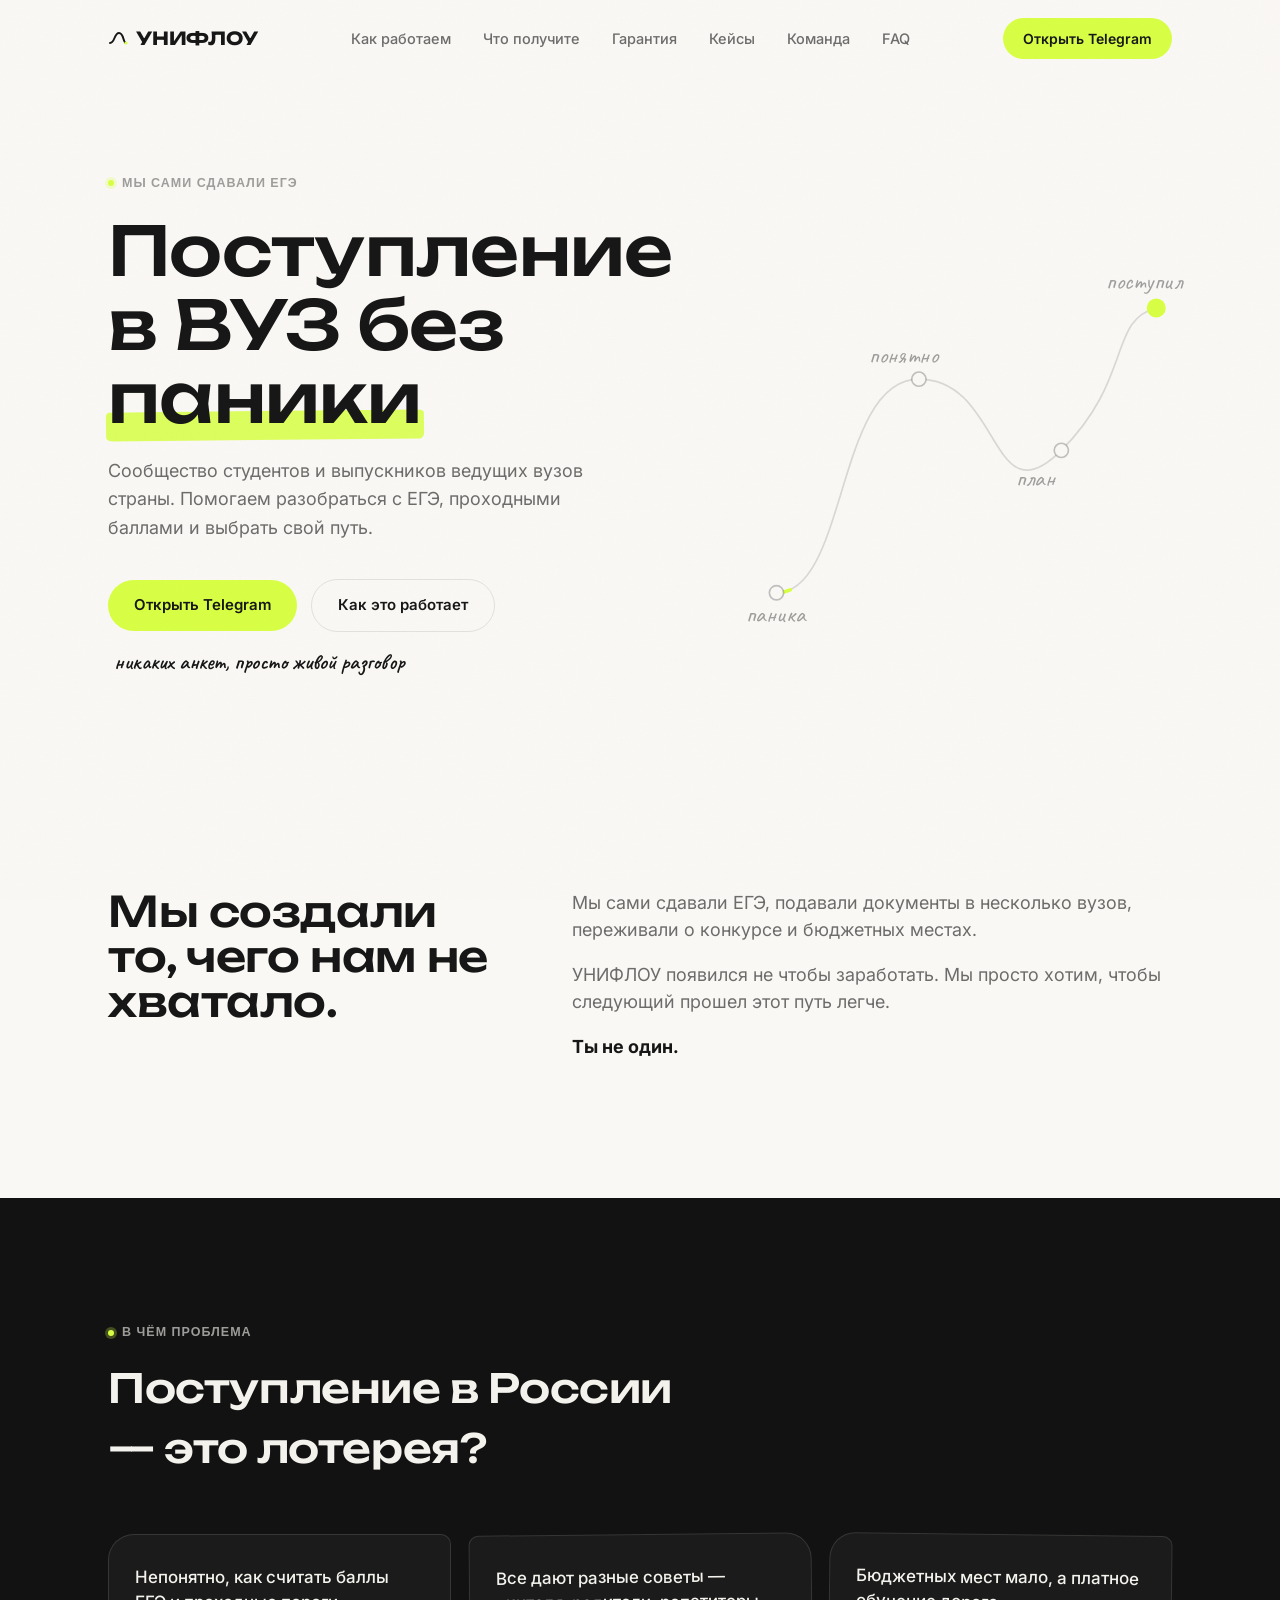
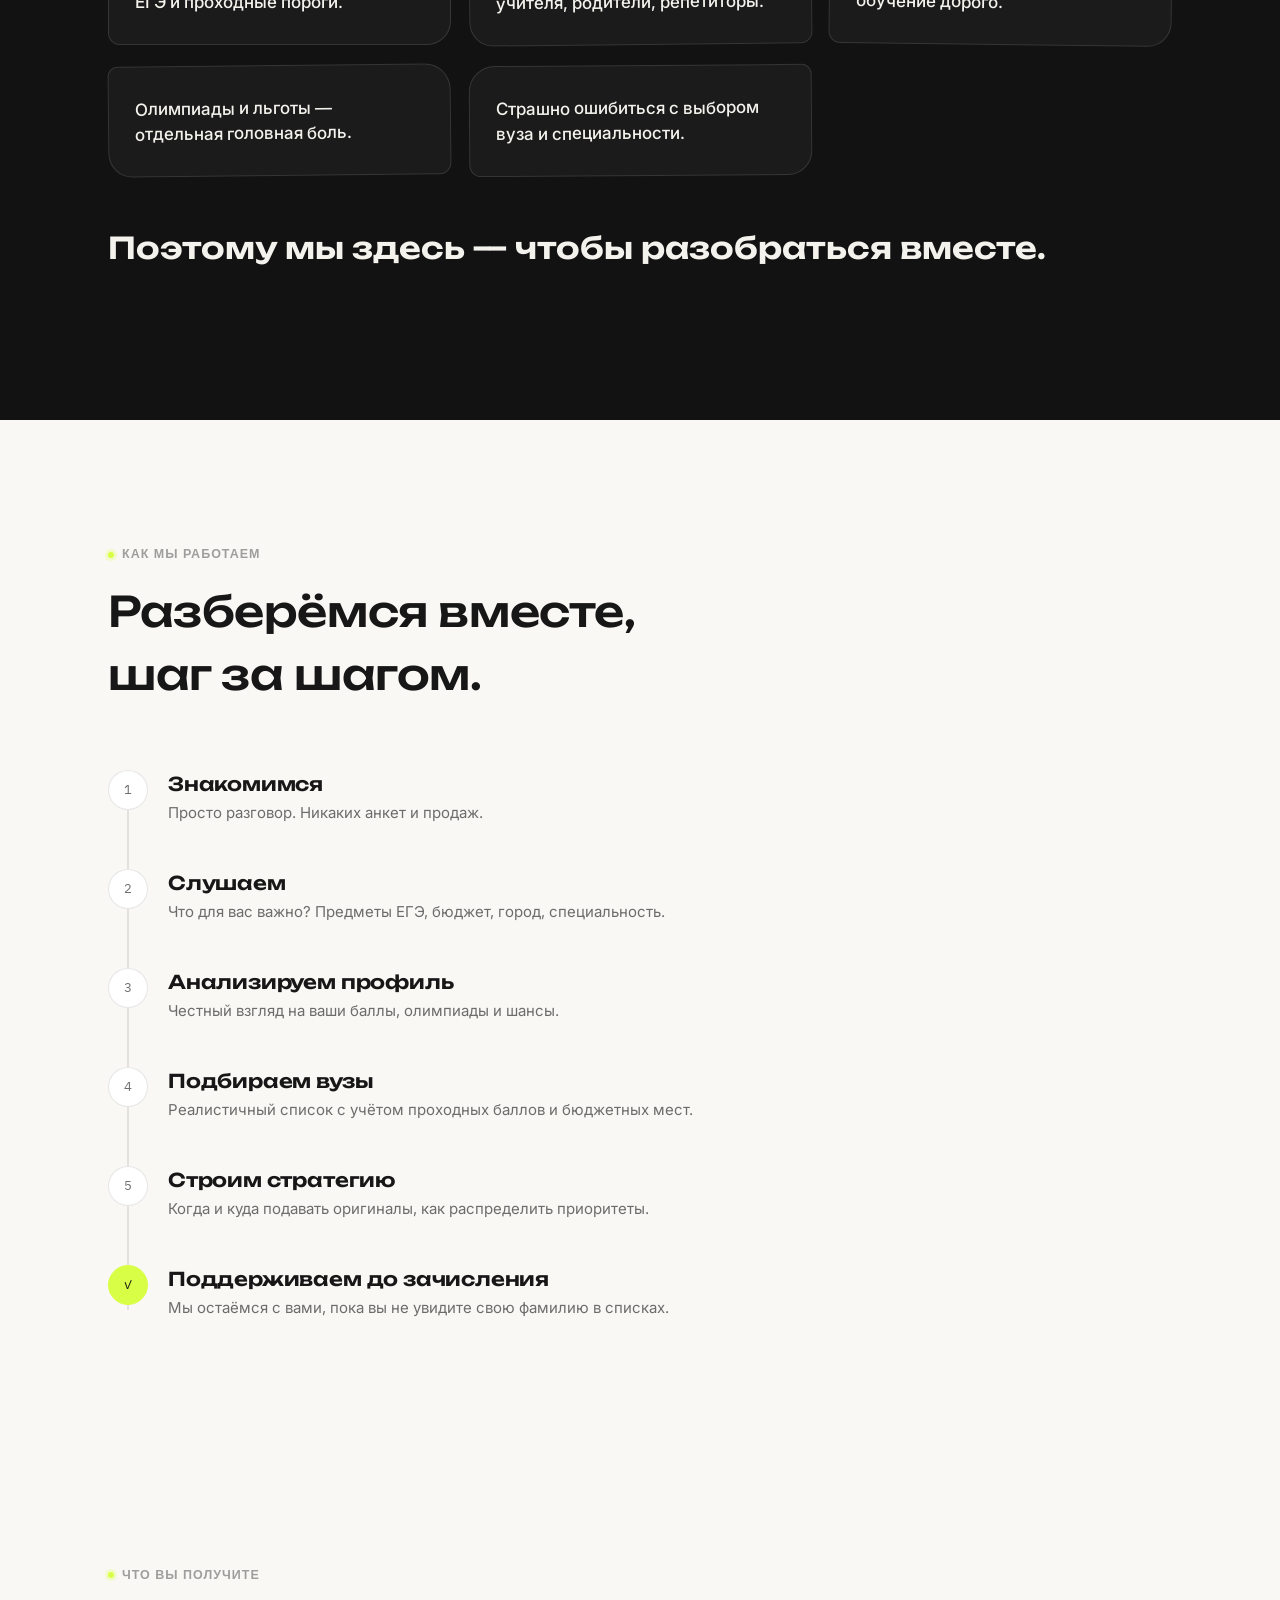
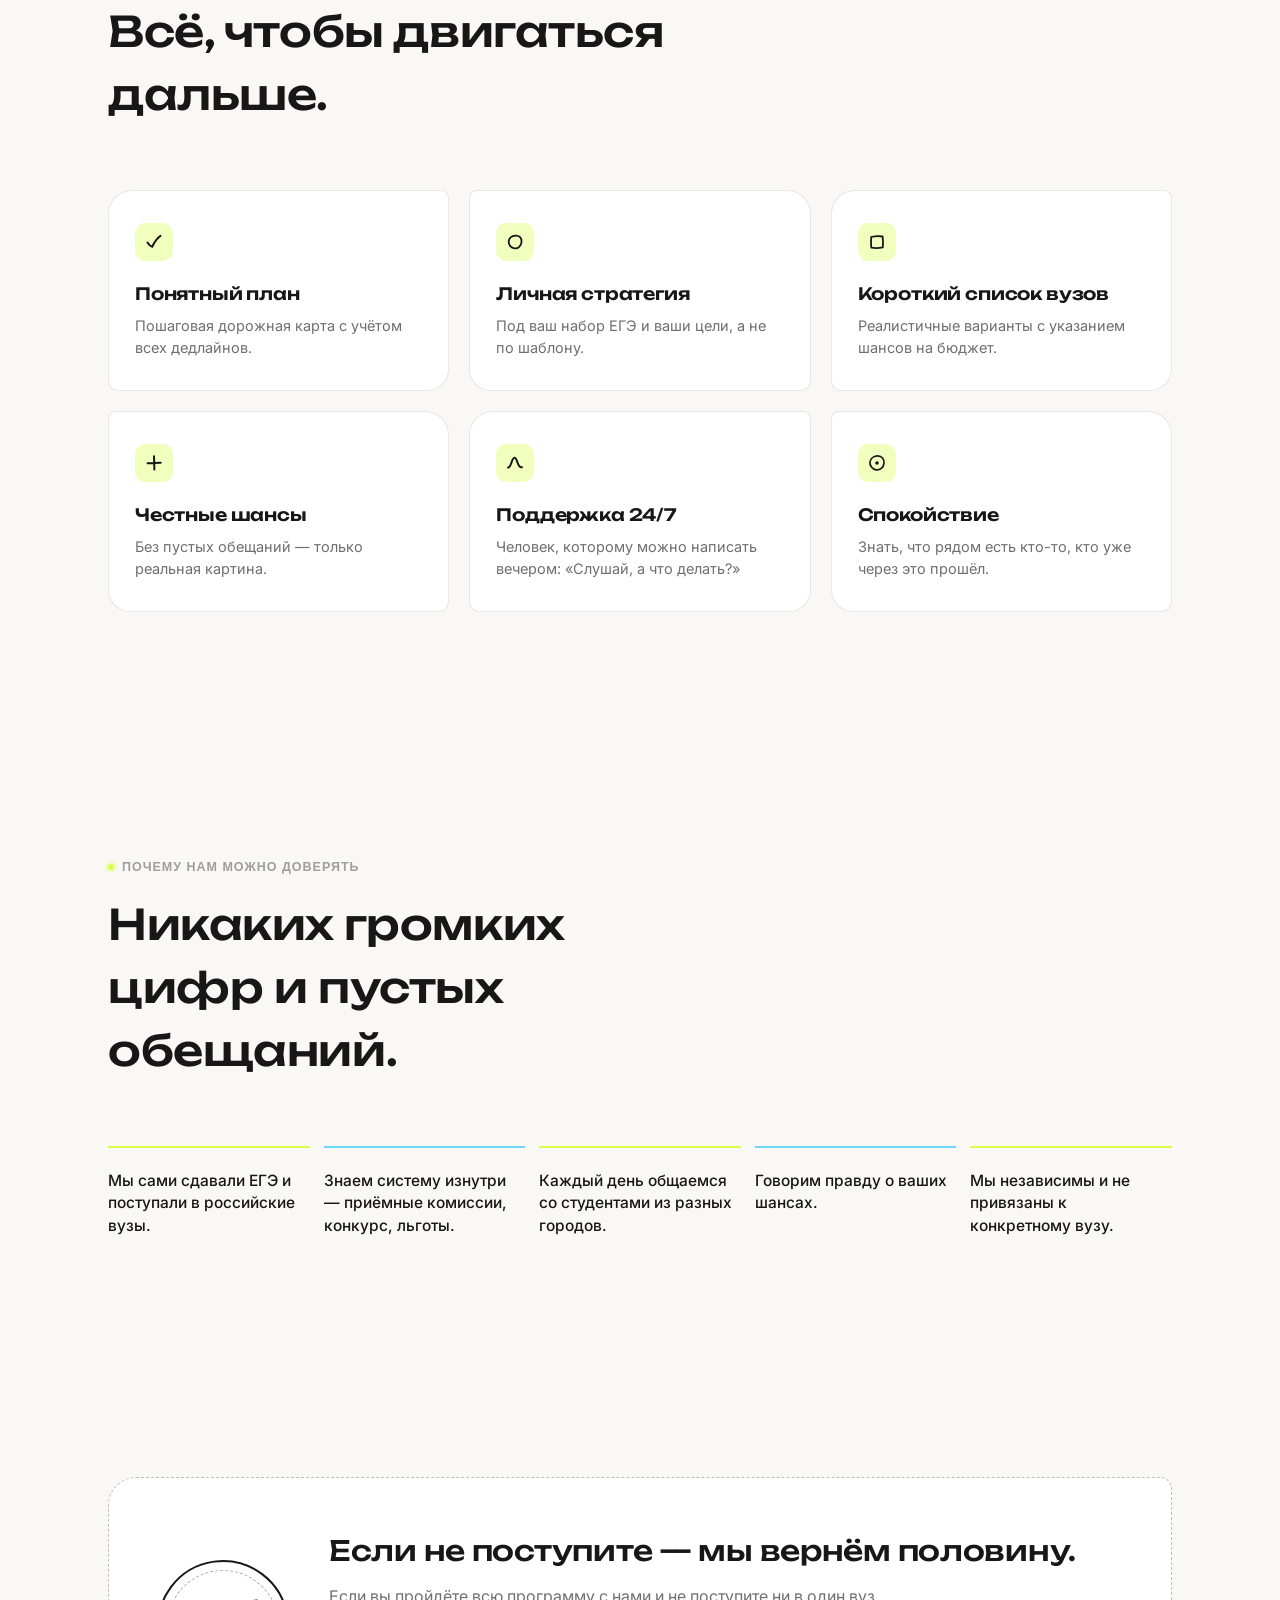
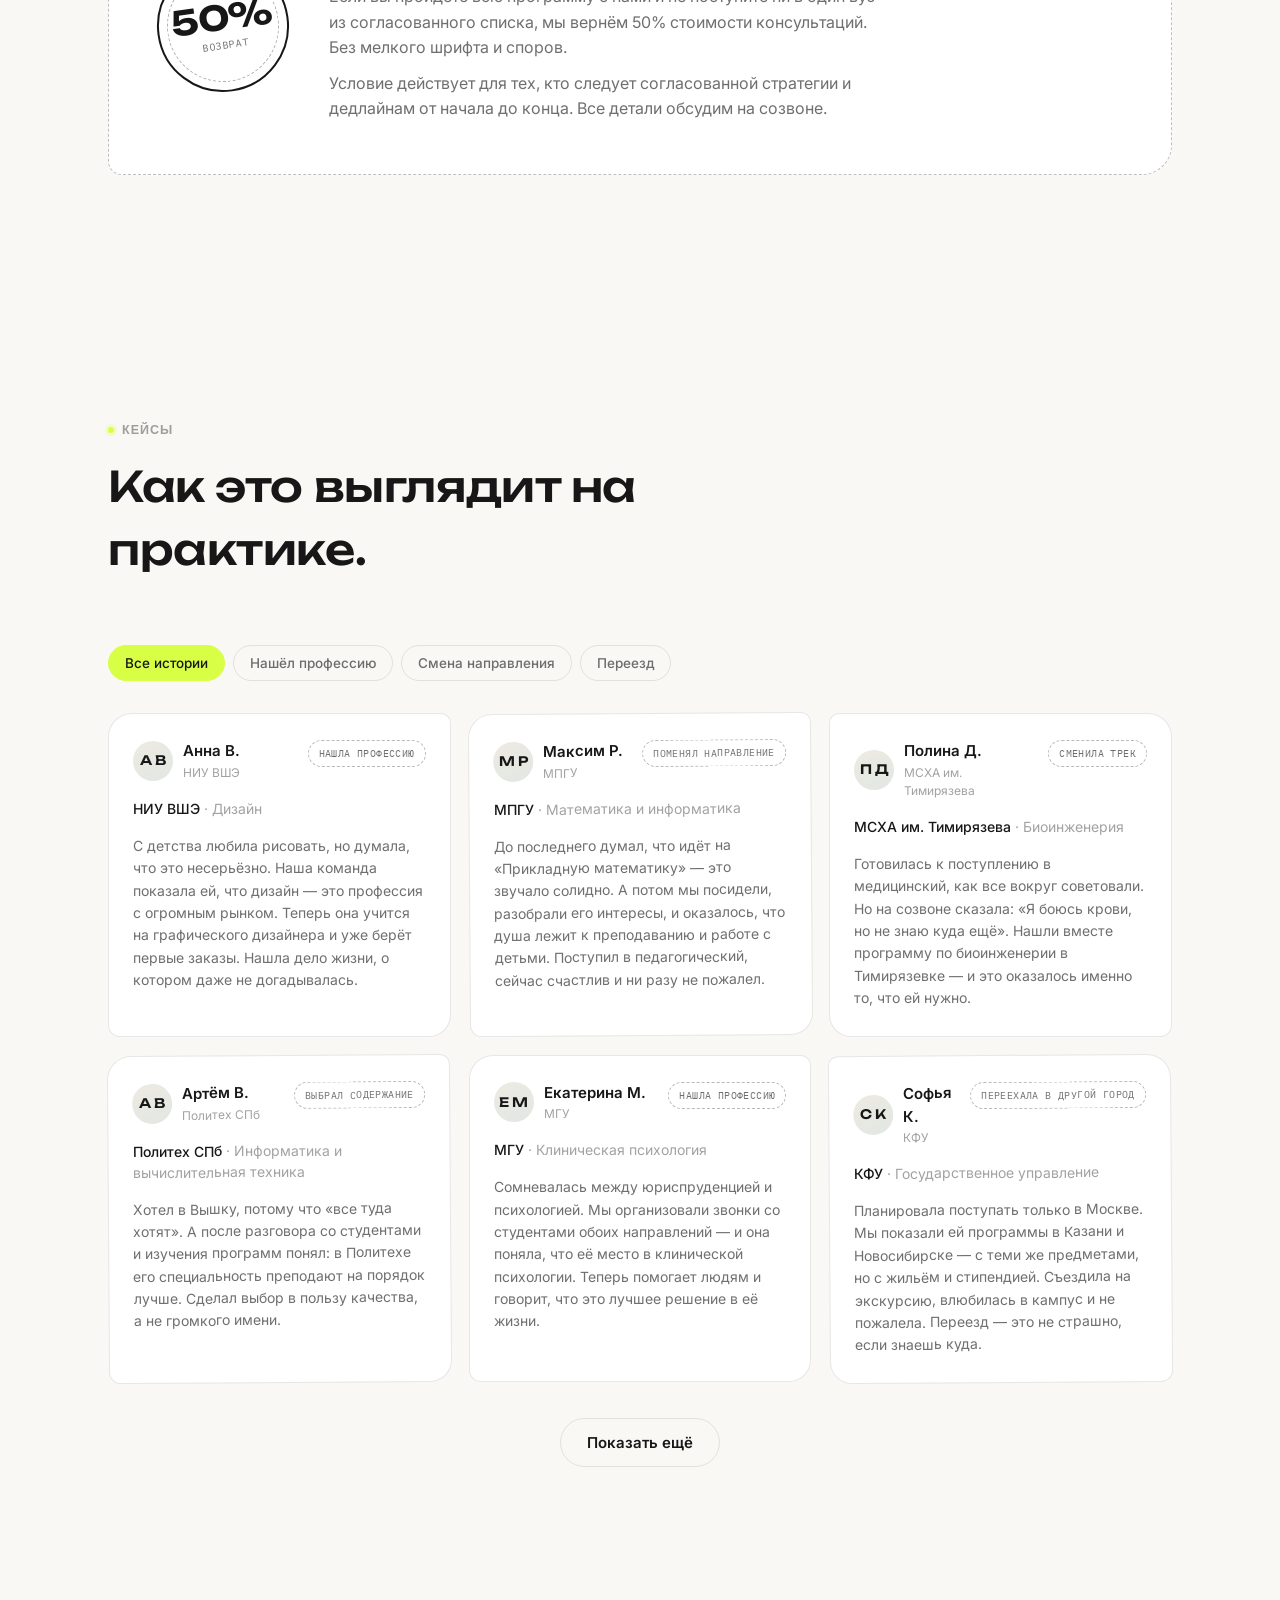
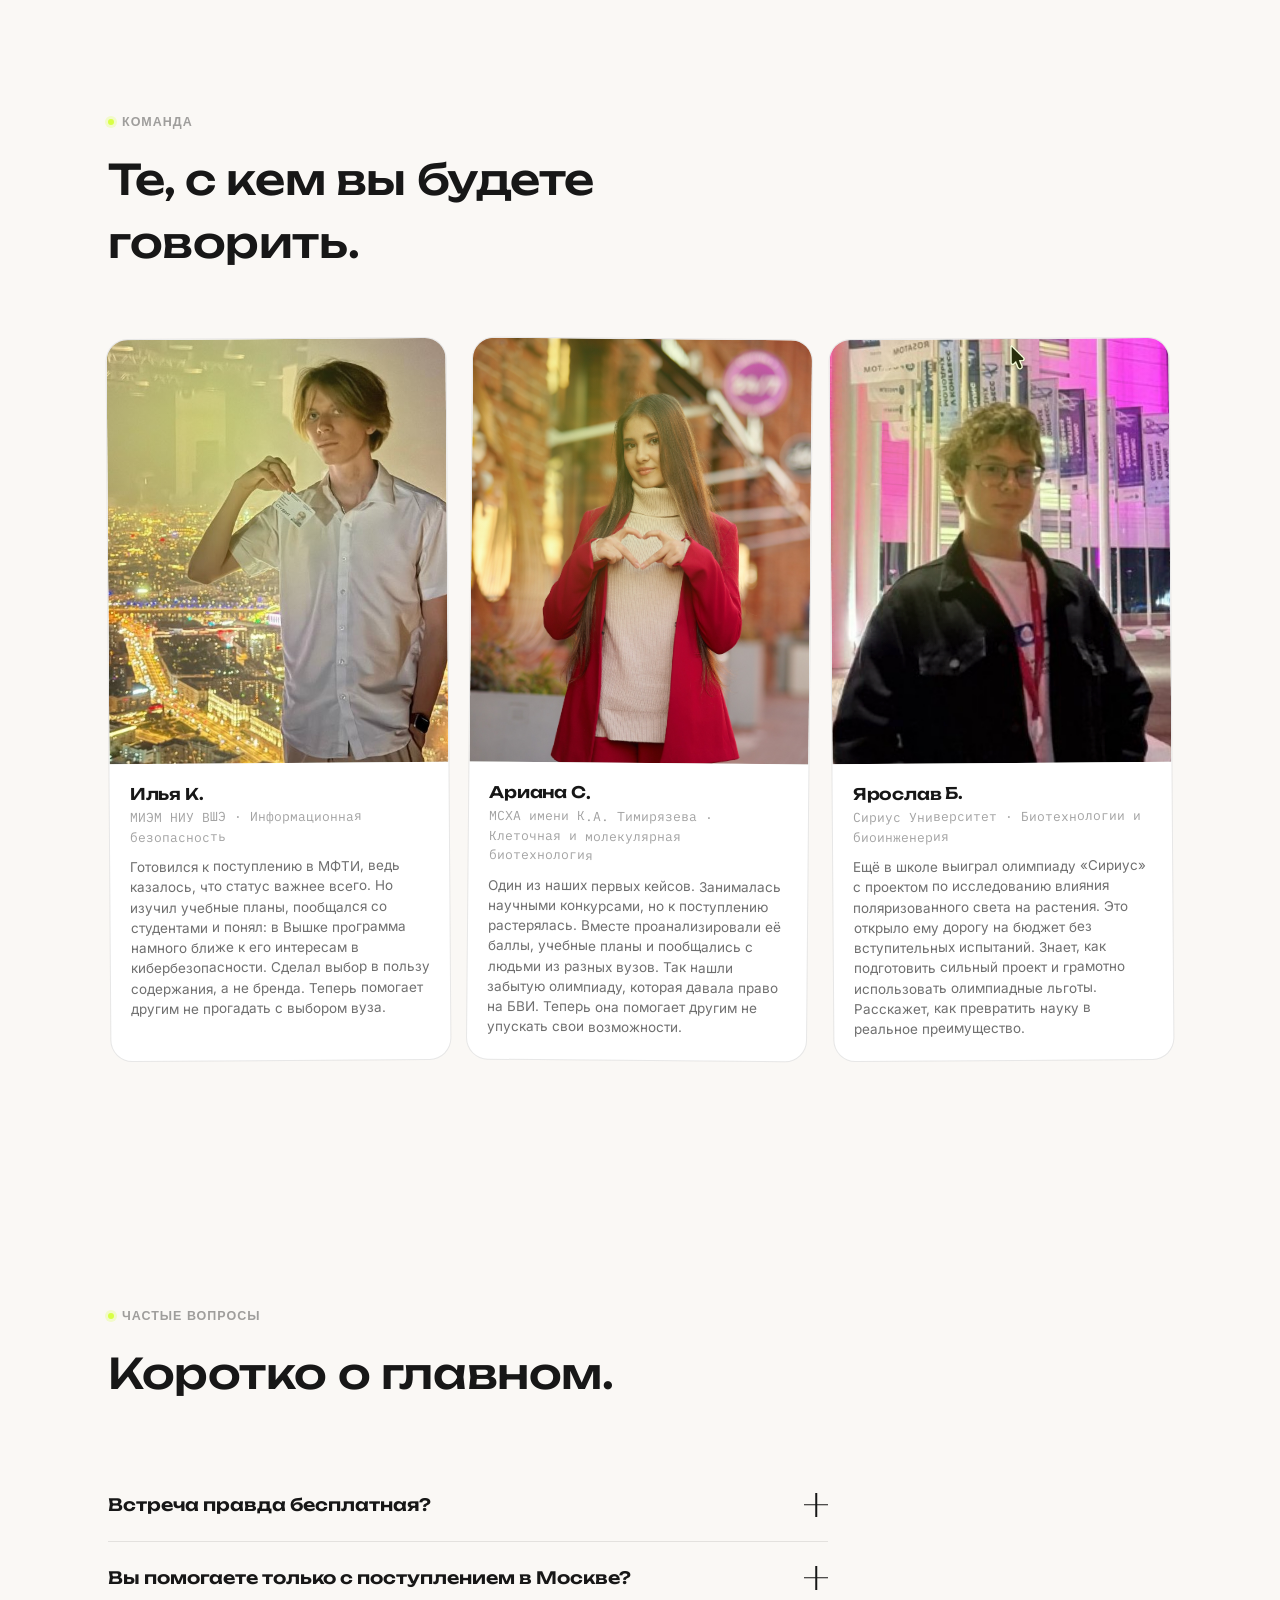
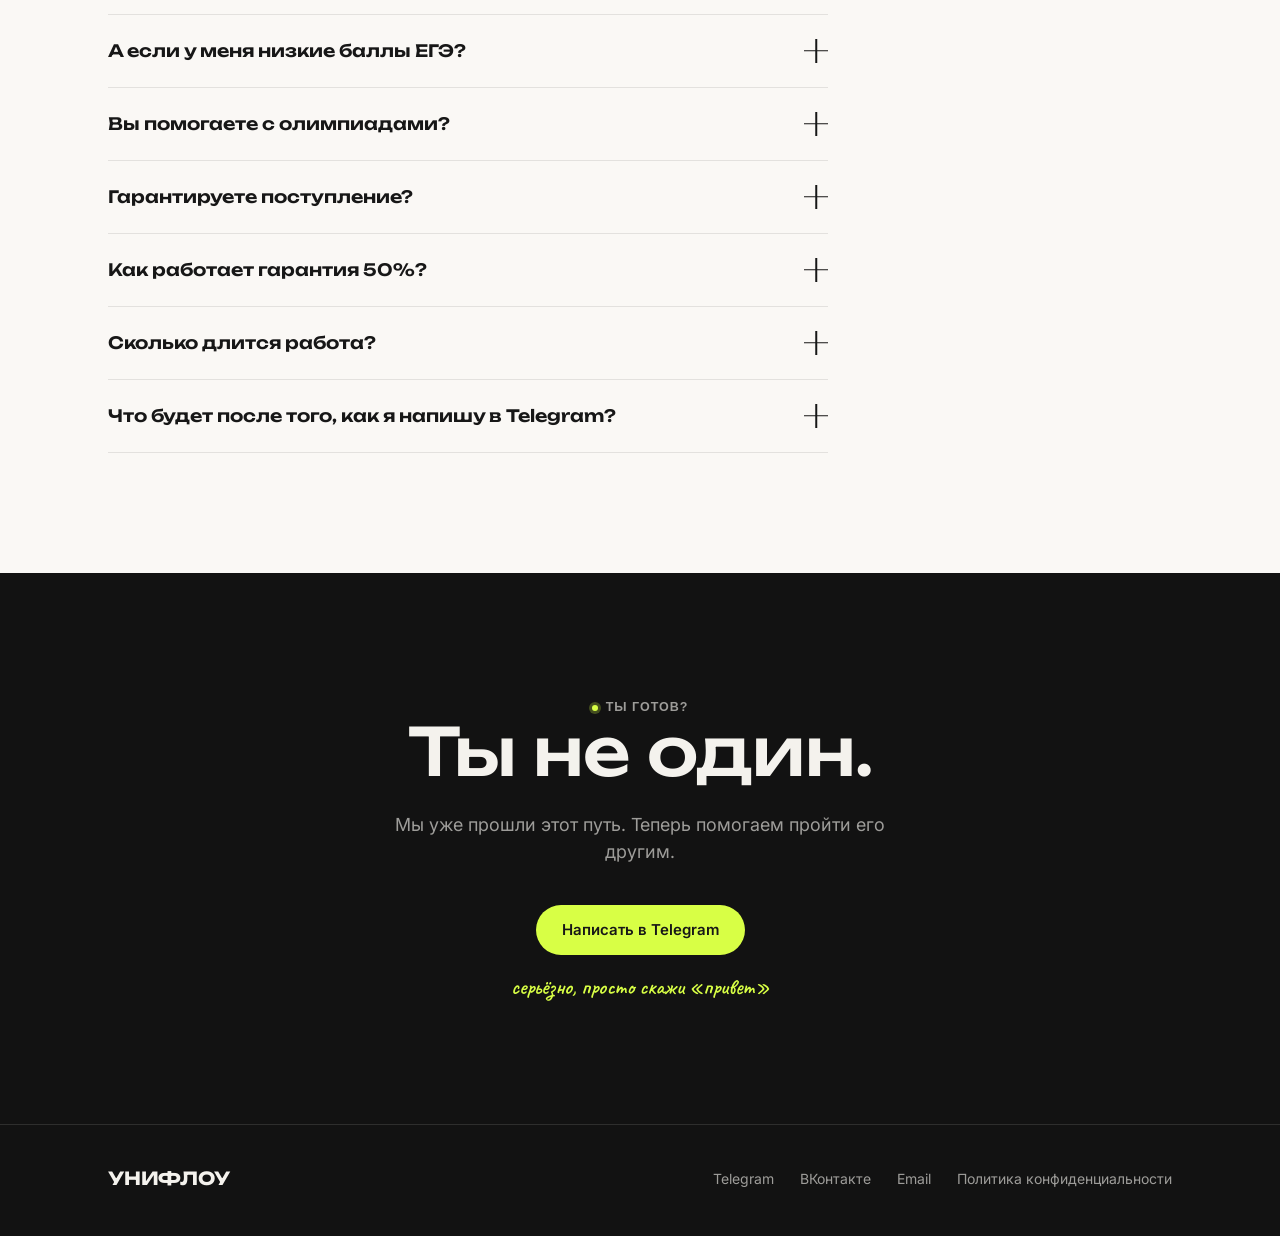
==== index.html @ a5652377 "first version" ====
<!doctype html>
<html lang="ru">
  <head>
    <meta charset="UTF-8" />
    <meta name="viewport" content="width=device-width, initial-scale=1.0" />
    <title>УНИФЛОУ — Поступление в РФ без паники</title>
    <meta
      name="description"
      content="Сообщество студентов и выпускников российских вузов, помогаем разобраться с ЕГЭ, выбором вуза и поступлением. Ты не один."
    />

    <meta property="og:title" content="УНИФЛОУ — Поступление в РФ без паники" />
    <meta
      property="og:description"
      content="Сообщество студентов и выпускников российских вузов, помогаем разобраться с ЕГЭ, выбором вуза и поступлением. Ты не один."
    />
    <meta property="og:type" content="website" />

    <link rel="preconnect" href="https://fonts.googleapis.com" />
    <link rel="preconnect" href="https://fonts.gstatic.com" crossorigin />
    <link
      href="https://fonts.googleapis.com/css2?family=Unbounded:wght@500;600;700&family=Inter:wght@400;500;600&family=IBM+Plex+Mono:wght@500&family=Caveat:wght@600;700&display=swap"
      rel="stylesheet"
    />

    <link rel="stylesheet" href="styles.css" />
  </head>
  <body>
    <header id="header">
      <div class="nav">
        <a href="#top" class="logo">
          <span class="logo-mark">
            <svg viewBox="0 0 20 20" width="20" height="20">
              <path
                d="M2 14 C 7 14, 6 4, 11 4 S 15 14, 18 14"
                fill="none"
                stroke="#171717"
                stroke-width="2"
                stroke-linecap="round"
              />
              <circle cx="18" cy="14" r="1.6" fill="#D8FF45" />
            </svg>
          </span>
          УНИФЛОУ
        </a>
        <nav class="nav-links">
          <a href="#how">Как работаем</a>
          <a href="#get">Что получите</a>
          <a href="#guarantee">Гарантия</a>
          <a href="#cases">Кейсы</a>
          <a href="#team">Команда</a>
          <a href="#faq">FAQ</a>
        </nav>
        <div class="nav-cta">
          <a
            href="#"
            target="_blank"
            rel="noopener noreferrer"
            class="btn btn-primary"
          >
            Открыть Telegram
          </a>
        </div>
      </div>
    </header>

    <main id="top">
      <!-- ГЕРОЙ -->
      <section class="hero">
        <div class="wrap hero-grid">
          <div>
            <div class="eyebrow hero-eyebrow reveal">Мы сами сдавали ЕГЭ</div>
            <h1 class="reveal">
              Поступление в ВУЗ без <span class="mark">паники</span>
            </h1>
            <p class="hero-sub reveal">
              Сообщество студентов и выпускников ведущих вузов страны. Помогаем
              разобраться с ЕГЭ, проходными баллами и выбрать свой путь.
            </p>
            <div class="hero-ctas reveal">
              <a
                href="#"
                target="_blank"
                rel="noopener noreferrer"
                class="btn btn-primary"
                >Открыть Telegram</a
              >
              <a href="#how" class="btn btn-ghost">Как это работает</a>
            </div>
            <div class="note hero-note reveal">
              никаких анкет, просто живой разговор
            </div>
          </div>
          <div class="flow-visual reveal">
            <svg viewBox="0 0 400 400" aria-hidden="true">
              <path
                class="flow-path"
                d="M40 320 C 100 320, 90 140, 160 140 S 220 260, 280 200 S 320 90, 360 80"
              />
              <path
                class="flow-path-active"
                d="M40 320 C 100 320, 90 140, 160 140 S 220 260, 280 200 S 320 90, 360 80"
              />
              <circle class="flow-node" cx="40" cy="320" r="6" />
              <circle class="flow-node" cx="160" cy="140" r="6" />
              <circle class="flow-node" cx="280" cy="200" r="6" />
              <circle
                class="flow-node flow-node-final"
                cx="360"
                cy="80"
                r="8"
              />
              <text class="flow-label" x="14" y="345">паника</text>
              <text class="flow-label" x="118" y="126">понятно</text>
              <text class="flow-label" x="242" y="230">план</text>
              <text class="flow-label" x="318" y="64">поступил</text>
            </svg>
          </div>
        </div>
      </section>

      <!-- ЗАЧЕМ МЫ ЕСТЬ -->
      <section id="why">
        <div class="wrap why">
          <h2 class="reveal">Мы создали то, чего нам не хватало.</h2>
          <div class="why-story reveal">
            <p>
              Мы сами сдавали ЕГЭ, подавали документы в несколько вузов,
              переживали о конкурсе и бюджетных местах.
            </p>
            <p>
              УНИФЛОУ появился не чтобы заработать. Мы просто хотим, чтобы
              следующий прошел этот путь легче.
            </p>
            <p><strong>Ты не один.</strong></p>
          </div>
        </div>
      </section>

      <!-- ПРОБЛЕМА -->
      <section class="section--dark">
        <div class="wrap">
          <div class="problem-head">
            <div class="eyebrow reveal">В чём проблема</div>
            <h2 class="reveal">Поступление в России — это лотерея?</h2>
          </div>
          <div class="problem-grid">
            <div class="problem-card reveal">
              Непонятно, как считать баллы ЕГЭ и проходные пороги.
            </div>
            <div class="problem-card reveal">
              Все дают разные советы — учителя, родители, репетиторы.
            </div>
            <div class="problem-card reveal">
              Бюджетных мест мало, а платное обучение дорого.
            </div>
            <div class="problem-card reveal">
              Олимпиады и льготы — отдельная головная боль.
            </div>
            <div class="problem-card reveal">
              Страшно ошибиться с выбором вуза и специальности.
            </div>
          </div>
          <p class="problem-outro reveal">
            Поэтому мы здесь — чтобы разобраться вместе.
          </p>
        </div>
      </section>

      <!-- КАК МЫ РАБОТАЕМ -->
      <section id="how">
        <div class="wrap">
          <div class="head-block">
            <div class="eyebrow reveal">Как мы работаем</div>
            <h2 class="reveal">Разберёмся вместе, шаг за шагом.</h2>
          </div>
          <div class="timeline">
            <div class="tl-step reveal">
              <div class="tl-dot">1</div>
              <h3>Знакомимся</h3>
              <p>Просто разговор. Никаких анкет и продаж.</p>
            </div>
            <div class="tl-step reveal">
              <div class="tl-dot">2</div>
              <h3>Слушаем</h3>
              <p>
                Что для вас важно? Предметы ЕГЭ, бюджет, город, специальность.
              </p>
            </div>
            <div class="tl-step reveal">
              <div class="tl-dot">3</div>
              <h3>Анализируем профиль</h3>
              <p>Честный взгляд на ваши баллы, олимпиады и шансы.</p>
            </div>
            <div class="tl-step reveal">
              <div class="tl-dot">4</div>
              <h3>Подбираем вузы</h3>
              <p>
                Реалистичный список с учётом проходных баллов и бюджетных мест.
              </p>
            </div>
            <div class="tl-step reveal">
              <div class="tl-dot">5</div>
              <h3>Строим стратегию</h3>
              <p>
                Когда и куда подавать оригиналы, как распределить приоритеты.
              </p>
            </div>
            <div class="tl-step is-final reveal">
              <div class="tl-dot">✓</div>
              <h3>Поддерживаем до зачисления</h3>
              <p>
                Мы остаёмся с вами, пока вы не увидите свою фамилию в списках.
              </p>
            </div>
          </div>
        </div>
      </section>

      <!-- ЧТО ВЫ ПОЛУЧАЕТЕ -->
      <section id="get">
        <div class="wrap">
          <div class="head-block">
            <div class="eyebrow reveal">Что вы получите</div>
            <h2 class="reveal">Всё, чтобы двигаться дальше.</h2>
          </div>
          <div class="cards-grid">
            <div class="get-card reveal">
              <div class="get-icon">
                <svg width="18" height="18" viewBox="0 0 18 18">
                  <path
                    d="M2.5 9.5 C 4 12, 6 13.5, 7.2 13.8 C 9 10, 12 5, 15.5 2.8"
                    stroke="#171717"
                    stroke-width="2"
                    fill="none"
                    stroke-linecap="round"
                    stroke-linejoin="round"
                  />
                </svg>
              </div>
              <h3>Понятный план</h3>
              <p>Пошаговая дорожная карта с учётом всех дедлайнов.</p>
            </div>
            <div class="get-card reveal">
              <div class="get-icon">
                <svg width="18" height="18" viewBox="0 0 18 18">
                  <path
                    d="M9.3 2.6 C 13.5 2.2, 15.8 5, 15.5 9 C 15.2 13, 12 15.7, 8.7 15.4 C 5 15, 2.4 12, 2.7 8.5 C 3 5.3, 5.8 3, 9.3 2.6 Z"
                    stroke="#171717"
                    stroke-width="1.8"
                    fill="none"
                  />
                </svg>
              </div>
              <h3>Личная стратегия</h3>
              <p>Под ваш набор ЕГЭ и ваши цели, а не по шаблону.</p>
            </div>
            <div class="get-card reveal">
              <div class="get-icon">
                <svg width="18" height="18" viewBox="0 0 18 18">
                  <path
                    d="M3.2 4 C 3 8, 2.8 12, 3.4 14.6 C 6.5 15.2, 11.8 15, 14.8 14.3 C 15.2 10.5, 15 6.4, 14.6 3.5 C 11 2.9, 6.5 3.2, 3.2 4 Z"
                    stroke="#171717"
                    stroke-width="1.8"
                    fill="none"
                  />
                </svg>
              </div>
              <h3>Короткий список вузов</h3>
              <p>Реалистичные варианты с указанием шансов на бюджет.</p>
            </div>
            <div class="get-card reveal">
              <div class="get-icon">
                <svg width="18" height="18" viewBox="0 0 18 18">
                  <path
                    d="M9 2.3 L9.4 15.6 M2.6 9.2 L15.7 8.7"
                    stroke="#171717"
                    stroke-width="2"
                    stroke-linecap="round"
                  />
                </svg>
              </div>
              <h3>Честные шансы</h3>
              <p>Без пустых обещаний — только реальная картина.</p>
            </div>
            <div class="get-card reveal">
              <div class="get-icon">
                <svg width="18" height="18" viewBox="0 0 18 18">
                  <path
                    d="M2 13.5 C 5 14.5, 5.5 4, 8.5 3.8 S 11.5 14.7, 16 13.2"
                    stroke="#171717"
                    stroke-width="2"
                    fill="none"
                    stroke-linecap="round"
                  />
                </svg>
              </div>
              <h3>Поддержка 24/7</h3>
              <p>
                Человек, которому можно написать вечером: «Слушай, а что
                делать?»
              </p>
            </div>
            <div class="get-card reveal">
              <div class="get-icon">
                <svg width="18" height="18" viewBox="0 0 18 18">
                  <path
                    d="M9.2 1.8 C 14 1.5, 16.4 5.4, 16 9.3 C 15.6 13.6, 11.7 16.3, 8.4 15.9 C 4.2 15.4, 1.5 11.3, 2 8 C 2.4 4.8, 5.4 2.1, 9.2 1.8 Z"
                    stroke="#171717"
                    stroke-width="1.7"
                    fill="none"
                  />
                  <circle cx="9" cy="9" r="1.8" fill="#171717" />
                </svg>
              </div>
              <h3>Спокойствие</h3>
              <p>Знать, что рядом есть кто-то, кто уже через это прошёл.</p>
            </div>
          </div>
        </div>
      </section>

      <!-- ПОЧЕМУ МОЖНО ДОВЕРЯТЬ -->
      <section>
        <div class="wrap">
          <div class="head-block">
            <div class="eyebrow reveal">Почему нам можно доверять</div>
            <h2 class="reveal">Никаких громких цифр и пустых обещаний.</h2>
          </div>
          <div class="trust-grid">
            <div class="trust-card reveal">
              Мы сами сдавали ЕГЭ и поступали в российские вузы.
            </div>
            <div class="trust-card reveal">
              Знаем систему изнутри — приёмные комиссии, конкурс, льготы.
            </div>
            <div class="trust-card reveal">
              Каждый день общаемся со студентами из разных городов.
            </div>
            <div class="trust-card reveal">Говорим правду о ваших шансах.</div>
            <div class="trust-card reveal">
              Мы независимы и не привязаны к конкретному вузу.
            </div>
          </div>
        </div>
      </section>

      <!-- ГАРАНТИЯ 50% -->
      <section id="guarantee">
        <div class="wrap">
          <div class="guarantee reveal">
            <div class="guarantee-stamp">
              <span class="num">50%</span>
              <span class="lbl">возврат</span>
            </div>
            <div class="guarantee-body">
              <h3>Если не поступите — мы вернём половину.</h3>
              <p>
                Если вы пройдёте всю программу с нами и не поступите ни в один
                вуз из согласованного списка, мы вернём 50% стоимости
                консультаций. Без мелкого шрифта и споров.
              </p>
              <p class="guarantee-fine">
                Условие действует для тех, кто следует согласованной стратегии и
                дедлайнам от начала до конца. Все детали обсудим на созвоне.
              </p>
            </div>
          </div>
        </div>
      </section>

      <!-- КЕЙСЫ (генерируется JS) -->
      <section id="cases">
        <div class="wrap">
          <div class="head-block">
            <div class="eyebrow reveal">Кейсы</div>
            <h2 class="reveal">Как это выглядит на практике.</h2>
          </div>
          <div
            class="case-filters reveal"
            id="caseFilters"
            role="tablist"
            aria-label="Фильтр кейсов"
          >
            <!-- кнопки вставятся из JS -->
          </div>
          <div class="cases-grid" id="casesGrid">
            <!-- карточки вставятся из JS -->
          </div>
          <div class="cases-more-wrap">
            <button class="btn btn-ghost" id="casesMoreBtn" type="button">
              Показать ещё
            </button>
          </div>
        </div>
      </section>

      <!-- КОМАНДА (генерируется JS) -->
      <section id="team">
        <div class="wrap">
          <div class="head-block">
            <div class="eyebrow reveal">Команда</div>
            <h2 class="reveal">Те, с кем вы будете говорить.</h2>
          </div>
          <div class="team-grid" id="teamGrid">
            <!-- карточки вставятся из JS -->
          </div>
        </div>
      </section>

      <!-- FAQ -->
      <section id="faq">
        <div class="wrap">
          <div class="head-block">
            <div class="eyebrow reveal">Частые вопросы</div>
            <h2 class="reveal">Коротко о главном.</h2>
          </div>
          <div class="faq-wrap">
            <div class="faq-item reveal">
              <button class="faq-q" aria-expanded="false">
                Встреча правда бесплатная? <span class="faq-icon"></span>
              </button>
              <div class="faq-a">
                <p>
                  Да, первый разговор ни к чему не обязывает. Мы просто
                  знакомимся и смотрим, можем ли помочь.
                </p>
              </div>
            </div>
            <div class="faq-item reveal">
              <button class="faq-q" aria-expanded="false">
                Вы помогаете только с поступлением в Москве?
                <span class="faq-icon"></span>
              </button>
              <div class="faq-a">
                <p>
                  Нет, мы работаем с вузами по всей России — от Калининграда до
                  Владивостока.
                </p>
              </div>
            </div>
            <div class="faq-item reveal">
              <button class="faq-q" aria-expanded="false">
                А если у меня низкие баллы ЕГЭ? <span class="faq-icon"></span>
              </button>
              <div class="faq-a">
                <p>
                  Мы найдём варианты, где у вас есть реальные шансы, в том числе
                  платное обучение или целевое направление.
                </p>
              </div>
            </div>
            <div class="faq-item reveal">
              <button class="faq-q" aria-expanded="false">
                Вы помогаете с олимпиадами? <span class="faq-icon"></span>
              </button>
              <div class="faq-a">
                <p>
                  Мы можем оценить ваши олимпиадные достижения и подсказать, как
                  их правильно использовать.
                </p>
              </div>
            </div>
            <div class="faq-item reveal">
              <button class="faq-q" aria-expanded="false">
                Гарантируете поступление? <span class="faq-icon"></span>
              </button>
              <div class="faq-a">
                <p>
                  Честно — никто не может. Что мы гарантируем — это реальную
                  стратегию, честную оценку шансов и возврат 50% стоимости, если
                  не получится.
                </p>
              </div>
            </div>
            <div class="faq-item reveal">
              <button class="faq-q" aria-expanded="false">
                Как работает гарантия 50%? <span class="faq-icon"></span>
              </button>
              <div class="faq-a">
                <p>
                  Если вы следуете согласованному плану до конца и всё равно не
                  поступаете ни в один вуз из списка, мы возвращаем половину
                  оплаты — условия обсудим на созвоне.
                </p>
              </div>
            </div>
            <div class="faq-item reveal">
              <button class="faq-q" aria-expanded="false">
                Сколько длится работа? <span class="faq-icon"></span>
              </button>
              <div class="faq-a">
                <p>
                  Всё зависит от ваших дедлайнов, но обычно мы работаем 2–4
                  месяца до начала приёмной кампании.
                </p>
              </div>
            </div>
            <div class="faq-item reveal">
              <button class="faq-q" aria-expanded="false">
                Что будет после того, как я напишу в Telegram?
                <span class="faq-icon"></span>
              </button>
              <div class="faq-a">
                <p>
                  Мы свяжемся, договоримся о созвоне и пройдём все шаги из
                  нашего плана.
                </p>
              </div>
            </div>
          </div>
        </div>
      </section>

      <!-- ФИНАЛЬНЫЙ ПРИЗЫВ -->
      <section id="contact" class="section--dark final-cta">
        <div class="wrap">
          <div class="eyebrow reveal" style="justify-content: center">
            Ты готов?
          </div>
          <h2 class="reveal">Ты не один.</h2>
          <p class="reveal">
            Мы уже прошли этот путь. Теперь помогаем пройти его другим.
          </p>
          <div class="hero-ctas reveal" style="justify-content: center">
            <a
              href="#"
              target="_blank"
              rel="noopener noreferrer"
              class="btn btn-primary"
              >Написать в Telegram</a
            >
          </div>
          <div class="note reveal" style="margin-top: 16px">
            серьёзно, просто скажи «привет»
          </div>
        </div>
      </section>
    </main>

    <footer>
      <div class="wrap footer-row">
        <a href="#top" class="logo">УНИФЛОУ</a>
        <div class="footer-links">
          <a href="#" target="_blank" rel="noopener">Telegram</a>
          <a href="#" target="_blank" rel="noopener">ВКонтакте</a>
          <a href="mailto:hello@uniflow.example">Email</a>
          <a href="#">Политика конфиденциальности</a>
        </div>
      </div>
    </footer>

    <script src="script.js"></script>
  </body>
</html>
---- styles.css ----
/* ==========================================
   НАСТРОЙКИ (все переменные)
   ========================================== */
:root {
  /* Цвета */
  --bg: #faf8f5;
  --bg-card: #ffffff;
  --ink: #171717;
  --ink-soft: rgba(23, 23, 23, 0.62);
  --ink-faint: rgba(23, 23, 23, 0.4);
  --accent: #d8ff45;
  --accent-ink: #171717;
  --accent2: #6ed9ff;
  --dark: #121212;
  --dark-card: #1b1b1b;
  --dark-ink: #f4f2ed;
  --dark-ink-soft: rgba(244, 242, 237, 0.62);
  --line: rgba(23, 23, 23, 0.1);
  --line-dark: rgba(244, 242, 237, 0.12);

  /* Размеры и радиусы */
  --radius: 22px;
  --radius-sm: 14px;
  --maxw: 1120px;

  /* Анимация */
  --ease: cubic-bezier(0.16, 0.8, 0.24, 1);

  /* === НАСТРОЙКИ ГРАФА === */
  --flow-scale: 3.5;
  --flow-width: 920px;
  --flow-padding-right: 150px;
  --flow-mobile-scale: 2.5;
  --flow-mobile-width: 70%;
}

/* ==========================================
   БАЗОВЫЕ СТИЛИ
   ========================================== */
* {
  box-sizing: border-box;
}
html {
  scroll-behavior: smooth;
}
@media (prefers-reduced-motion: reduce) {
  html {
    scroll-behavior: auto;
  }
  * {
    animation-duration: 0.001ms !important;
    animation-iteration-count: 1 !important;
    transition-duration: 0.001ms !important;
    scroll-behavior: auto !important;
  }
}

body {
  margin: 0;
  background: var(--bg);
  color: var(--ink);
  font-family:
    "Inter",
    -apple-system,
    sans-serif;
  -webkit-font-smoothing: antialiased;
  line-height: 1.5;
  position: relative;
}

body::before {
  content: "";
  position: fixed;
  inset: 0;
  z-index: 2000;
  pointer-events: none;
  opacity: 0.035;
  mix-blend-mode: multiply;
  background-image: url("data:image/svg+xml,%3Csvg xmlns='http://www.w3.org/2000/svg' width='180' height='180'%3E%3Cfilter id='n'%3E%3CfeTurbulence type='fractalNoise' baseFrequency='0.85' numOctaves='2' stitchTiles='stitch'/%3E%3C/filter%3E%3Crect width='100%25' height='100%25' filter='url(%23n)'/%3E%3C/svg%3E");
}

h1,
h2,
h3 {
  font-family: "Unbounded", sans-serif;
  font-weight: 500;
  letter-spacing: -0.01em;
  margin: 0;
}

a {
  color: inherit;
  text-decoration: none;
}

.note {
  font-family: "Caveat", cursive;
  font-size: 22px;
  font-weight: 600;
  color: var(--ink);
  display: inline-block;
  transform: rotate(-3deg);
}
.section--dark .note {
  color: var(--accent);
}

.mark {
  position: relative;
  white-space: nowrap;
}
.mark::after {
  content: "";
  position: absolute;
  left: -2px;
  right: -3px;
  bottom: 1px;
  height: 0.42em;
  background: var(--accent);
  z-index: -1;
  transform: rotate(-0.6deg);
  border-radius: 3px 6px 4px 7px / 5px 3px 6px 4px;
  opacity: 0.85;
}

.eyebrow {
  font-family: "Space Grotesk", sans-serif;
  font-size: 12.5px;
  font-weight: 700;
  letter-spacing: 0.08em;
  text-transform: uppercase;
  color: var(--ink-faint);
  display: inline-flex;
  align-items: center;
  gap: 8px;
}
.eyebrow::before {
  content: "";
  width: 6px;
  height: 6px;
  border-radius: 50%;
  background: var(--accent);
  box-shadow: 0 0 0 3px rgba(216, 255, 69, 0.25);
}
.section--dark .eyebrow {
  color: var(--dark-ink-soft);
}

.wrap {
  max-width: var(--maxw);
  margin: 0 auto;
  padding: 0 28px;
}

section {
  padding: 120px 0;
}
@media (max-width: 720px) {
  section {
    padding: 76px 0;
  }
}

.section--dark {
  background: var(--dark);
  color: var(--dark-ink);
}

/* ==========================================
   КНОПКИ
   ========================================== */
.btn {
  font-family: "Inter", sans-serif;
  font-weight: 600;
  font-size: 15px;
  border-radius: 100px;
  padding: 14px 26px;
  display: inline-flex;
  align-items: center;
  gap: 8px;
  border: none;
  cursor: pointer;
  transition:
    transform 0.35s var(--ease),
    box-shadow 0.35s var(--ease),
    background 0.35s var(--ease);
  white-space: nowrap;
}
.btn-primary {
  background: var(--accent);
  color: var(--accent-ink);
}
.btn-primary:hover {
  transform: translateY(-2px) rotate(-0.5deg);
  box-shadow: 0 10px 30px -12px rgba(216, 255, 69, 0.6);
}
.btn-primary:focus-visible {
  outline: 2px solid var(--ink);
  outline-offset: 3px;
}

.btn-ghost {
  background: transparent;
  color: var(--ink);
  border: 1px solid var(--line);
}
.section--dark .btn-ghost {
  color: var(--dark-ink);
  border-color: var(--line-dark);
}
.btn-ghost:hover {
  background: rgba(23, 23, 23, 0.05);
}
.section--dark .btn-ghost:hover {
  background: rgba(244, 242, 237, 0.07);
}
.btn-ghost:focus-visible,
.btn-primary:focus-visible {
  outline: 2px solid currentColor;
  outline-offset: 3px;
}

/* ==========================================
   АНИМАЦИЯ ПОЯВЛЕНИЯ
   ========================================== */
.reveal {
  opacity: 0;
  transform: translateY(18px);
  transition:
    opacity 0.8s var(--ease),
    transform 0.8s var(--ease);
}
.reveal.is-visible {
  opacity: 1;
  transform: translateY(0);
}

/* ==========================================
   ШАПКА
   ========================================== */
header {
  position: fixed;
  top: 0;
  left: 0;
  right: 0;
  z-index: 100;
  background: rgba(250, 248, 245, 0.78);
  backdrop-filter: blur(14px);
  -webkit-backdrop-filter: blur(14px);
  border-bottom: 1px solid transparent;
  transition: border-color 0.3s var(--ease);
}
header.scrolled {
  border-color: var(--line);
}
.nav {
  max-width: var(--maxw);
  margin: 0 auto;
  padding: 18px 28px;
  display: flex;
  align-items: center;
  justify-content: space-between;
}
.logo {
  font-family: "Unbounded", sans-serif;
  font-weight: 700;
  font-size: 18px;
  letter-spacing: -0.01em;
  display: flex;
  align-items: center;
  gap: 8px;
  color: var(--ink);
}
.logo-mark {
  width: 20px;
  height: 20px;
  position: relative;
}
.nav-links {
  display: flex;
  gap: 32px;
  font-size: 14.5px;
  font-weight: 500;
  color: var(--ink-soft);
}
.nav-links a {
  transition: color 0.2s;
}
.nav-links a:hover {
  color: var(--ink);
}
.nav-cta {
  display: flex;
  align-items: center;
  gap: 18px;
}
.nav .btn {
  padding: 10px 20px;
  font-size: 14px;
}
@media (max-width: 780px) {
  .nav-links {
    display: none;
  }
}

/* ==========================================
   ГЕРОЙ
   ========================================== */
.hero {
  padding-top: 168px;
  padding-bottom: 90px;
  position: relative;
  overflow: hidden;
}
.hero-grid {
  display: grid;
  grid-template-columns: 1.05fr 0.95fr;
  gap: 56px;
  align-items: center;
}
@media (max-width: 940px) {
  .hero-grid {
    grid-template-columns: 1fr;
  }
}

.hero h1 {
  font-size: clamp(40px, 5.4vw, 68px);
  line-height: 1.08;
}
.hero-sub {
  margin-top: 22px;
  font-size: 18px;
  color: var(--ink-soft);
  max-width: 46ch;
  line-height: 1.6;
}
.hero-eyebrow {
  margin-bottom: 22px;
}
.hero-ctas {
  display: flex;
  gap: 14px;
  margin-top: 36px;
  flex-wrap: wrap;
  align-items: center;
}
.hero-note {
  margin-top: 14px;
  margin-left: 6px;
}

/* ==========================================
   ГРАФ (SVG)
   ========================================== */
.flow-visual {
  position: relative;
  aspect-ratio: 1/1;
  max-width: 460px;
  margin: 0 auto;
}
.flow-visual svg {
  width: 100%;
  height: 100%;
  display: block;
}
.flow-path {
  fill: none;
  stroke: var(--ink);
  stroke-opacity: 0.14;
  stroke-width: 1.4;
}
.flow-path-active {
  fill: none;
  stroke: var(--accent);
  stroke-width: 3;
  stroke-linecap: round;
  stroke-dasharray: 12 720;
  animation: flow-draw 7s var(--ease) infinite;
}
@keyframes flow-draw {
  0% {
    stroke-dashoffset: 720;
    opacity: 0;
  }
  6% {
    opacity: 1;
  }
  55% {
    stroke-dashoffset: 0;
    opacity: 1;
  }
  75% {
    opacity: 0;
  }
  100% {
    stroke-dashoffset: -60;
    opacity: 0;
  }
}
.flow-node {
  fill: var(--bg);
  stroke: var(--ink);
  stroke-opacity: 0.25;
  stroke-width: 1.4;
}
.flow-node-final {
  fill: var(--accent);
  stroke: none;
}
.flow-label {
  font-family: "Caveat", cursive;
  font-size: 20px;
  fill: var(--ink-faint);
  letter-spacing: 0.02em;
}

/* ==========================================
   ЗАЧЕМ МЫ ЕСТЬ
   ========================================== */
.why {
  display: grid;
  grid-template-columns: 0.8fr 1.2fr;
  gap: 64px;
}
@media (max-width: 860px) {
  .why {
    grid-template-columns: 1fr;
    gap: 32px;
  }
}
.why h2 {
  font-size: clamp(30px, 3.6vw, 42px);
  line-height: 1.08;
}
.why-story p {
  font-size: 18px;
  color: var(--ink-soft);
  max-width: 60ch;
  margin: 0 0 18px 0;
}
.why-story p:last-child {
  color: var(--ink);
  font-weight: 500;
}

/* ==========================================
   ПРОБЛЕМА
   ========================================== */
.problem-head {
  max-width: 620px;
  margin-bottom: 56px;
}
.problem-head h2 {
  font-size: clamp(28px, 3.4vw, 40px);
  margin-top: 16px;
}
.problem-grid {
  display: grid;
  grid-template-columns: repeat(3, 1fr);
  gap: 20px 18px;
}
@media (max-width: 860px) {
  .problem-grid {
    grid-template-columns: 1fr 1fr;
  }
}
@media (max-width: 560px) {
  .problem-grid {
    grid-template-columns: 1fr;
  }
}
.problem-card {
  background: var(--dark-card);
  border: 1px solid var(--line-dark);
  border-radius: 26px 10px 24px 12px;
  padding: 30px 26px;
  font-size: 17px;
  font-weight: 500;
  line-height: 1.45;
  transition: transform 0.3s var(--ease);
}
.problem-card:nth-child(2n) {
  border-radius: 10px 26px 12px 24px;
  transform: rotate(-0.6deg);
}
.problem-card:nth-child(3n) {
  transform: rotate(0.7deg);
}
.problem-card:nth-child(5n) {
  transform: rotate(-0.4deg);
}
.problem-card:hover {
  transform: rotate(0deg) translateY(-3px);
}
.problem-outro {
  margin-top: 48px;
  font-family: "Unbounded", sans-serif;
  font-size: clamp(22px, 2.6vw, 30px);
  font-weight: 600;
}

/* ==========================================
   КАК МЫ РАБОТАЕМ
   ========================================== */
.head-block {
  max-width: 560px;
  margin-bottom: 64px;
}
.head-block h2 {
  font-size: clamp(30px, 3.6vw, 42px);
  margin-top: 16px;
}

.timeline {
  position: relative;
  max-width: 640px;
}
.timeline::before {
  content: "";
  position: absolute;
  left: 19px;
  top: 10px;
  bottom: 10px;
  width: 2px;
  background: linear-gradient(var(--line), var(--line));
  background-size: 2px 10px;
  background-repeat: repeat-y;
}
.tl-step {
  position: relative;
  padding: 0 0 44px 60px;
}
.tl-step:last-child {
  padding-bottom: 0;
}
.tl-dot {
  position: absolute;
  left: 0;
  top: 0;
  width: 40px;
  height: 40px;
  border-radius: 50%;
  background: var(--bg-card);
  border: 1.5px solid var(--line);
  display: flex;
  align-items: center;
  justify-content: center;
  font-family: "IBM Plex Mono", monospace;
  font-size: 13px;
  color: var(--ink-soft);
}
.tl-step.is-final .tl-dot {
  background: var(--accent);
  border-color: var(--accent);
  color: var(--ink);
}
.tl-step h3 {
  font-size: 19px;
  font-weight: 600;
  margin-bottom: 4px;
}
.tl-step p {
  margin: 0;
  color: var(--ink-soft);
  font-size: 15px;
}

/* ==========================================
   ЧТО ВЫ ПОЛУЧАЕТЕ
   ========================================== */
.cards-grid {
  display: grid;
  grid-template-columns: repeat(3, 1fr);
  gap: 20px;
}
@media (max-width: 860px) {
  .cards-grid {
    grid-template-columns: 1fr 1fr;
  }
}
@media (max-width: 560px) {
  .cards-grid {
    grid-template-columns: 1fr;
  }
}
.get-card {
  background: var(--bg-card);
  border: 1px solid var(--line);
  border-radius: 24px 8px 22px 10px;
  padding: 32px 26px;
  transition:
    transform 0.35s var(--ease),
    box-shadow 0.35s var(--ease);
}
.get-card:nth-child(2n) {
  border-radius: 8px 24px 10px 22px;
}
.get-card:hover {
  transform: translateY(-4px) rotate(-0.4deg);
  box-shadow: 0 20px 40px -28px rgba(23, 23, 23, 0.35);
}
.get-icon {
  width: 38px;
  height: 38px;
  border-radius: 10px;
  background: rgba(216, 255, 69, 0.35);
  display: flex;
  align-items: center;
  justify-content: center;
  margin-bottom: 20px;
}
.get-card h3 {
  font-size: 17px;
  font-weight: 600;
  margin-bottom: 8px;
}
.get-card p {
  margin: 0;
  font-size: 14.5px;
  color: var(--ink-soft);
}

/* ==========================================
   ДОВЕРИЕ
   ========================================== */
.trust-grid {
  display: grid;
  grid-template-columns: repeat(5, 1fr);
  gap: 14px;
}
@media (max-width: 900px) {
  .trust-grid {
    grid-template-columns: repeat(2, 1fr);
  }
}
@media (max-width: 560px) {
  .trust-grid {
    grid-template-columns: 1fr;
  }
}
.trust-card {
  border-top: 2px solid var(--accent);
  padding: 22px 4px 0 0;
  font-size: 15.5px;
  font-weight: 500;
  line-height: 1.45;
}
.trust-card:nth-child(2n) {
  border-top-color: var(--accent2);
}

/* ==========================================
   ГАРАНТИЯ 50%
   ========================================== */
.guarantee {
  background: var(--bg-card);
  border: 1.5px dashed rgba(23, 23, 23, 0.28);
  border-radius: 28px 12px 30px 14px;
  padding: 52px 48px;
  display: grid;
  grid-template-columns: auto 1fr;
  gap: 40px;
  align-items: center;
  position: relative;
}
@media (max-width: 760px) {
  .guarantee {
    grid-template-columns: 1fr;
    padding: 38px 26px;
    text-align: left;
  }
}
.guarantee-stamp {
  width: 132px;
  height: 132px;
  border-radius: 50%;
  border: 2px solid var(--ink);
  display: flex;
  align-items: center;
  justify-content: center;
  flex-direction: column;
  transform: rotate(-8deg);
  flex-shrink: 0;
  position: relative;
}
.guarantee-stamp::before {
  content: "";
  position: absolute;
  inset: 8px;
  border-radius: 50%;
  border: 1px dashed rgba(23, 23, 23, 0.35);
}
.guarantee-stamp .num {
  font-family: "Unbounded", sans-serif;
  font-weight: 700;
  font-size: 34px;
  line-height: 1;
}
.guarantee-stamp .lbl {
  font-family: "IBM Plex Mono", monospace;
  font-size: 10px;
  letter-spacing: 0.06em;
  text-transform: uppercase;
  margin-top: 4px;
  color: var(--ink-soft);
}
.guarantee-body h3 {
  font-size: clamp(22px, 2.6vw, 28px);
  margin-bottom: 12px;
}
.guarantee-body p {
  margin: 0 0 10px 0;
  color: var(--ink-soft);
  font-size: 16px;
  max-width: 56ch;
  line-height: 1.6;
}
.guarantee-body p:last-child {
  margin-bottom: 0;
}
.guarantee-fine {
  font-size: 13px;
  color: var(--ink-faint);
}

/* ==========================================
   КЕЙСЫ (без баллов, только истории)
   ========================================== */
.case-filters {
  display: flex;
  flex-wrap: wrap;
  gap: 8px;
  margin-bottom: 32px;
}
.case-filter-btn {
  font-family: "Inter", sans-serif;
  font-size: 13.5px;
  font-weight: 500;
  color: var(--ink-soft);
  background: transparent;
  border: 1px solid var(--line);
  border-radius: 100px;
  padding: 9px 16px;
  cursor: pointer;
  transition:
    background 0.25s var(--ease),
    color 0.25s var(--ease),
    border-color 0.25s var(--ease);
}
.case-filter-btn:hover {
  border-color: rgba(23, 23, 23, 0.25);
  color: var(--ink);
}
.case-filter-btn.is-active {
  background: var(--accent);
  border-color: var(--accent);
  color: var(--accent-ink);
}
.case-filter-btn:focus-visible {
  outline: 2px solid var(--ink);
  outline-offset: 2px;
}

.cases-grid {
  display: grid;
  grid-template-columns: repeat(auto-fit, minmax(280px, 1fr));
  gap: 18px;
}

.case-card {
  background: var(--bg-card);
  border: 1px solid var(--line);
  border-radius: 24px 10px 22px 12px;
  padding: 26px 24px;
  display: flex;
  flex-direction: column;
  gap: 16px;
  opacity: 0;
  transform: translateY(14px) scale(0.98);
  transition:
    opacity 0.5s var(--ease),
    transform 0.5s var(--ease);
}
.case-card.is-shown {
  opacity: 1;
  transform: translateY(0) scale(1);
}
.case-card:nth-child(3n) {
  border-radius: 10px 24px 12px 22px;
}
.case-card:nth-child(2n) {
  transform: translateY(14px) scale(0.98) rotate(-0.4deg);
}
.case-card.is-shown:nth-child(2n) {
  transform: translateY(0) scale(1) rotate(-0.4deg);
}

.case-top {
  display: flex;
  align-items: flex-start;
  justify-content: space-between;
  gap: 12px;
}
.case-who {
  display: flex;
  align-items: center;
  gap: 10px;
}
.case-avatar {
  width: 40px;
  height: 40px;
  border-radius: 50%;
  flex-shrink: 0;
  background: linear-gradient(150deg, #edeae3, #e2e7e2);
  display: flex;
  align-items: center;
  justify-content: center;
  font-family: "Unbounded", sans-serif;
  font-weight: 600;
  font-size: 13px;
  color: var(--ink);
}
.case-name {
  font-size: 15px;
  font-weight: 600;
}
.case-name .subj {
  display: block;
  font-size: 12px;
  font-weight: 400;
  color: var(--ink-faint);
  margin-top: 1px;
}
.case-tag {
  flex-shrink: 0;
  font-family: "IBM Plex Mono", monospace;
  font-size: 10px;
  letter-spacing: 0.04em;
  text-transform: uppercase;
  color: var(--ink-soft);
  border: 1px dashed rgba(23, 23, 23, 0.3);
  border-radius: 100px;
  padding: 5px 10px;
  white-space: nowrap;
}

.case-uni {
  font-size: 14px;
  font-weight: 500;
  color: var(--ink);
}
.case-uni span {
  color: var(--ink-faint);
  font-weight: 400;
}

.case-quote {
  margin: 0;
  font-size: 14px;
  line-height: 1.6;
  color: var(--ink-soft);
}

.cases-more-wrap {
  display: flex;
  justify-content: center;
  margin-top: 36px;
}
.cases-more-wrap .btn[hidden] {
  display: none;
}

/* ==========================================
   КОМАНДА
   ========================================== */
.team-grid {
  display: grid;
  grid-template-columns: repeat(auto-fit, minmax(240px, 1fr));
  gap: 20px;
  auto-rows: 1fr;
}

.team-card {
  background: var(--bg-card);
  border: 1px solid var(--line);
  border-radius: var(--radius);
  overflow: hidden;
  display: flex;
  flex-direction: column;
  height: 100%;
  transition: transform 0.3s var(--ease);
}
.team-card:nth-child(2n) {
  transform: rotate(0.5deg);
}
.team-card:nth-child(2n + 1) {
  transform: rotate(-0.4deg);
}
.team-card:hover {
  transform: rotate(0deg) translateY(-3px);
}

.team-photo {
  aspect-ratio: 4 / 5;
  width: 100%;
  flex-shrink: 0;
  background: linear-gradient(150deg, #edeae3, #e2e7e2);
  position: relative;
  display: flex;
  align-items: flex-end;
  padding: 16px;
  overflow: hidden;
}
.team-photo img {
  position: absolute;
  inset: 0;
  width: 100%;
  height: 100%;
  object-fit: cover;
  display: block;
}
.team-photo::after {
  content: "";
  position: absolute;
  inset: 0;
  background: radial-gradient(
    circle at 30% 20%,
    rgba(216, 255, 69, 0.35),
    transparent 55%
  );
  pointer-events: none;
  z-index: 1;
}
.team-initials {
  position: relative;
  z-index: 2;
  font-family: "Unbounded", sans-serif;
  font-weight: 600;
  font-size: 15px;
  color: var(--ink);
  background: var(--bg);
  border-radius: 8px;
  padding: 6px 10px;
}

.team-info {
  padding: 18px 20px 22px;
  flex-grow: 1;
  display: flex;
  flex-direction: column;
}
.team-info h3 {
  font-size: 16px;
  font-weight: 600;
  margin-bottom: 2px;
}
.team-info .role {
  font-size: 13px;
  color: var(--ink-faint);
  margin-bottom: 10px;
  font-family: "IBM Plex Mono", monospace;
}
.team-info p {
  margin: 0;
  font-size: 13.5px;
  color: var(--ink-soft);
  line-height: 1.5;
  flex-grow: 1;
}

/* ==========================================
   FAQ
   ========================================== */
.faq-wrap {
  max-width: 720px;
}
.faq-item {
  border-bottom: 1px solid var(--line);
}
.faq-q {
  width: 100%;
  text-align: left;
  background: none;
  border: none;
  cursor: pointer;
  padding: 24px 0;
  display: flex;
  justify-content: space-between;
  align-items: center;
  gap: 20px;
  font-family: "Unbounded", sans-serif;
  font-size: 17px;
  font-weight: 600;
  color: var(--ink);
}
.faq-q:focus-visible {
  outline: 2px solid var(--ink);
  outline-offset: 4px;
}
.faq-icon {
  flex-shrink: 0;
  width: 24px;
  height: 24px;
  position: relative;
}
.faq-icon::before,
.faq-icon::after {
  content: "";
  position: absolute;
  background: var(--ink);
  transition: transform 0.3s var(--ease);
}
.faq-icon::before {
  left: 0;
  top: 50%;
  width: 100%;
  height: 1.5px;
  transform: translateY(-50%);
}
.faq-icon::after {
  top: 0;
  left: 50%;
  width: 1.5px;
  height: 100%;
  transform: translateX(-50%);
}
.faq-item.open .faq-icon::after {
  transform: translateX(-50%) rotate(90deg);
  opacity: 0;
}
.faq-a {
  max-height: 0;
  overflow: hidden;
  transition: max-height 0.4s var(--ease);
}
.faq-a p {
  margin: 0 0 24px 0;
  color: var(--ink-soft);
  font-size: 15.5px;
  max-width: 62ch;
  line-height: 1.6;
}

/* ==========================================
   ФИНАЛЬНЫЙ ПРИЗЫВ
   ========================================== */
.final-cta {
  text-align: center;
}
.final-cta h2 {
  font-size: clamp(38px, 6vw, 66px);
  line-height: 1.06;
}
.final-cta p {
  margin: 24px auto 0;
  font-size: 18px;
  color: var(--dark-ink-soft);
  max-width: 46ch;
}
.final-cta .hero-ctas {
  justify-content: center;
  margin-top: 40px;
}

/* ==========================================
   ПОДВАЛ
   ========================================== */
footer {
  background: var(--dark);
  color: var(--dark-ink-soft);
  padding: 40px 0 44px;
  border-top: 1px solid var(--line-dark);
}
.footer-row {
  display: flex;
  justify-content: space-between;
  align-items: center;
  flex-wrap: wrap;
  gap: 20px;
  font-size: 14px;
}
.footer-row .logo {
  color: var(--dark-ink);
}
.footer-links {
  display: flex;
  gap: 26px;
}
.footer-links a {
  transition: color 0.2s;
}
.footer-links a:hover {
  color: var(--dark-ink);
}

/* ==========================================
   ГРАФ В ГЕРОЕ — МАСШТАБИРОВАНИЕ
   ========================================== */
.flow-visual {
  max-width: var(--flow-width);
  overflow: visible;
  padding-right: var(--flow-padding-right);
}
.flow-visual svg {
  transform: scale(var(--flow-scale));
  transform-origin: top left;
  width: 50%;
  height: auto;
  display: block;
}

@media (max-width: 768px) {
  .flow-visual {
    max-width: 100%;
    overflow: hidden;
    padding-right: 0;
  }
  .flow-visual svg {
    transform: scale(var(--flow-mobile-scale));
    width: var(--flow-mobile-width);
  }
}
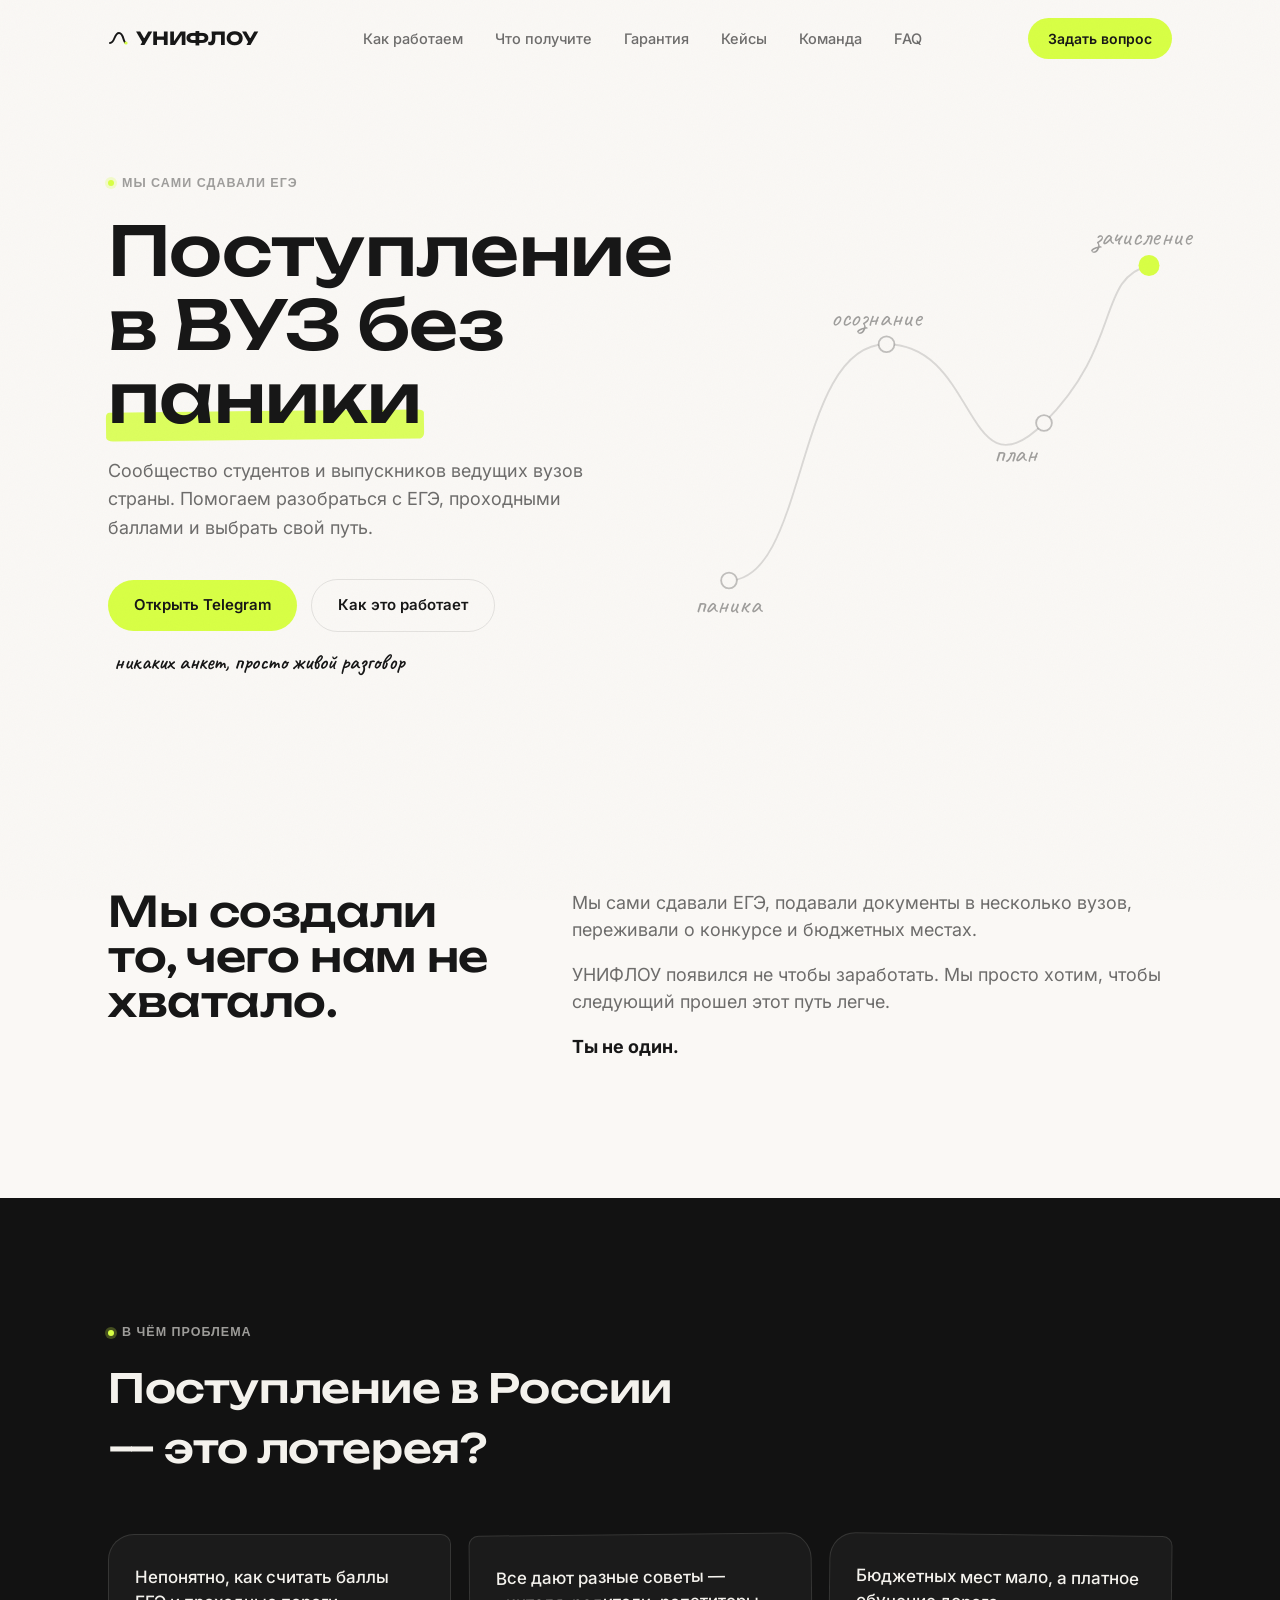
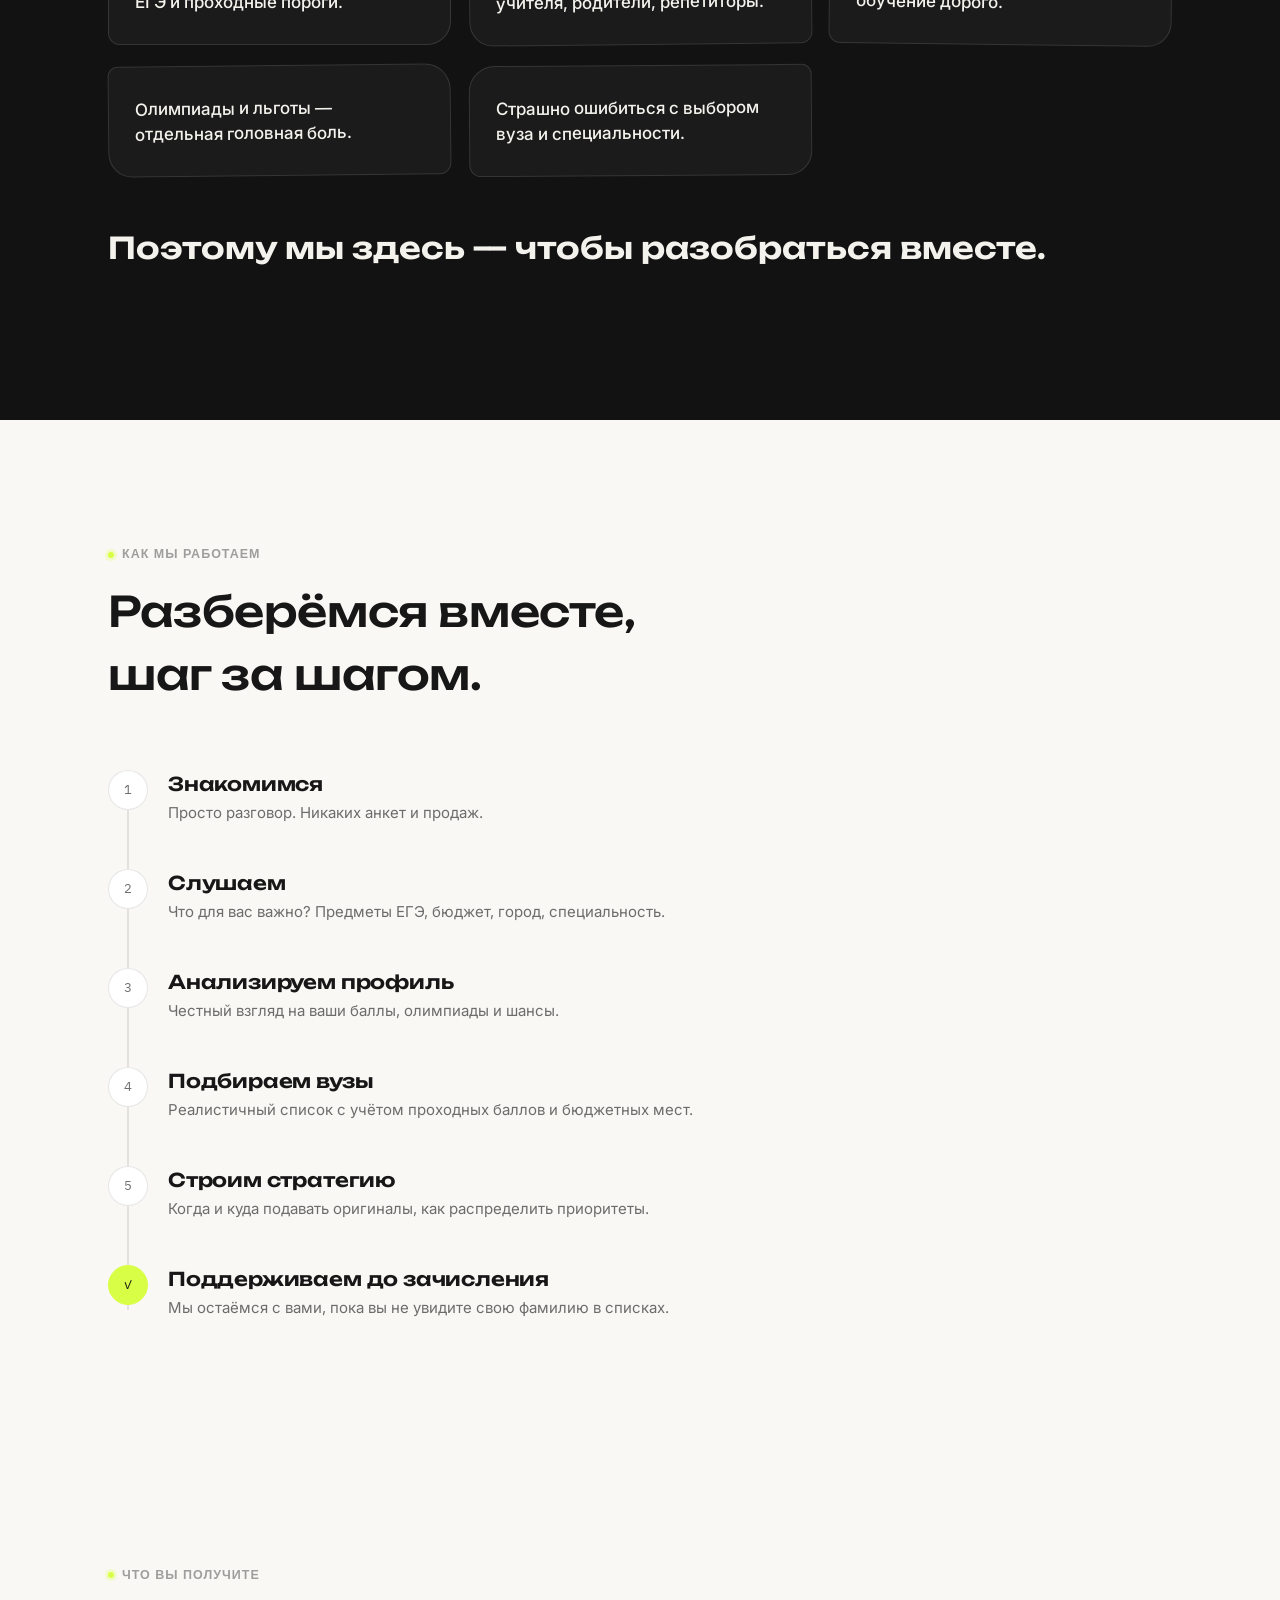
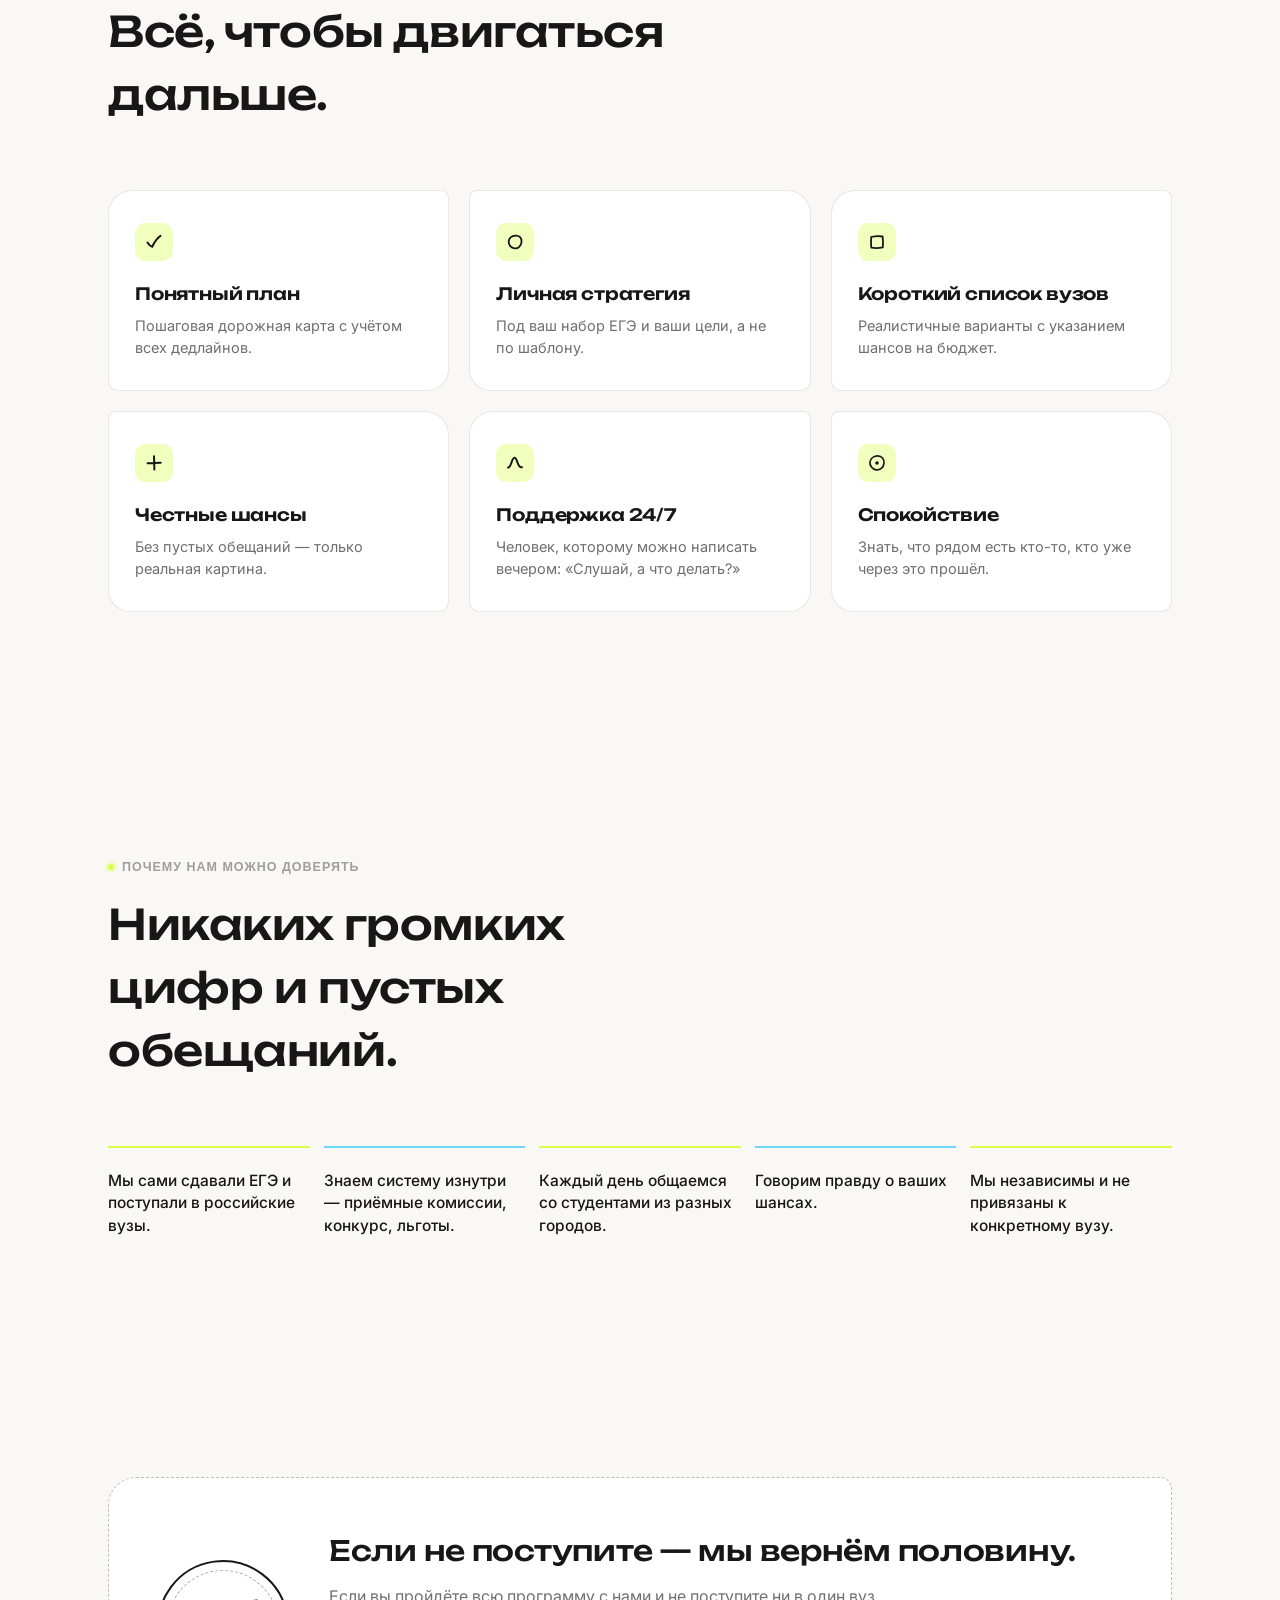
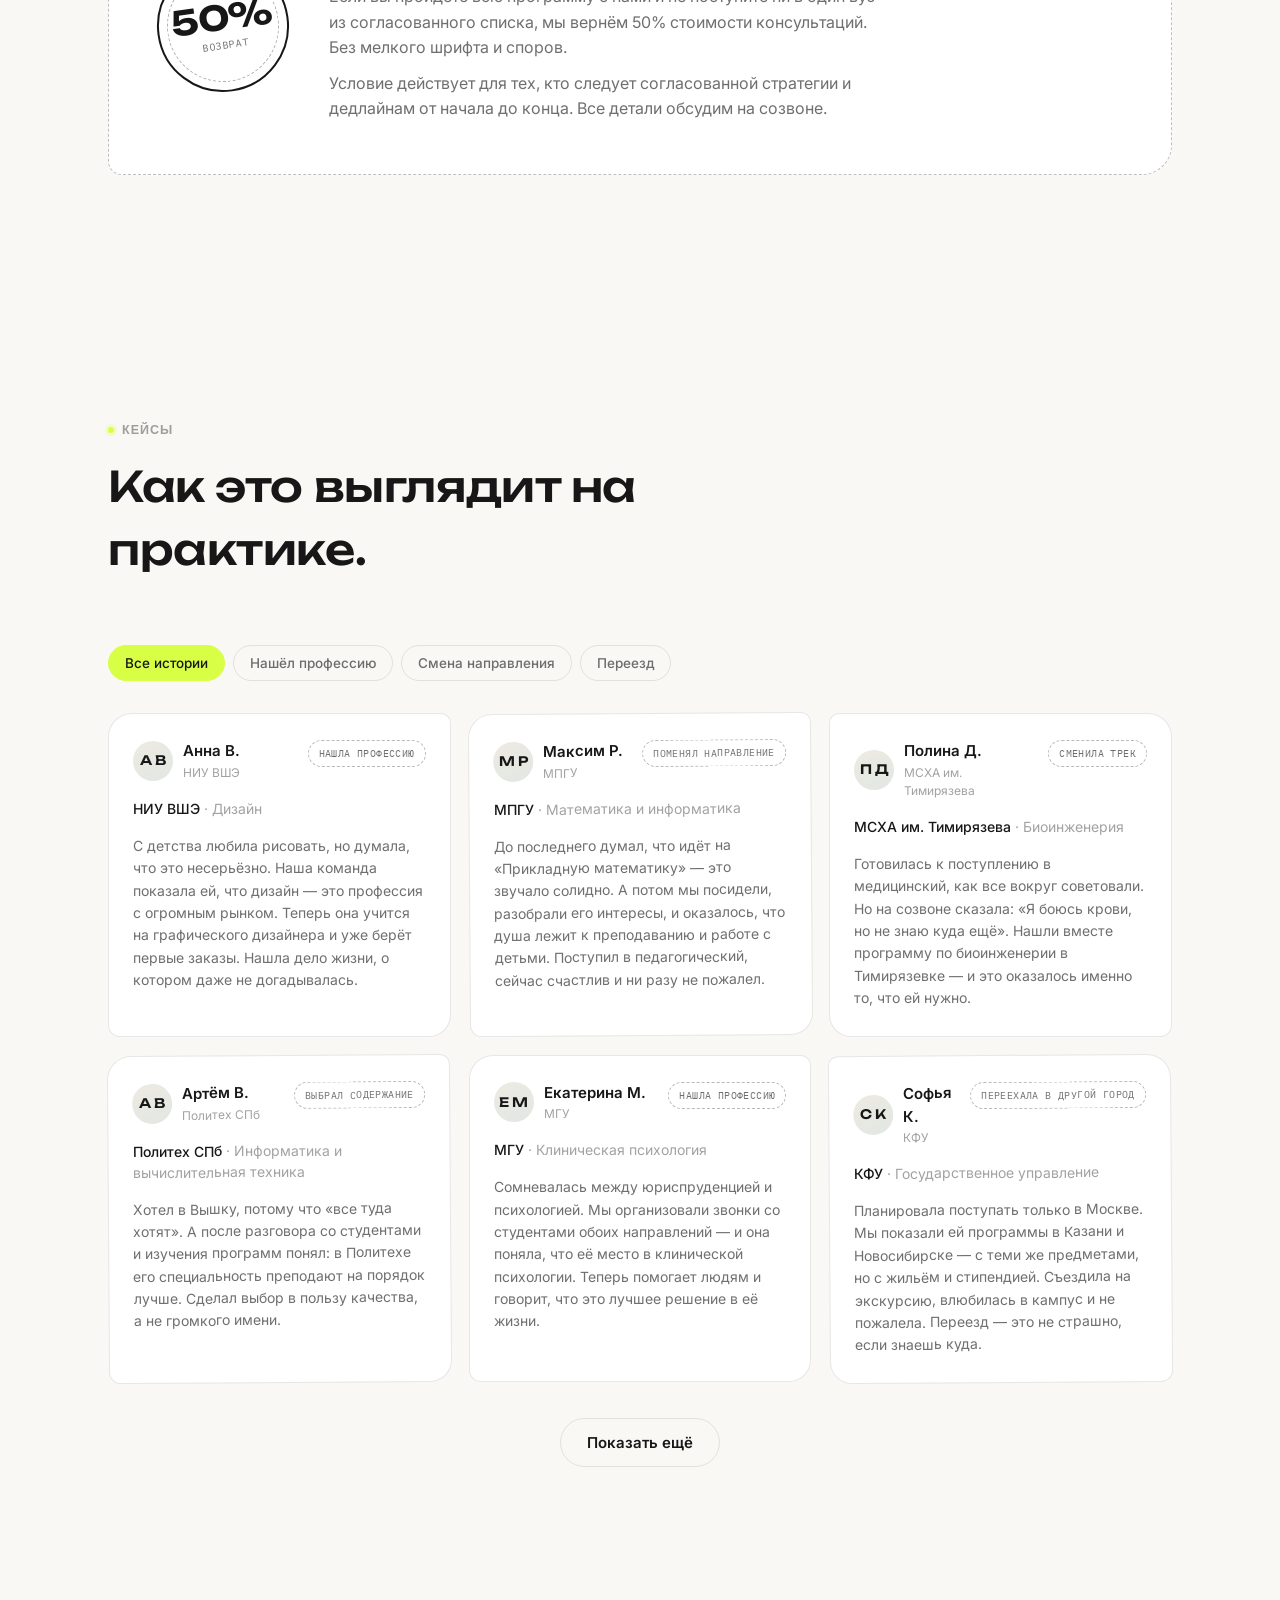
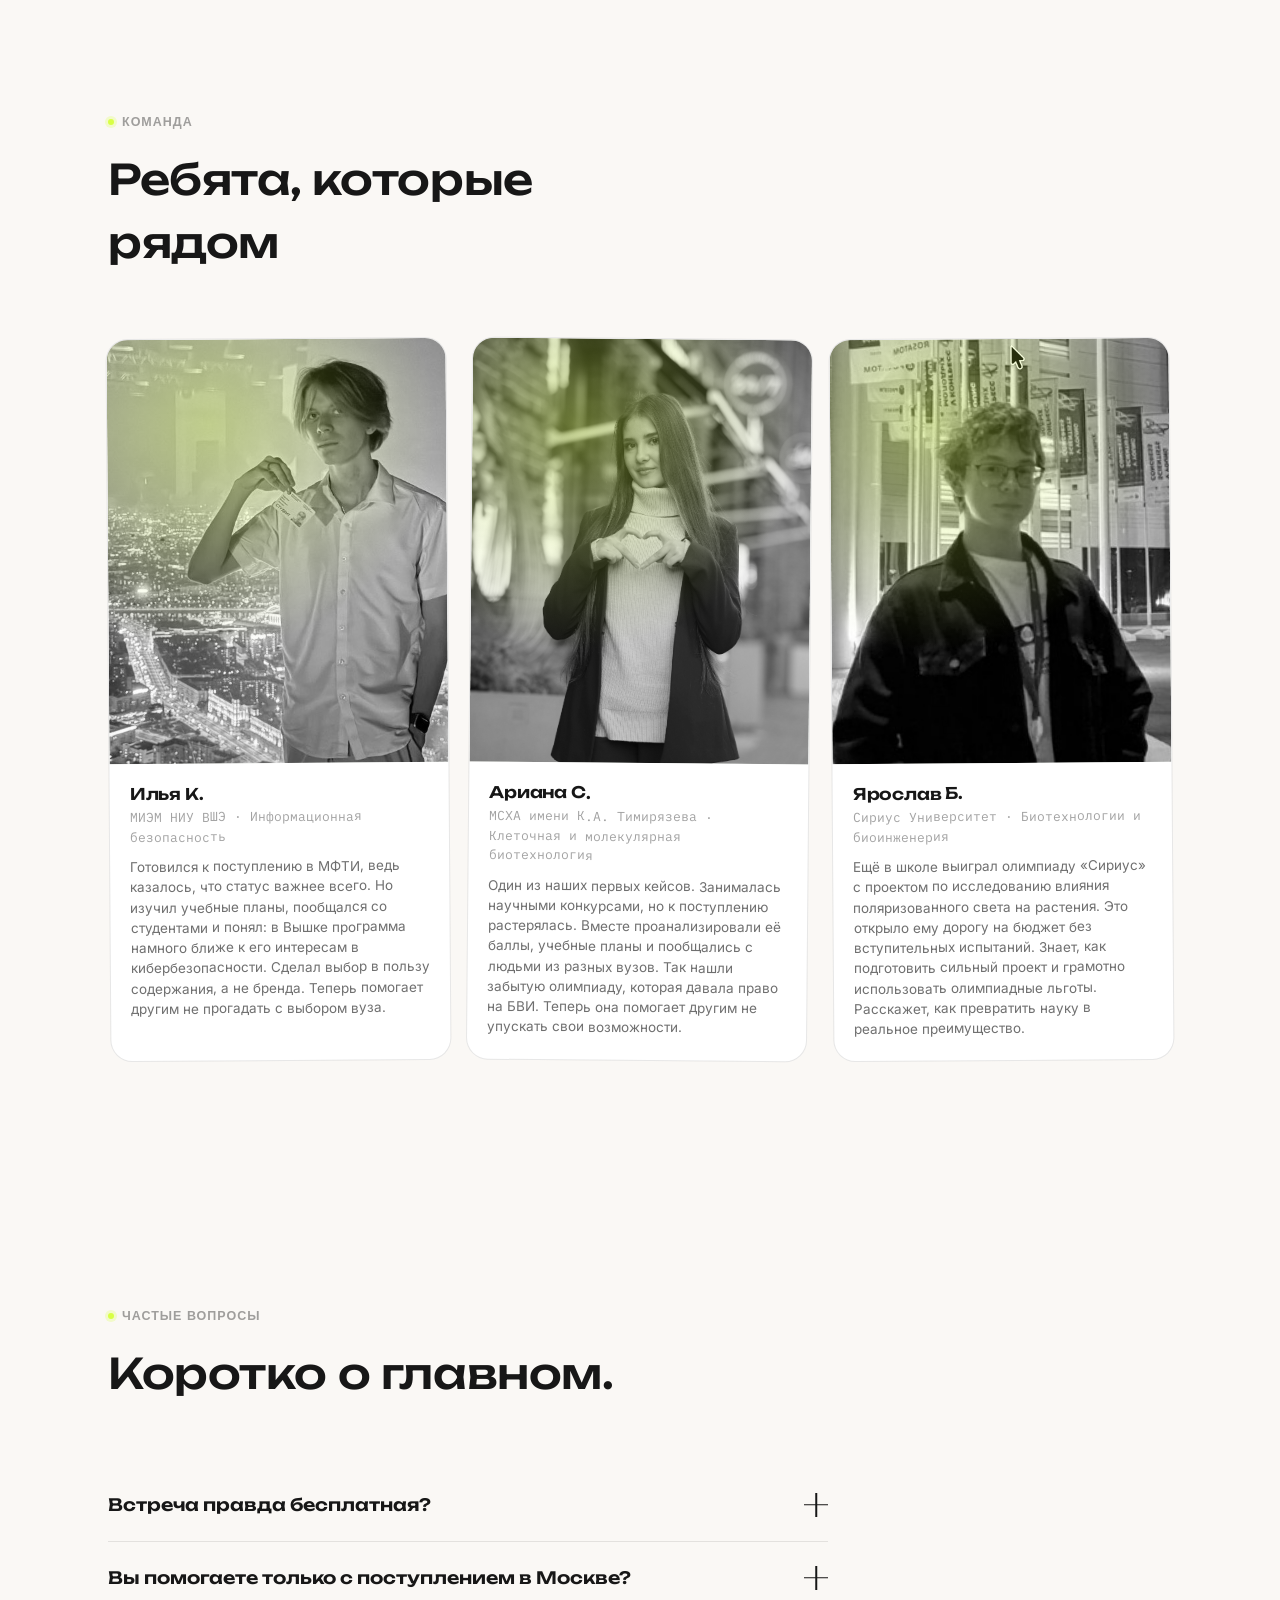
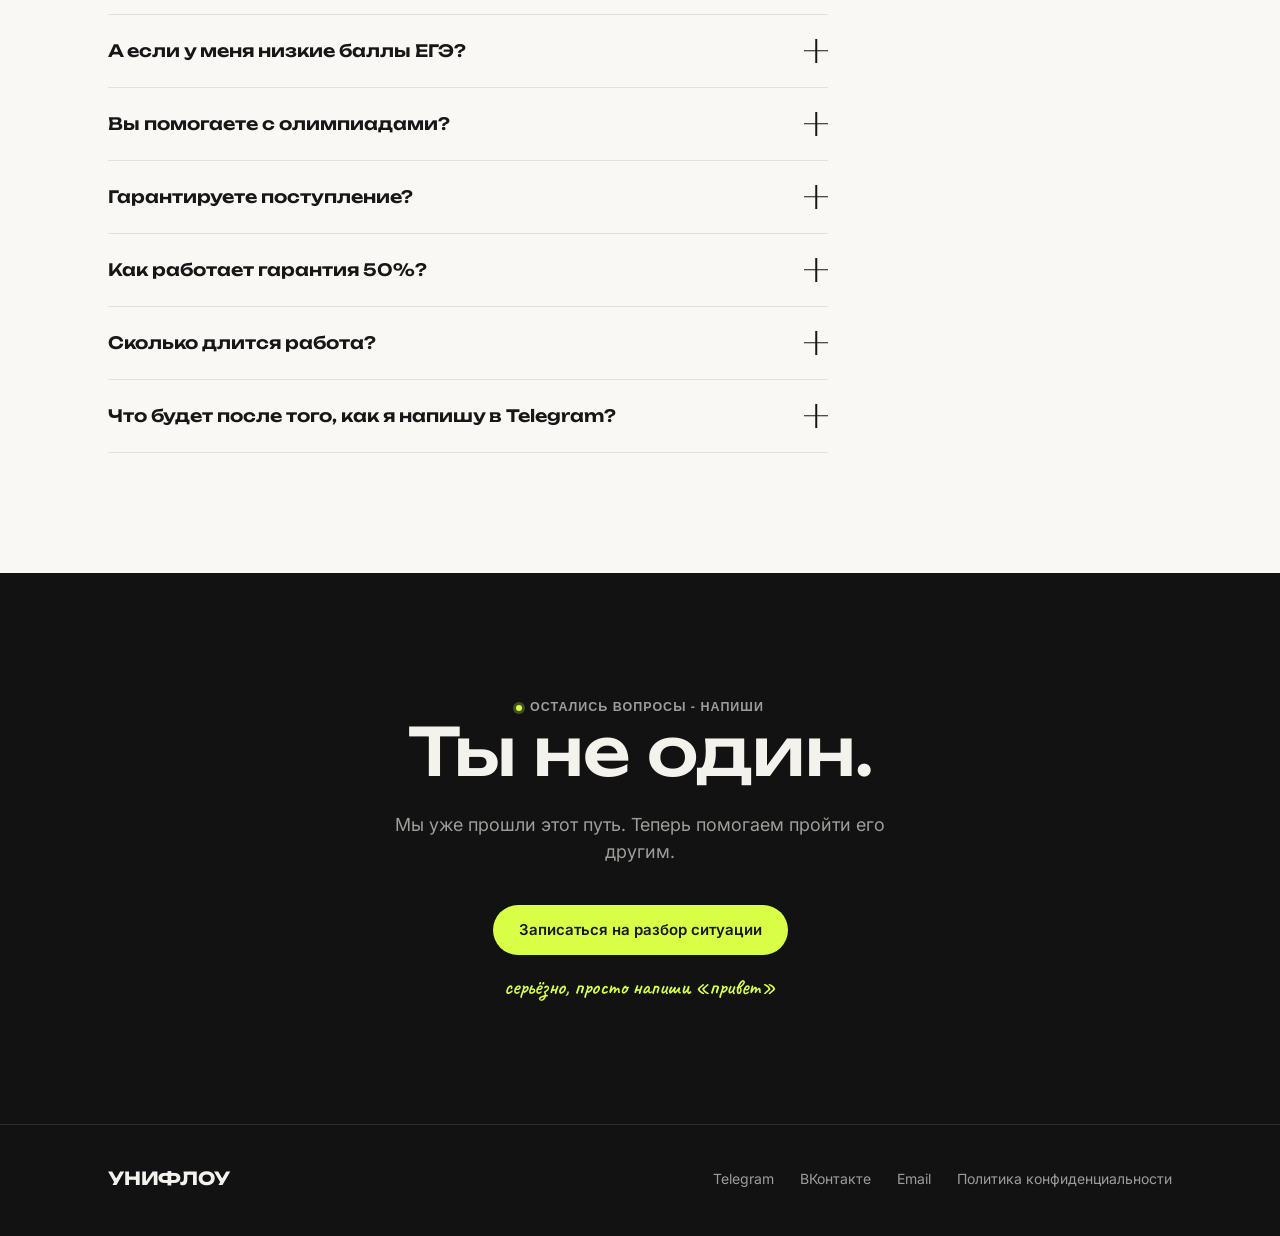
==== commit 9f199064: "fixes" ====
--- a/index.html
+++ b/index.html
@@ -58,7 +58,7 @@
             rel="noopener noreferrer"
             class="btn btn-primary"
           >
-            Открыть Telegram
+            Задать вопрос
           </a>
         </div>
       </div>
@@ -111,9 +111,9 @@
                 r="8"
               />
               <text class="flow-label" x="14" y="345">паника</text>
-              <text class="flow-label" x="118" y="126">понятно</text>
+              <text class="flow-label" x="118" y="126">осознание</text>
               <text class="flow-label" x="242" y="230">план</text>
-              <text class="flow-label" x="318" y="64">поступил</text>
+              <text class="flow-label" x="318" y="64">зачисление</text>
             </svg>
           </div>
         </div>
@@ -400,7 +400,7 @@
         <div class="wrap">
           <div class="head-block">
             <div class="eyebrow reveal">Команда</div>
-            <h2 class="reveal">Те, с кем вы будете говорить.</h2>
+            <h2 class="reveal">Ребята, которые рядом</h2>
           </div>
           <div class="team-grid" id="teamGrid">
             <!-- карточки вставятся из JS -->
@@ -516,7 +516,7 @@
       <section id="contact" class="section--dark final-cta">
         <div class="wrap">
           <div class="eyebrow reveal" style="justify-content: center">
-            Ты готов?
+            Остались вопросы - напиши
           </div>
           <h2 class="reveal">Ты не один.</h2>
           <p class="reveal">
@@ -528,11 +528,11 @@
               target="_blank"
               rel="noopener noreferrer"
               class="btn btn-primary"
-              >Написать в Telegram</a
+              >Записаться на разбор ситуации</a
             >
           </div>
           <div class="note reveal" style="margin-top: 16px">
-            серьёзно, просто скажи «привет»
+            серьёзно, просто напиши «привет»
           </div>
         </div>
       </section>
--- a/styles.css
+++ b/styles.css
@@ -30,8 +30,9 @@
   --flow-scale: 3.5;
   --flow-width: 920px;
   --flow-padding-right: 150px;
-  --flow-mobile-scale: 2.5;
+  --flow-mobile-scale: 1.55;
   --flow-mobile-width: 70%;
+  --flow-mobile-line-width: 5;
 }
 
 /* ==========================================
@@ -371,32 +372,27 @@
   stroke-opacity: 0.14;
   stroke-width: 1.4;
 }
+/* ==========================================
+   ГРАФ (SVG) — БЕСКОНЕЧНАЯ АНИМАЦИЯ ОТ НАЧАЛА ДО КОНЦА
+   ========================================== */
 .flow-path-active {
   fill: none;
   stroke: var(--accent);
-  stroke-width: 3;
+  stroke-width: 5;
   stroke-linecap: round;
-  stroke-dasharray: 12 720;
-  animation: flow-draw 7s var(--ease) infinite;
-}
+  stroke-dasharray: 720;
+  stroke-dashoffset: 720;
+  animation: flow-draw 6s linear infinite;
+}
+
 @keyframes flow-draw {
   0% {
     stroke-dashoffset: 720;
-    opacity: 0;
-  }
-  6% {
     opacity: 1;
   }
-  55% {
+  100% {
     stroke-dashoffset: 0;
     opacity: 1;
-  }
-  75% {
-    opacity: 0;
-  }
-  100% {
-    stroke-dashoffset: -60;
-    opacity: 0;
   }
 }
 .flow-node {
@@ -920,6 +916,13 @@
   height: 100%;
   object-fit: cover;
   display: block;
+}
+.team-photo img {
+  filter: grayscale(100%);
+  transition: filter 0.3s ease;
+}
+.team-photo:hover img {
+  filter: grayscale(0%);
 }
 .team-photo::after {
   content: "";
@@ -1094,31 +1097,37 @@
 .footer-links a:hover {
   color: var(--dark-ink);
 }
-
-/* ==========================================
-   ГРАФ В ГЕРОЕ — МАСШТАБИРОВАНИЕ
+/* ==========================================
+   ГРАФ В ГЕРОЕ — ЦЕНТРИРОВАНИЕ, БЕЗ ОТСТУПОВ
    ========================================== */
 .flow-visual {
   max-width: var(--flow-width);
+  margin: 0 auto;
+  display: flex;
+  justify-content: center;
+  align-items: center;
   overflow: visible;
-  padding-right: var(--flow-padding-right);
-}
+}
+
 .flow-visual svg {
   transform: scale(var(--flow-scale));
-  transform-origin: top left;
+  transform-origin: center center;
   width: 50%;
   height: auto;
   display: block;
-}
-
+  flex-shrink: 0;
+}
+
+/* На мобилках */
 @media (max-width: 768px) {
   .flow-visual {
     max-width: 100%;
-    overflow: hidden;
-    padding-right: 0;
+    padding: 0;
+    overflow: visible;
   }
   .flow-visual svg {
     transform: scale(var(--flow-mobile-scale));
+    transform-origin: center center;
     width: var(--flow-mobile-width);
   }
 }
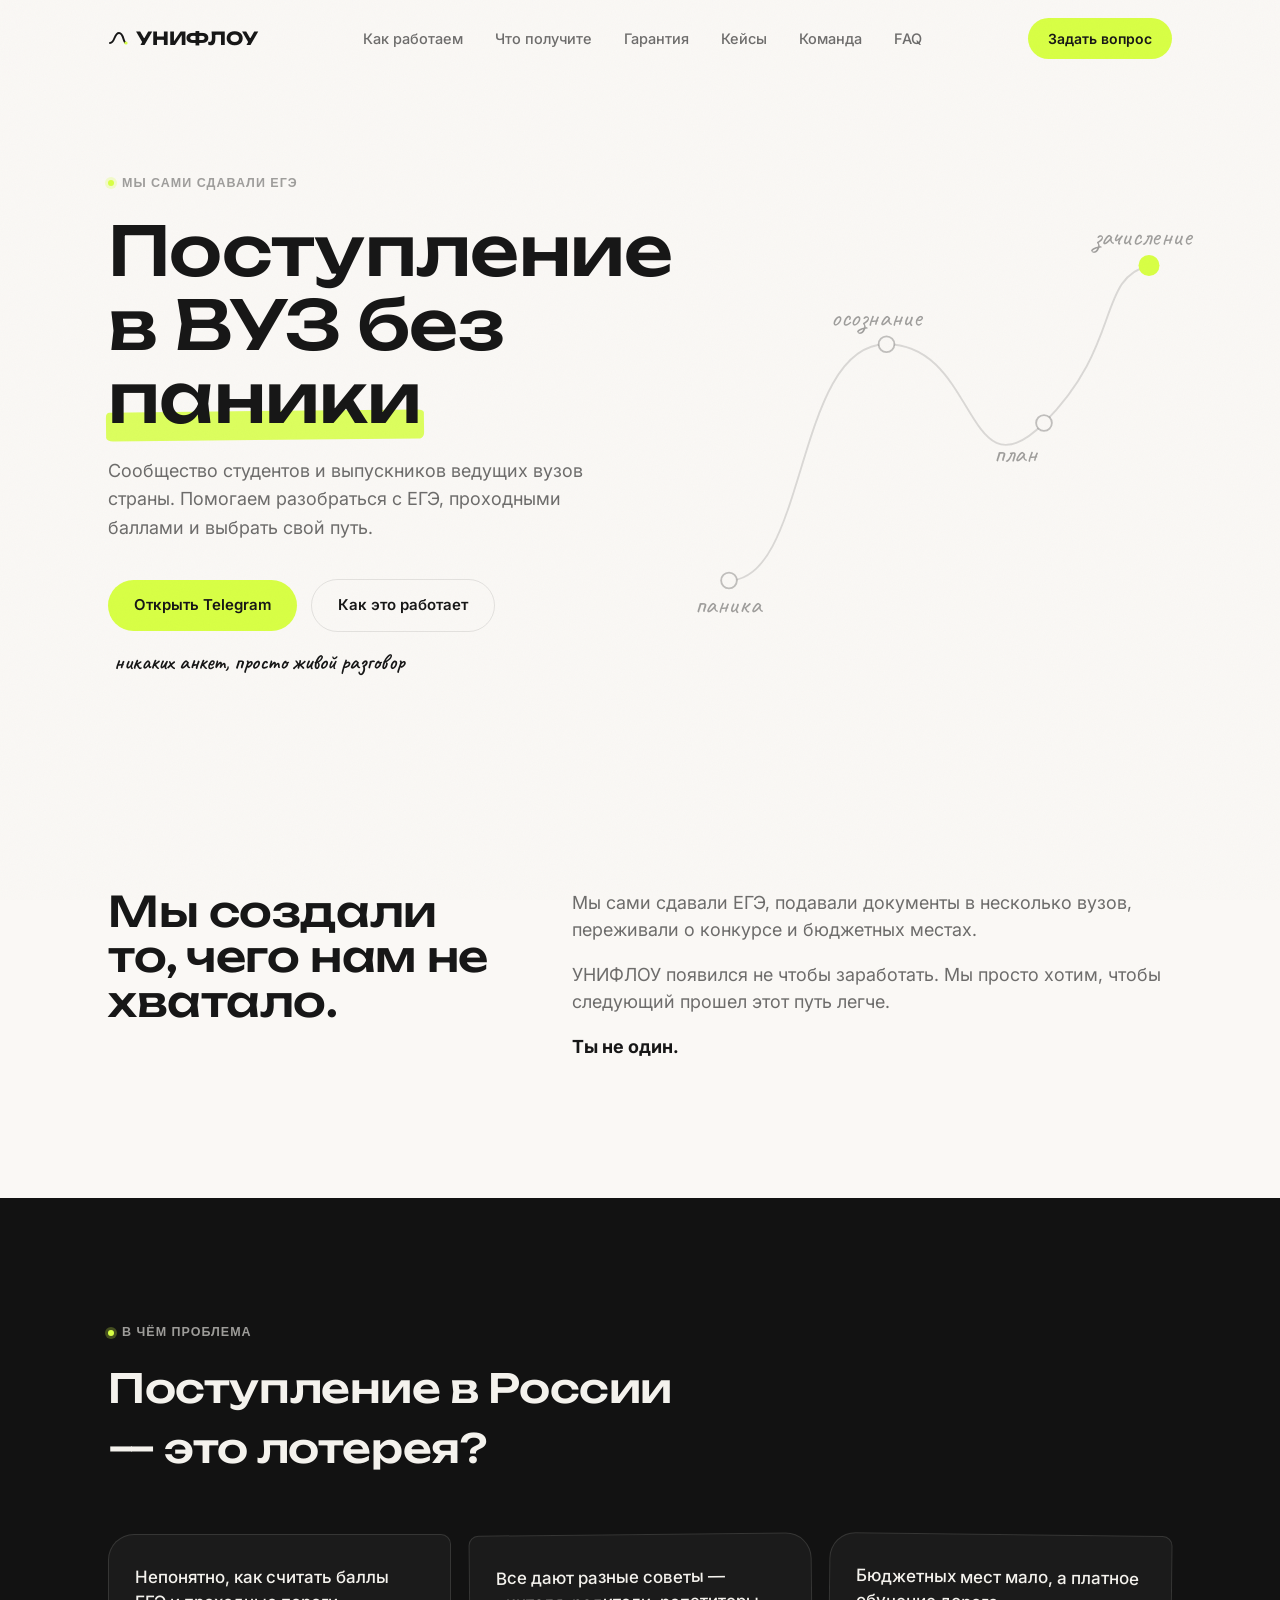
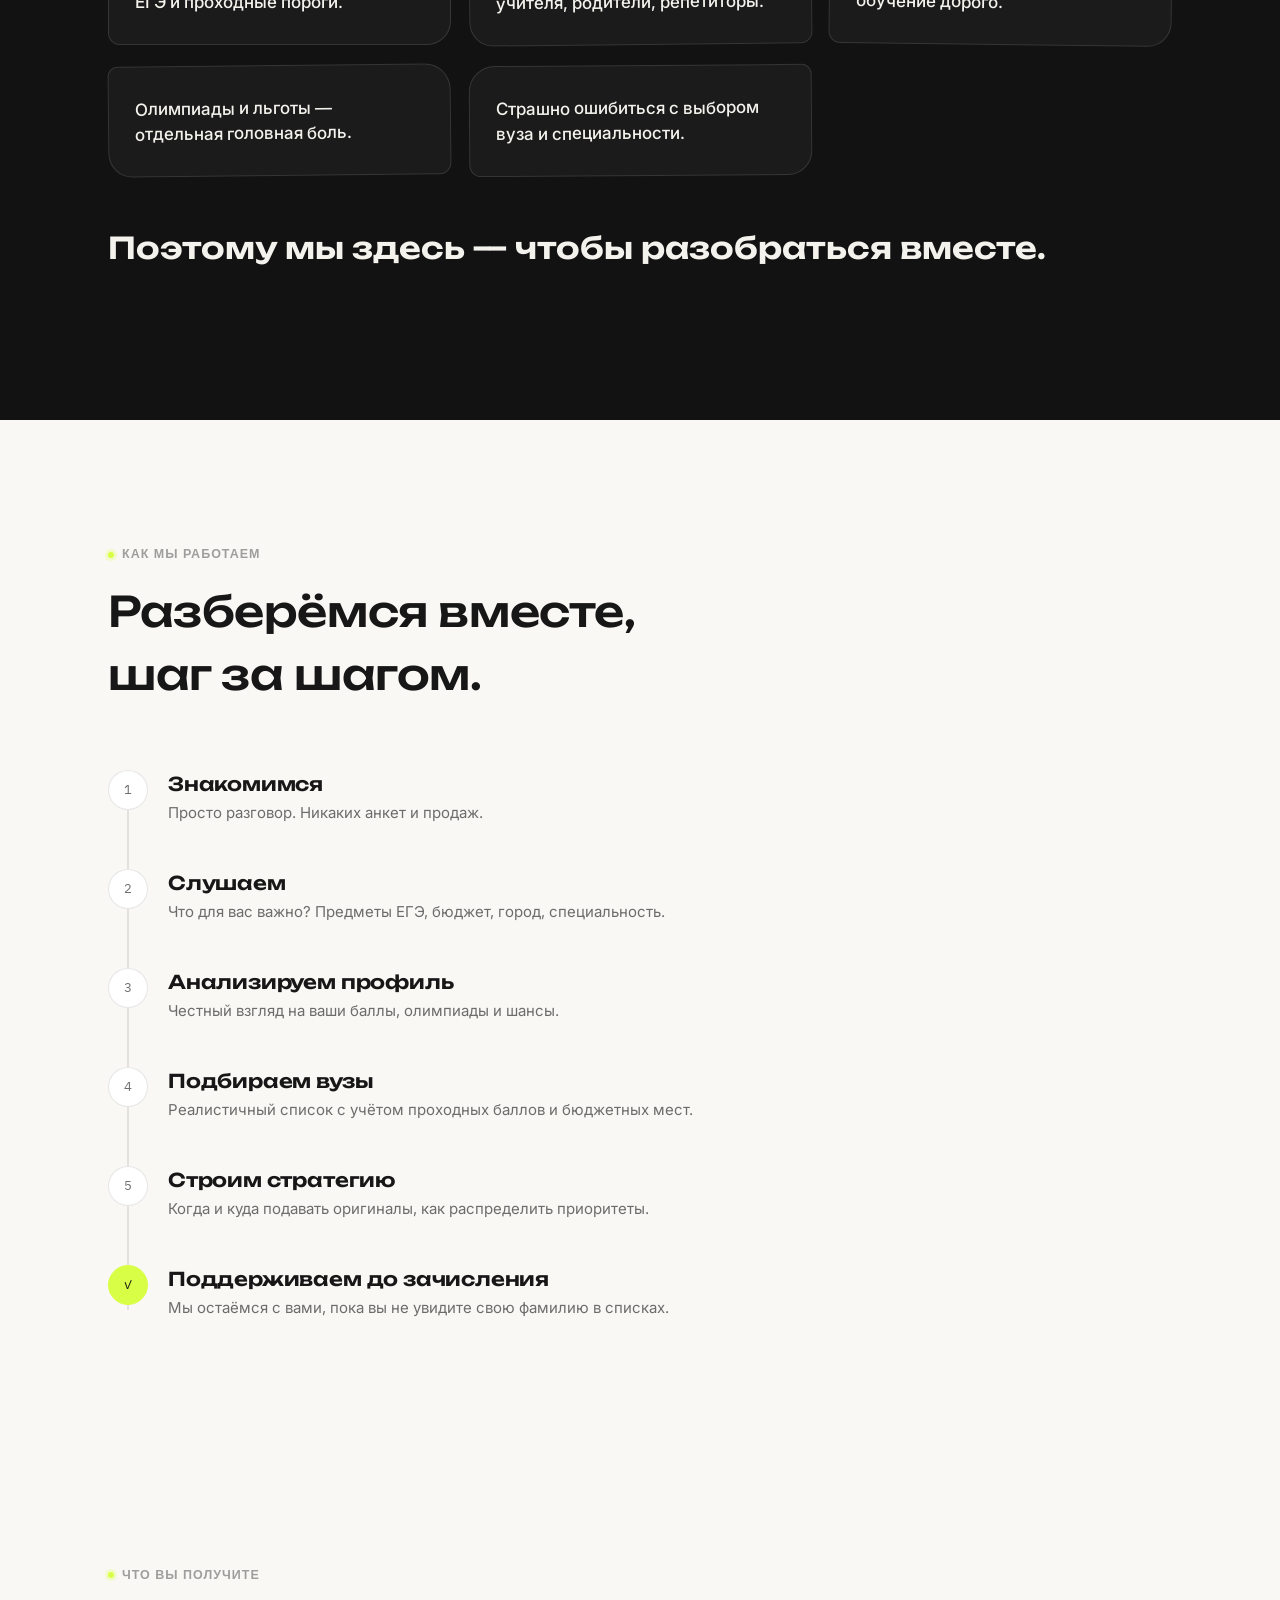
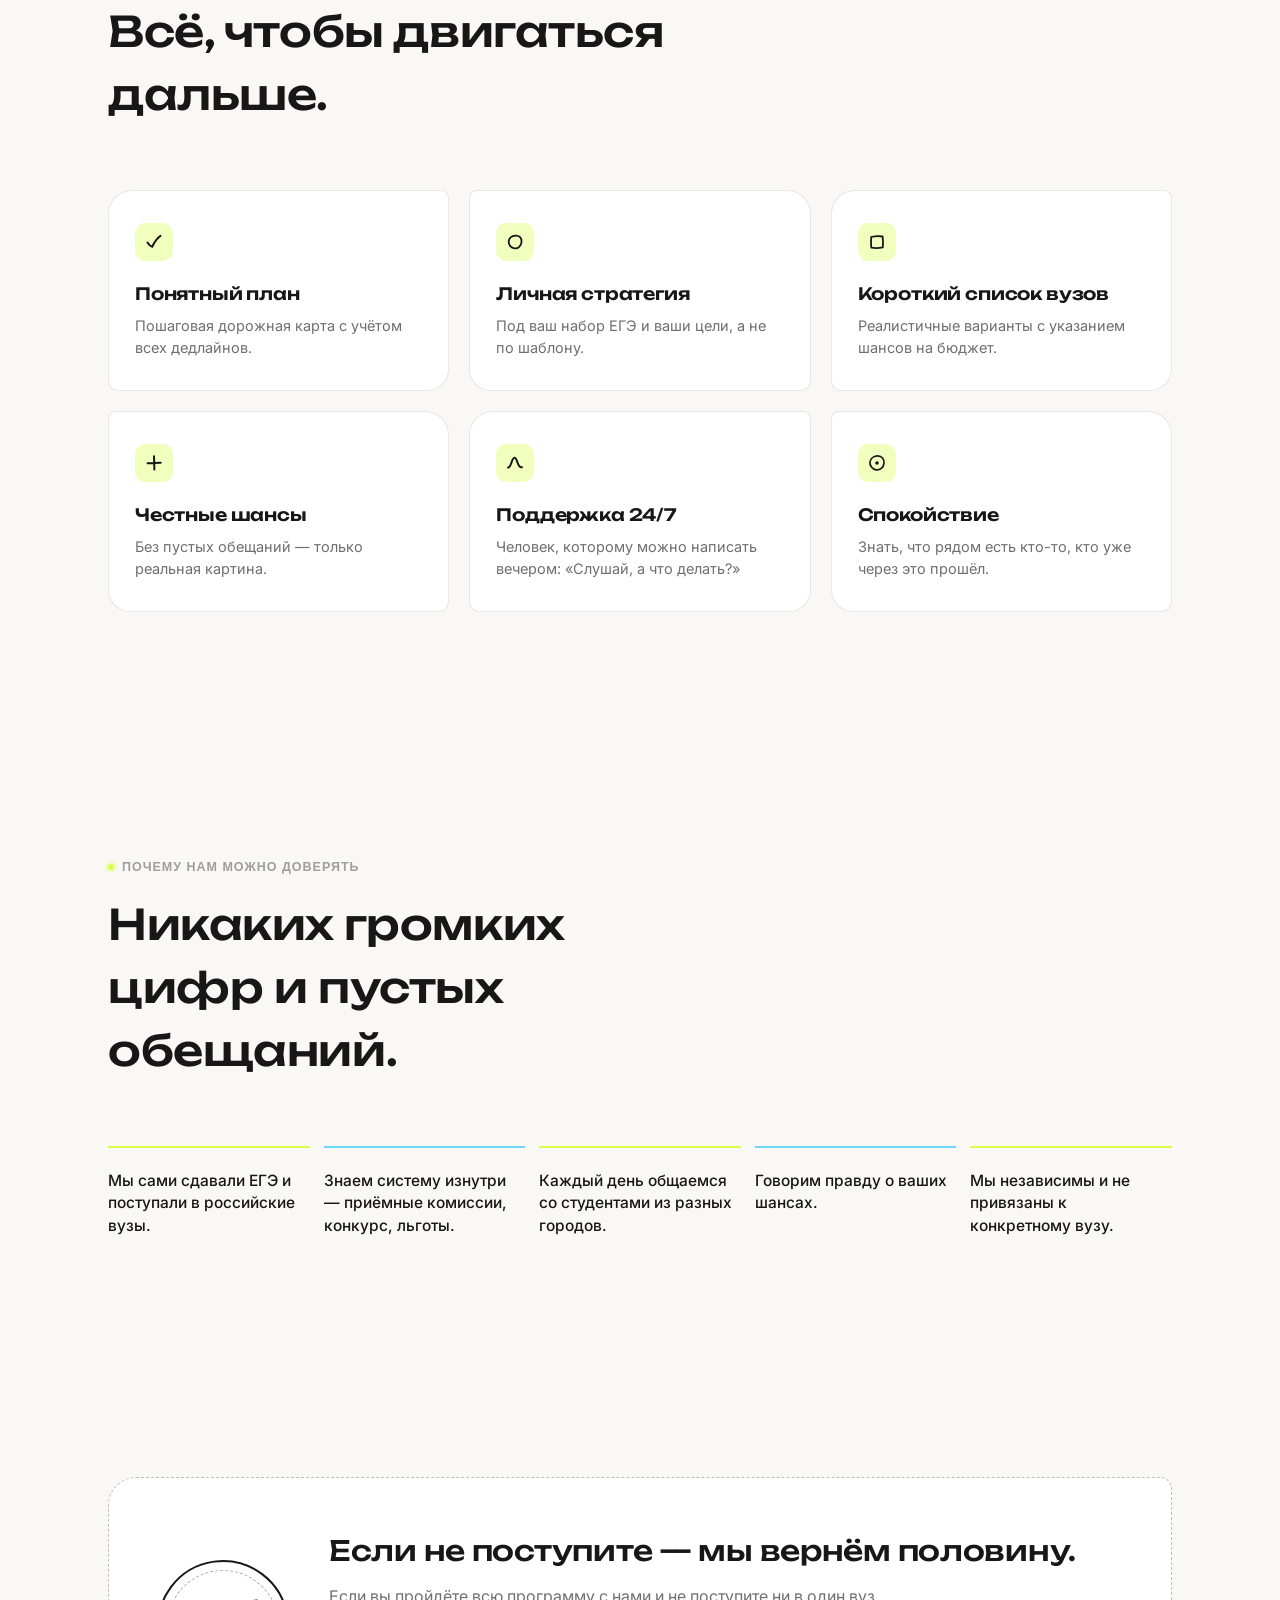
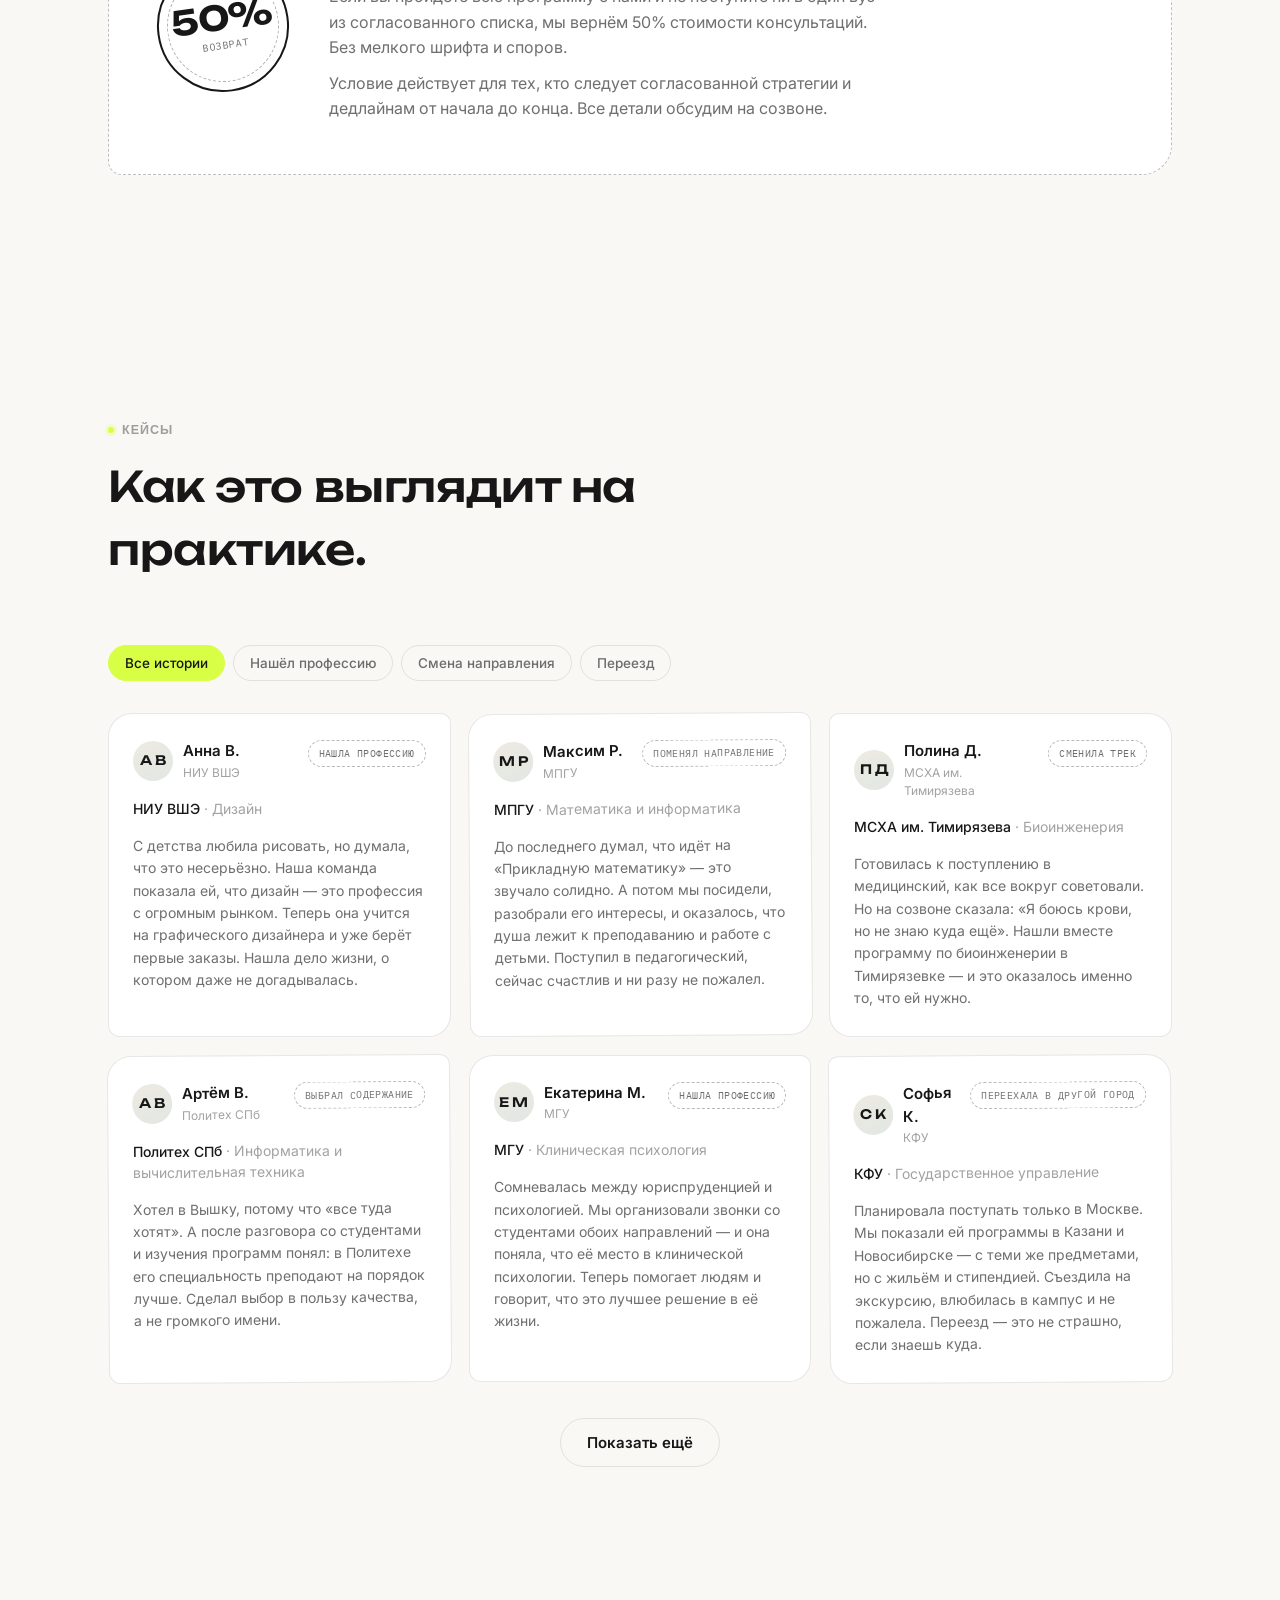
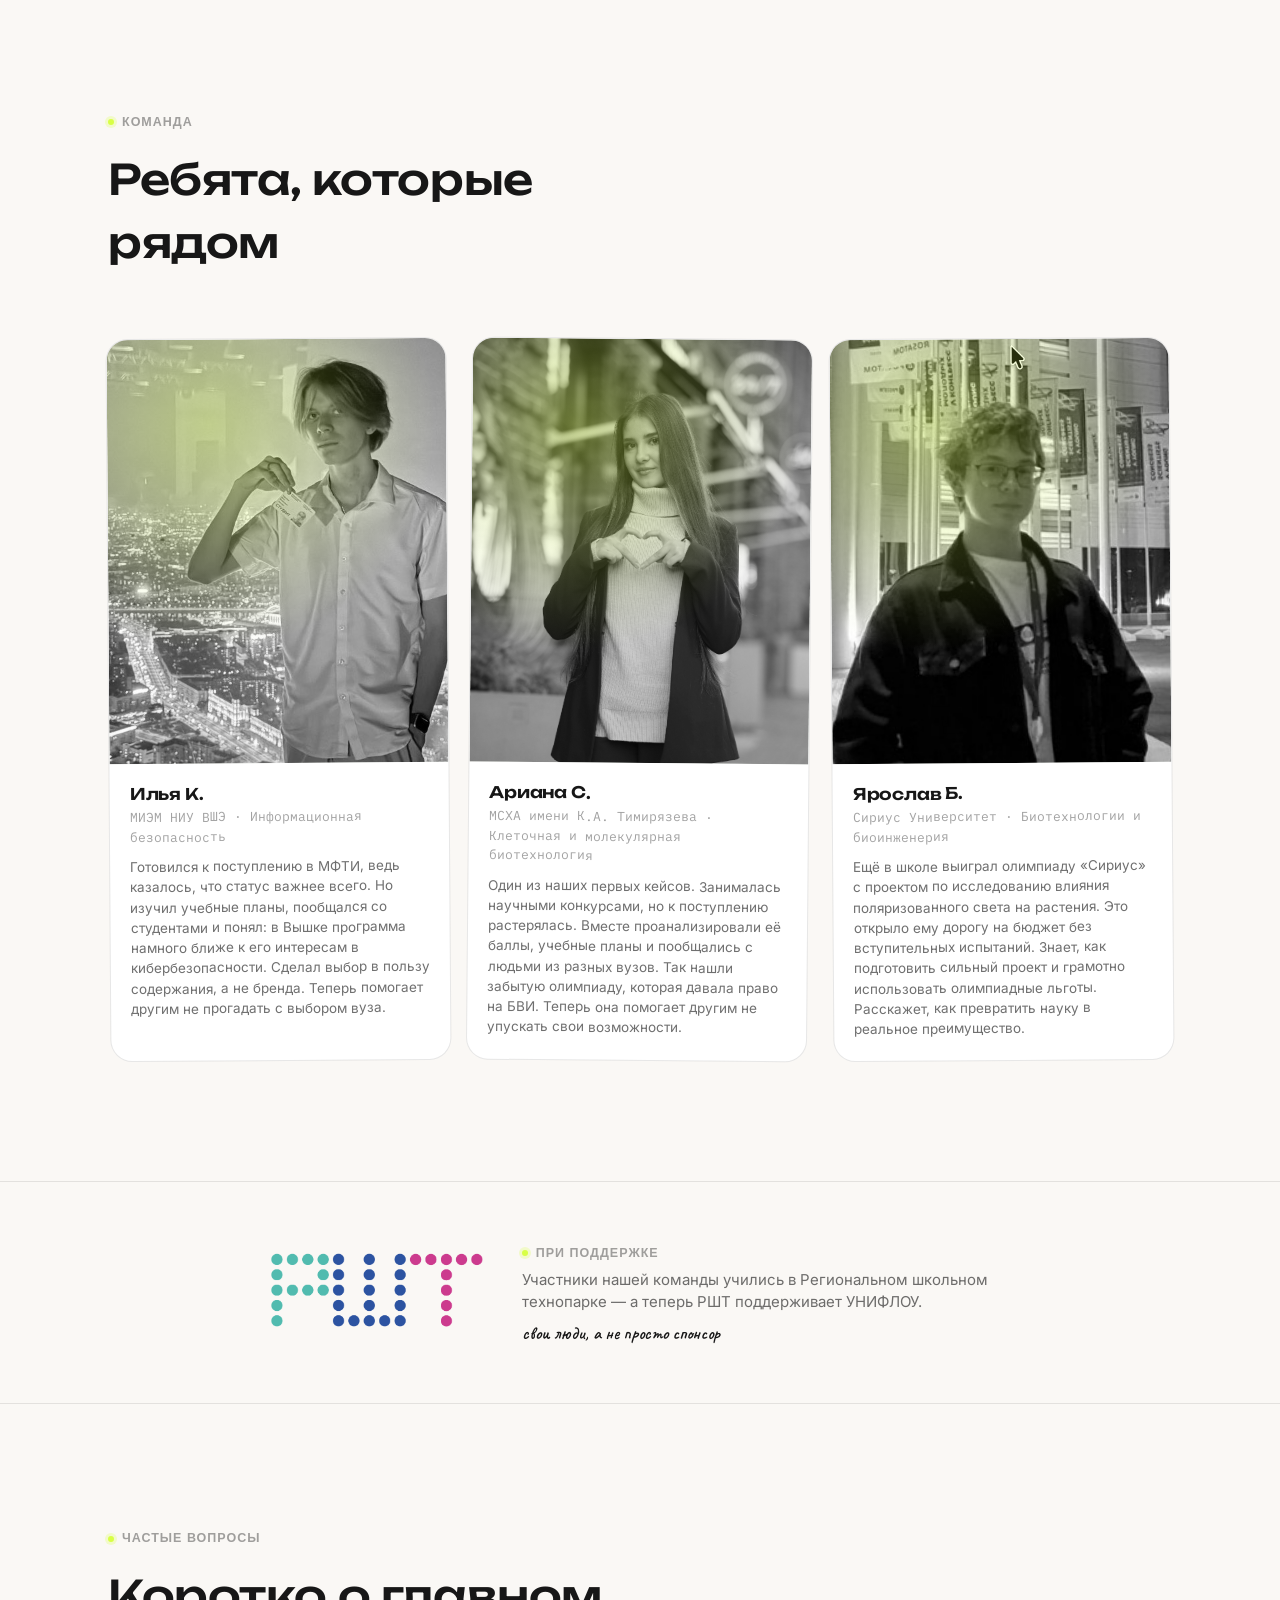
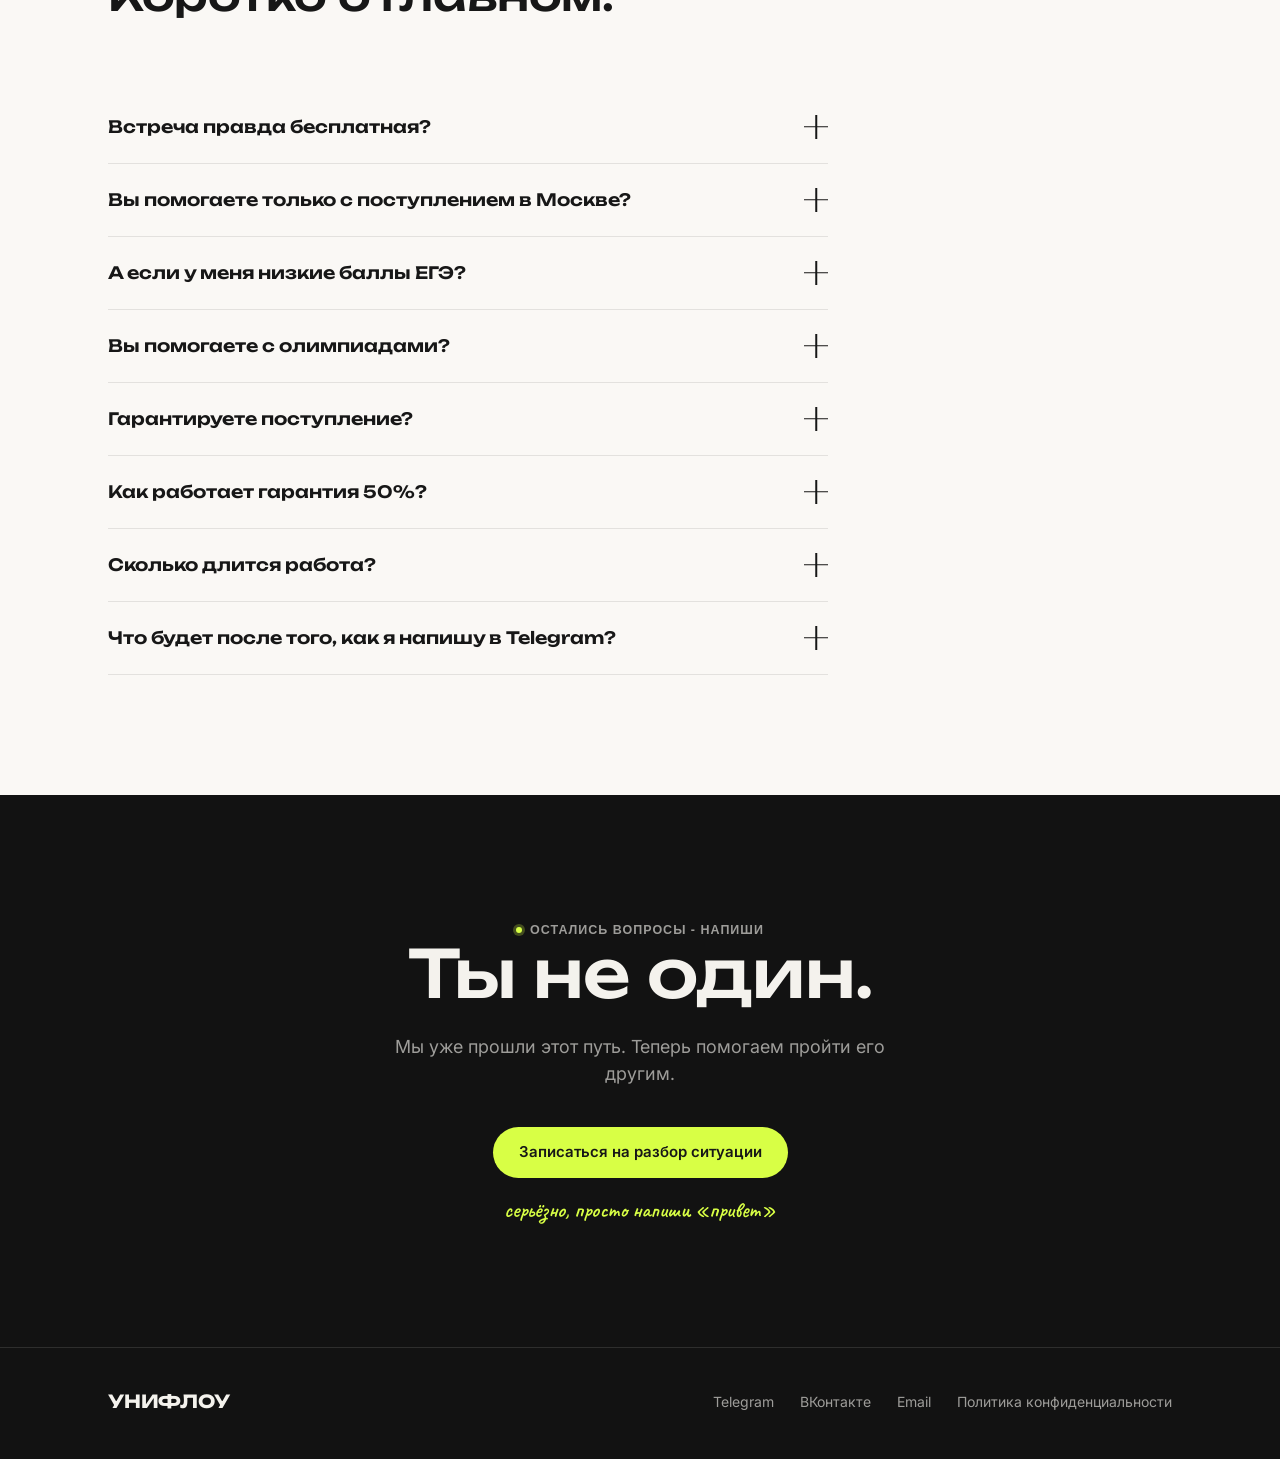
==== commit bad6f59f: "support section" ====
--- a/index.html
+++ b/index.html
@@ -408,6 +408,26 @@
         </div>
       </section>
 
+      <!-- ПРИ ПОДДЕРЖКЕ REGIONAL SCHOOLTECH -->
+      <section id="supported" class="supported-by">
+        <div class="wrap supported-inner">
+          <img
+            class="supported-logo"
+            src="images/rsht.png"
+            alt="Regional SchoolTech"
+            loading="lazy"
+          />
+          <div class="supported-text">
+            <div class="eyebrow reveal">При поддержке</div>
+            <p class="reveal">
+              Участники нашей команды учились в Региональном школьном технопарке
+              — а теперь РШТ поддерживает УНИФЛОУ.
+            </p>
+            <div class="note reveal">свои люди, а не просто спонсор</div>
+          </div>
+        </div>
+      </section>
+
       <!-- FAQ -->
       <section id="faq">
         <div class="wrap">
--- a/styles.css
+++ b/styles.css
@@ -974,6 +974,53 @@
 }
 
 /* ==========================================
+   ПРИ ПОДДЕРЖКЕ (компактная плашка)
+   ========================================== */
+.supported-by {
+  padding: 56px 0;
+  border-top: 1px solid var(--line);
+  border-bottom: 1px solid var(--line);
+}
+.supported-inner {
+  display: flex;
+  align-items: center;
+  justify-content: center;
+  gap: 32px;
+  flex-wrap: wrap;
+  text-align: left;
+}
+.supported-logo {
+  height: 100px;
+  width: auto;
+  flex-shrink: 0;
+}
+.supported-text {
+  max-width: 500px;
+}
+.supported-text .eyebrow {
+  margin-bottom: 6px;
+}
+.supported-text p {
+  margin: 0;
+  font-size: 15px;
+  color: var(--ink-soft);
+  line-height: 1.5;
+}
+.supported-text .note {
+  margin-top: 6px;
+  font-size: 18px;
+}
+@media (max-width: 620px) {
+  .supported-inner {
+    flex-direction: column;
+    text-align: center;
+  }
+  .supported-text {
+    max-width: none;
+  }
+}
+
+/* ==========================================
    FAQ
    ========================================== */
 .faq-wrap {
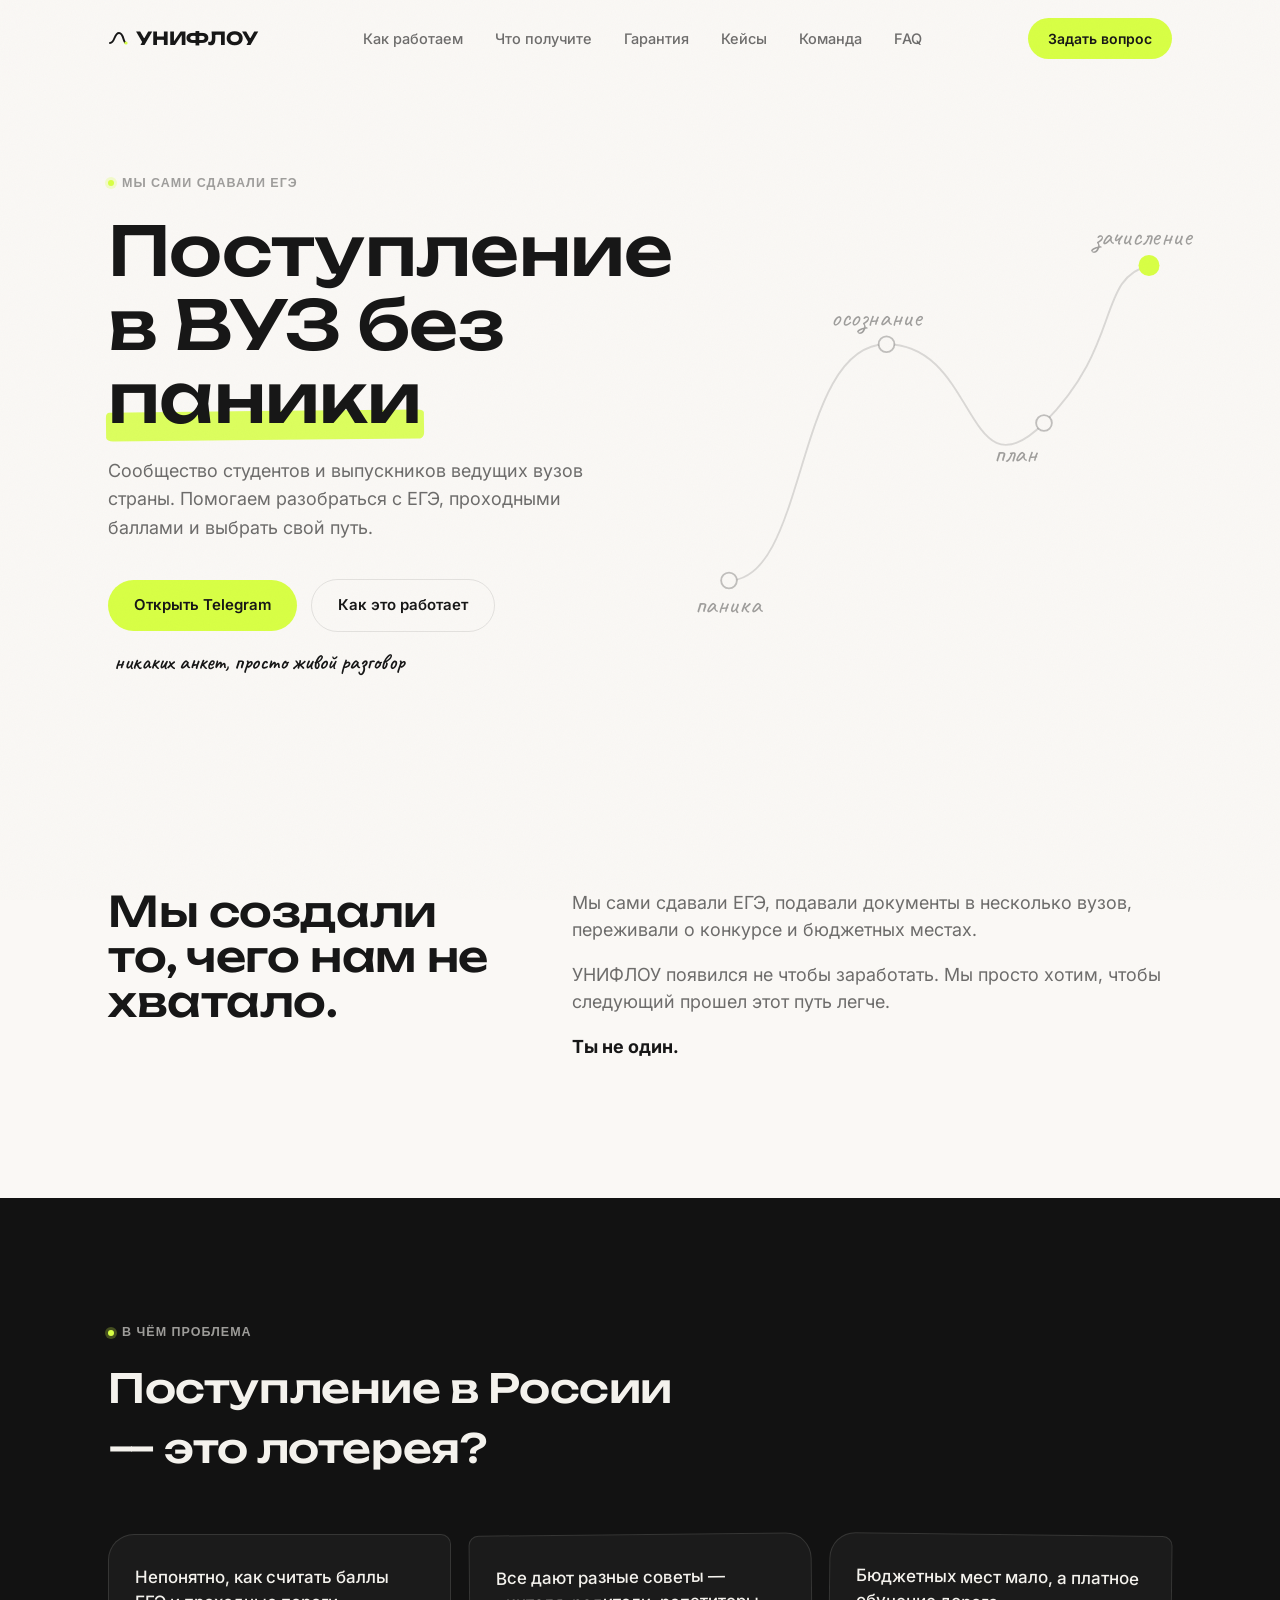
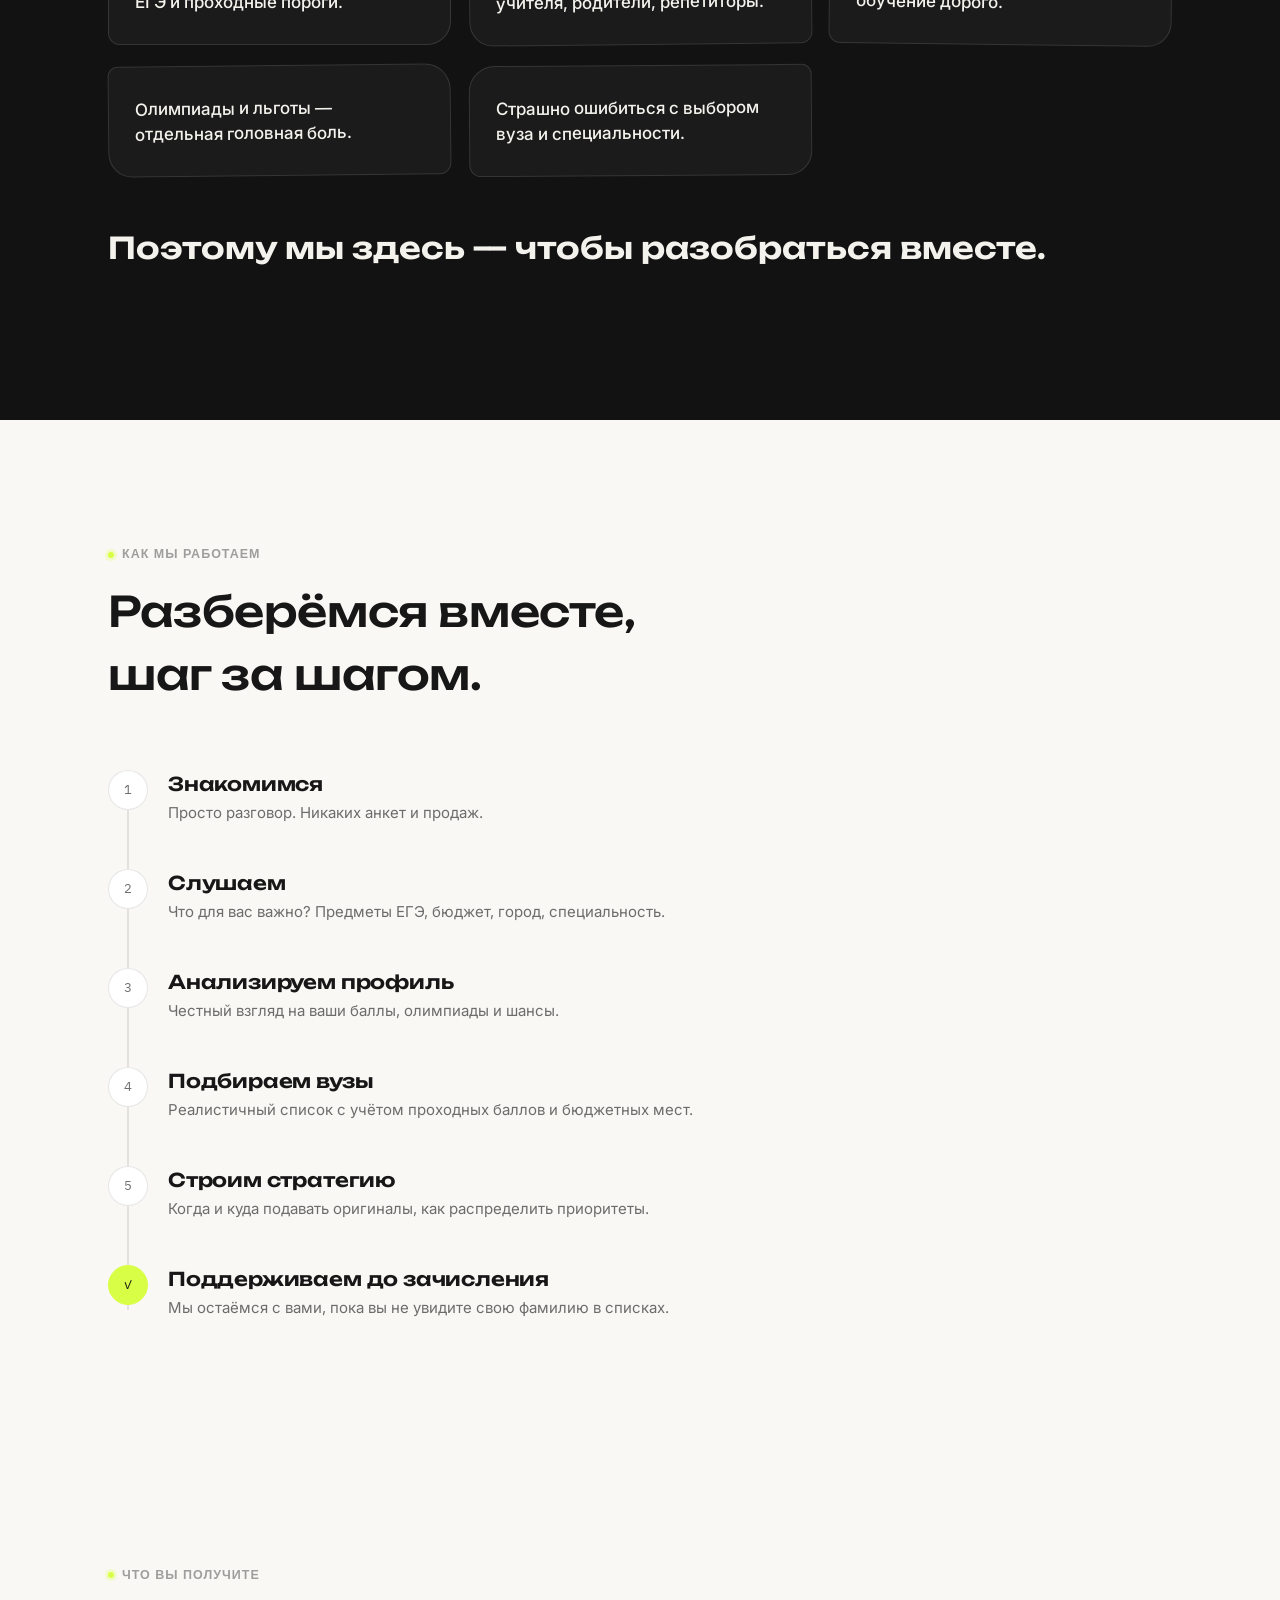
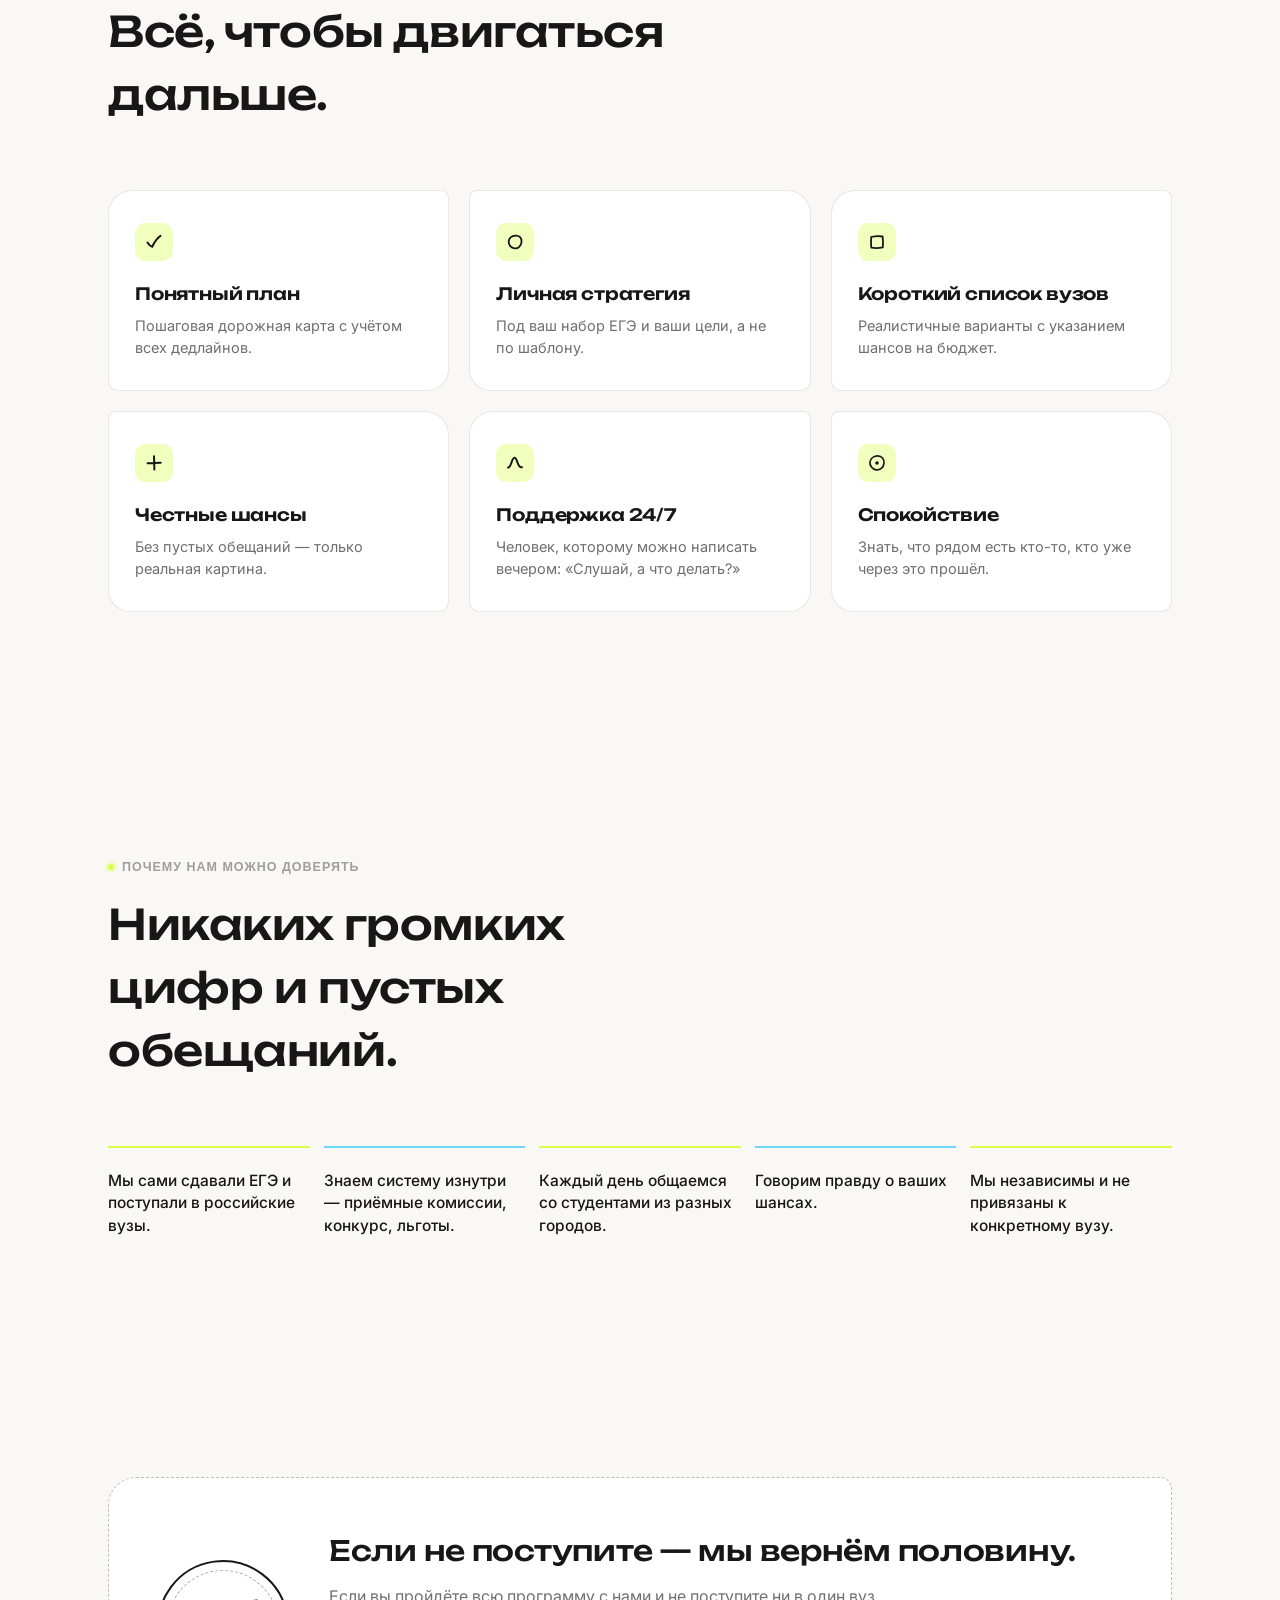
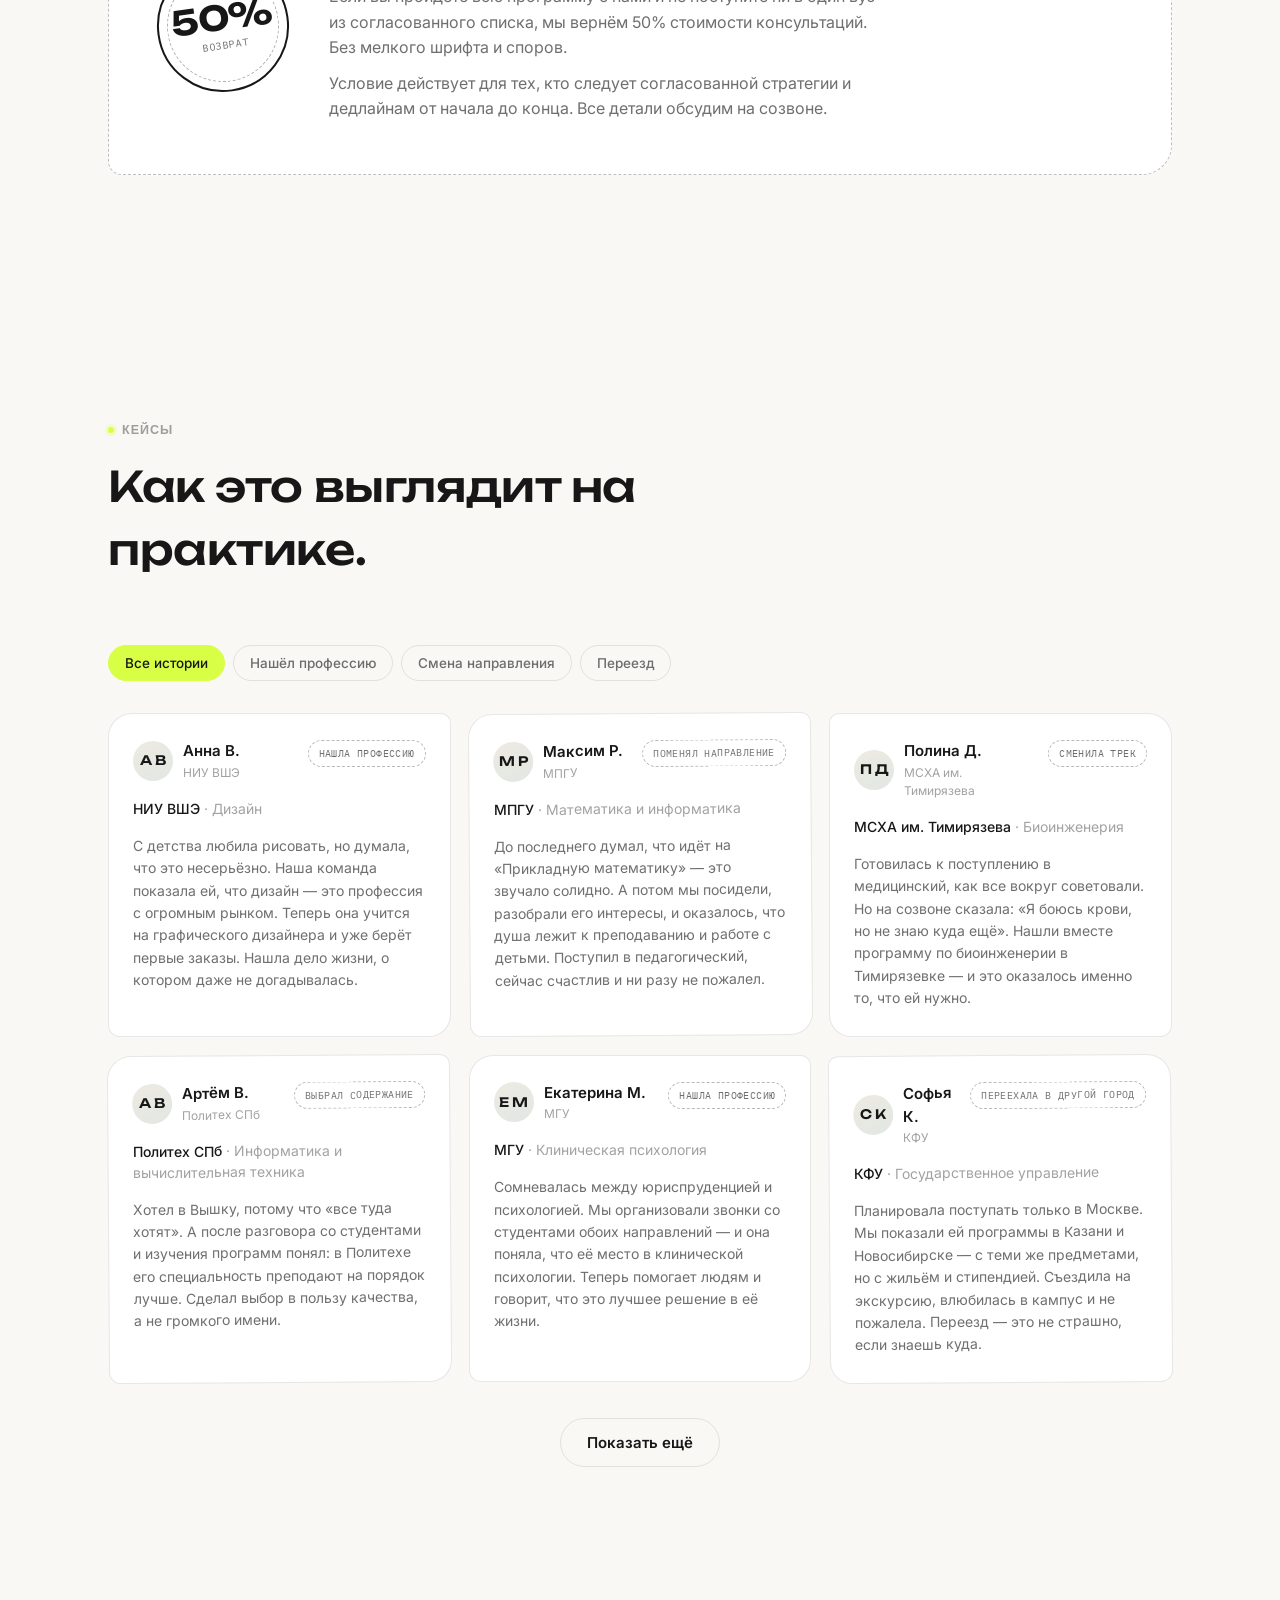
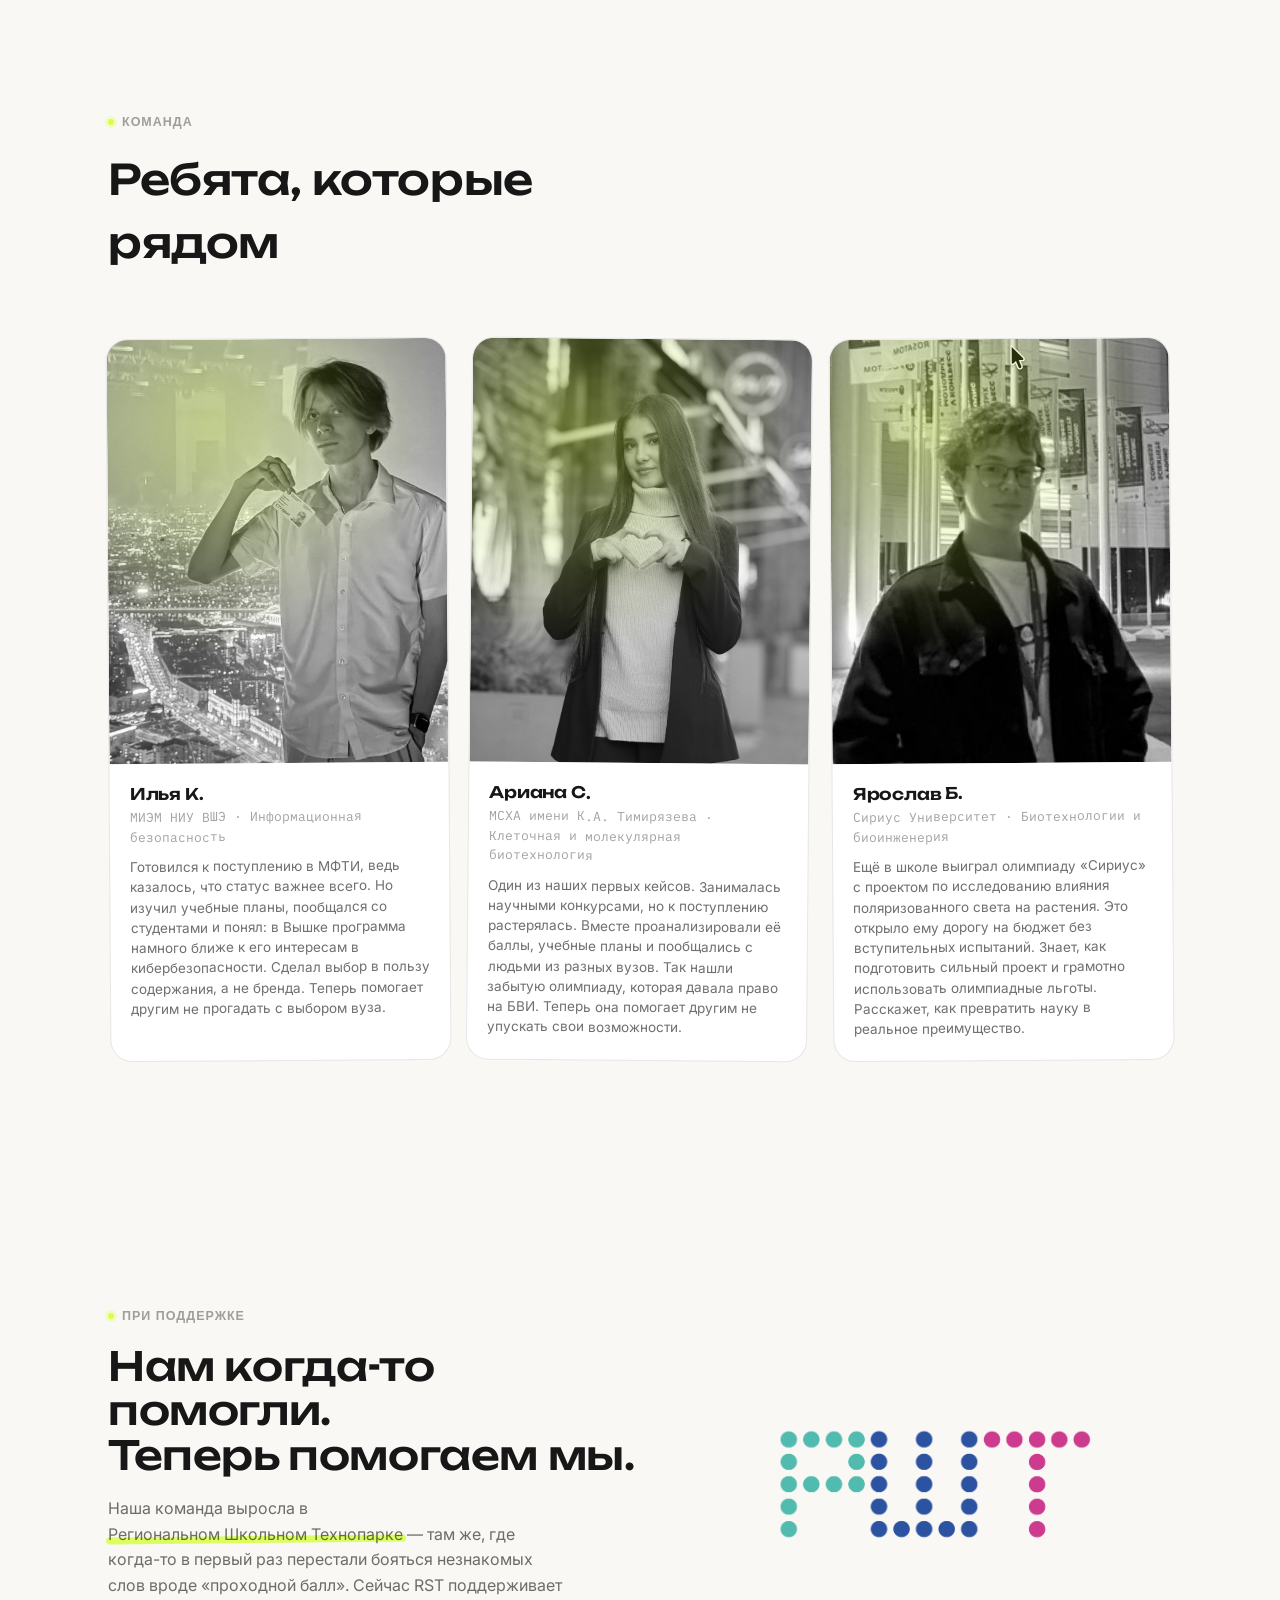
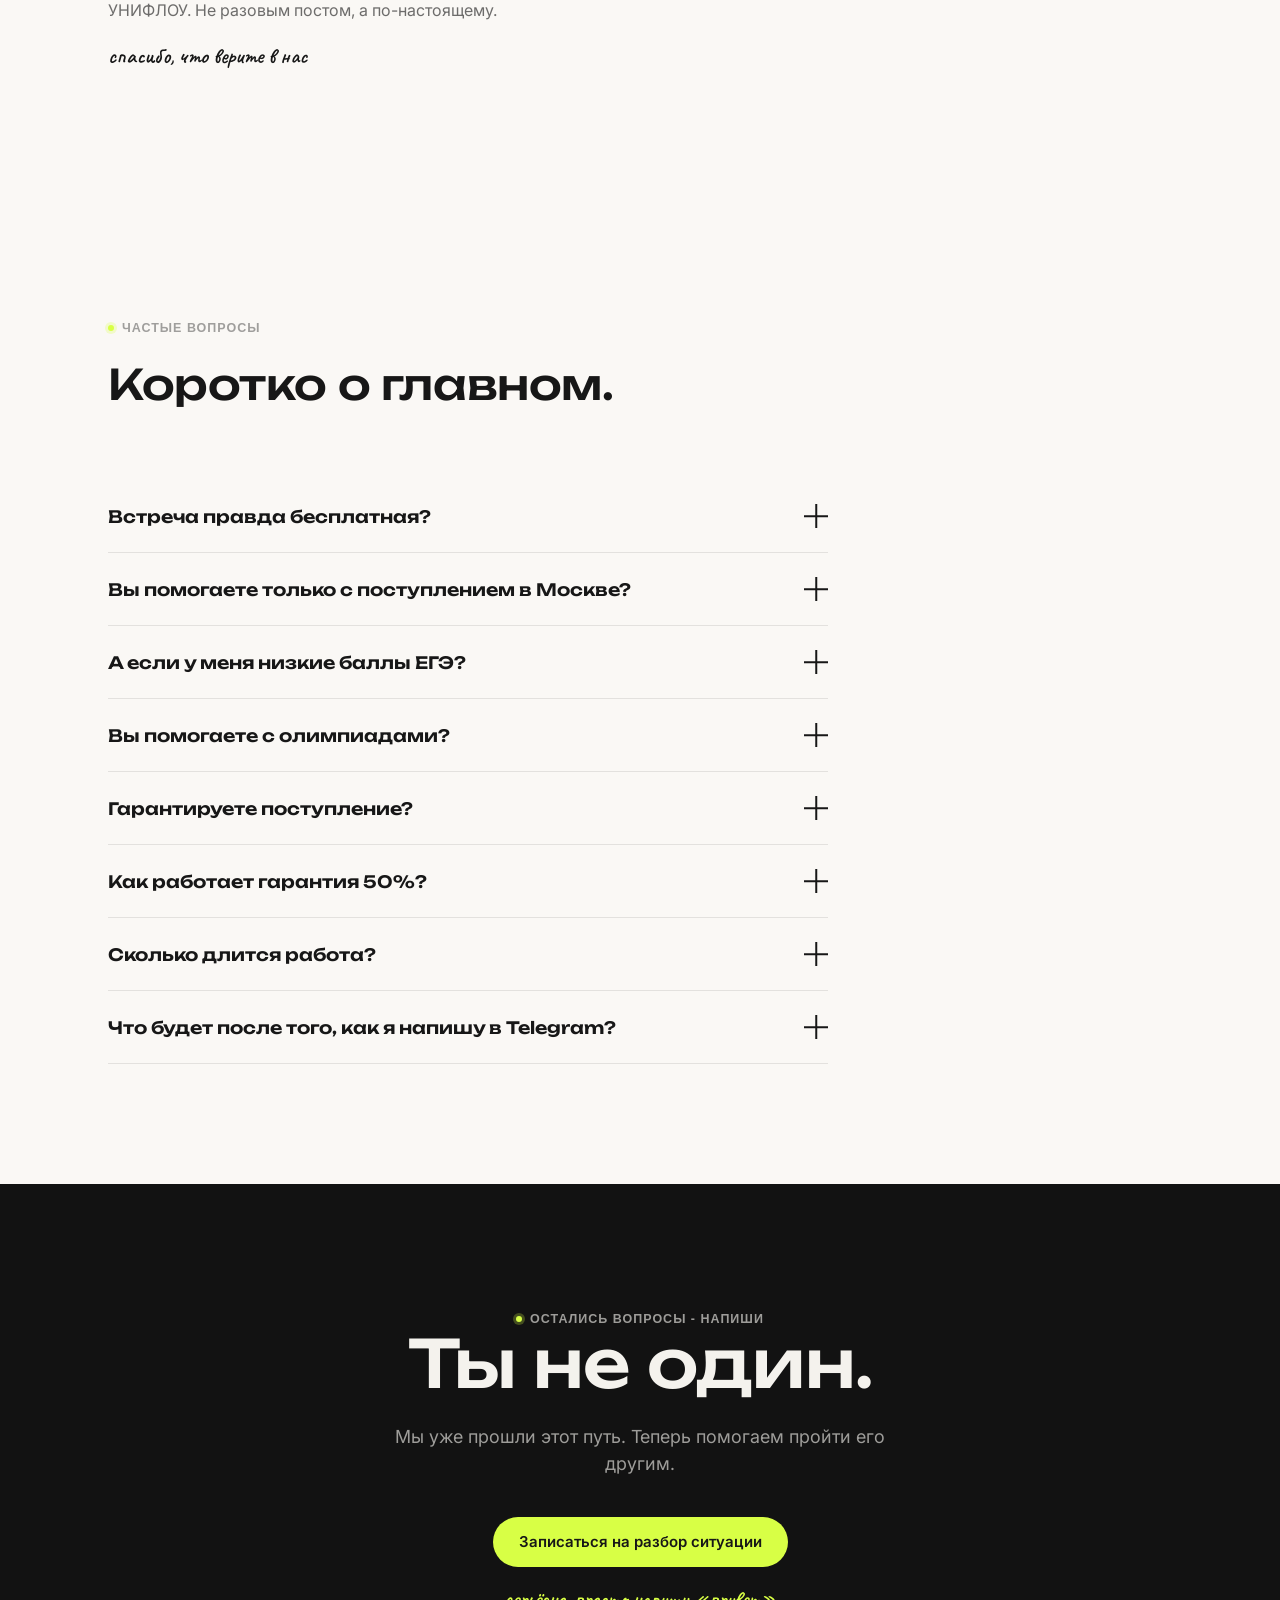
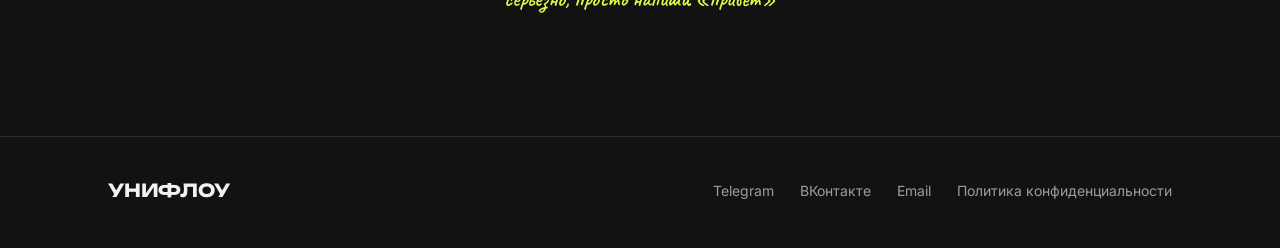
==== commit 31736e0d: "fix1" ====
--- a/index.html
+++ b/index.html
@@ -409,21 +409,29 @@
       </section>
 
       <!-- ПРИ ПОДДЕРЖКЕ REGIONAL SCHOOLTECH -->
-      <section id="supported" class="supported-by">
-        <div class="wrap supported-inner">
-          <img
-            class="supported-logo"
-            src="images/rsht.png"
-            alt="Regional SchoolTech"
-            loading="lazy"
-          />
-          <div class="supported-text">
+      <section id="supported">
+        <div class="wrap supported-grid">
+          <div class="supported-copy">
             <div class="eyebrow reveal">При поддержке</div>
+            <h2 class="reveal">
+              Нам когда-то помогли.<br />Теперь помогаем мы.
+            </h2>
             <p class="reveal">
-              Участники нашей команды учились в Региональном школьном технопарке
-              — а теперь РШТ поддерживает УНИФЛОУ.
+              Наша команда выросла в
+              <span class="mark">Региональном Школьном Технопарке</span> — там
+              же, где когда-то в первый раз перестали бояться незнакомых слов
+              вроде «проходной балл». Сейчас RST поддерживает УНИФЛОУ. Не
+              разовым постом, а по-настоящему.
             </p>
-            <div class="note reveal">свои люди, а не просто спонсор</div>
+            <div class="note reveal">спасибо, что верите в нас</div>
+          </div>
+          <div class="supported-mark reveal">
+            <img
+              class="supported-logo"
+              src="images/rsht.png"
+              alt="Regional SchoolTech"
+              loading="lazy"
+            />
           </div>
         </div>
       </section>
--- a/styles.css
+++ b/styles.css
@@ -974,50 +974,52 @@
 }
 
 /* ==========================================
-   ПРИ ПОДДЕРЖКЕ (компактная плашка)
-   ========================================== */
-.supported-by {
-  padding: 56px 0;
-  border-top: 1px solid var(--line);
-  border-bottom: 1px solid var(--line);
-}
-.supported-inner {
+   ПРИ ПОДДЕРЖКЕ — дрейфующее поле точек
+   вокруг лого RST (лого само состоит из точек,
+   мы продолжаем этот приём в композиции)
+   ========================================== */
+.supported-grid {
+  display: grid;
+  grid-template-columns: 1.05fr 0.95fr;
+  gap: 48px;
+  align-items: center;
+}
+@media (max-width: 860px) {
+  .supported-grid {
+    grid-template-columns: 1fr;
+    gap: 40px;
+  }
+}
+
+.supported-copy .eyebrow {
+  margin-bottom: 18px;
+}
+.supported-copy h2 {
+  font-size: clamp(28px, 3.4vw, 40px);
+  line-height: 1.12;
+  margin-bottom: 18px;
+}
+.supported-copy p {
+  font-size: 16px;
+  color: var(--ink-soft);
+  max-width: 46ch;
+  line-height: 1.6;
+  margin: 0 0 16px 0;
+}
+
+.supported-mark {
+  position: relative;
+  min-height: 300px;
   display: flex;
   align-items: center;
   justify-content: center;
-  gap: 32px;
-  flex-wrap: wrap;
-  text-align: left;
 }
 .supported-logo {
-  height: 100px;
-  width: auto;
-  flex-shrink: 0;
-}
-.supported-text {
-  max-width: 500px;
-}
-.supported-text .eyebrow {
-  margin-bottom: 6px;
-}
-.supported-text p {
-  margin: 0;
-  font-size: 15px;
-  color: var(--ink-soft);
-  line-height: 1.5;
-}
-.supported-text .note {
-  margin-top: 6px;
-  font-size: 18px;
-}
-@media (max-width: 620px) {
-  .supported-inner {
-    flex-direction: column;
-    text-align: center;
-  }
-  .supported-text {
-    max-width: none;
-  }
+  position: relative;
+  z-index: 2;
+  width: 100%;
+  max-width: 340px;
+  height: auto;
 }
 
 /* ==========================================
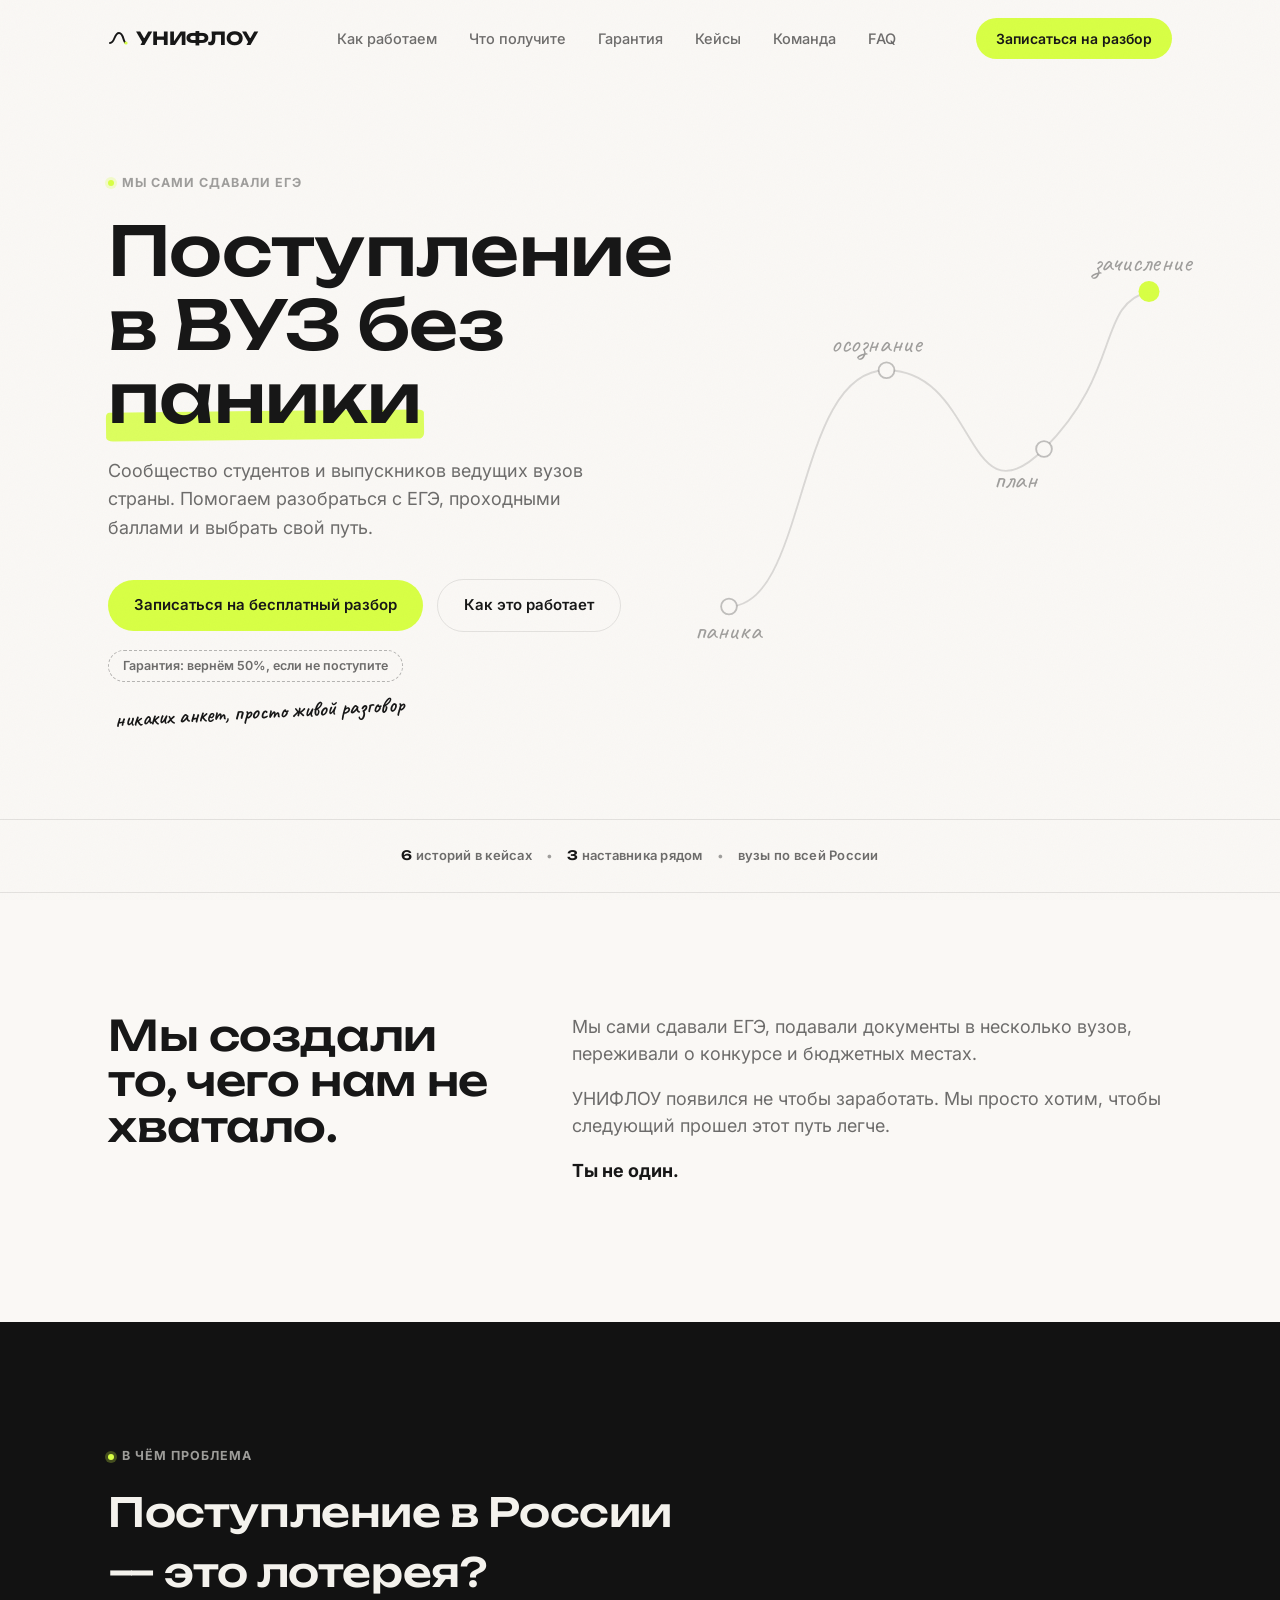
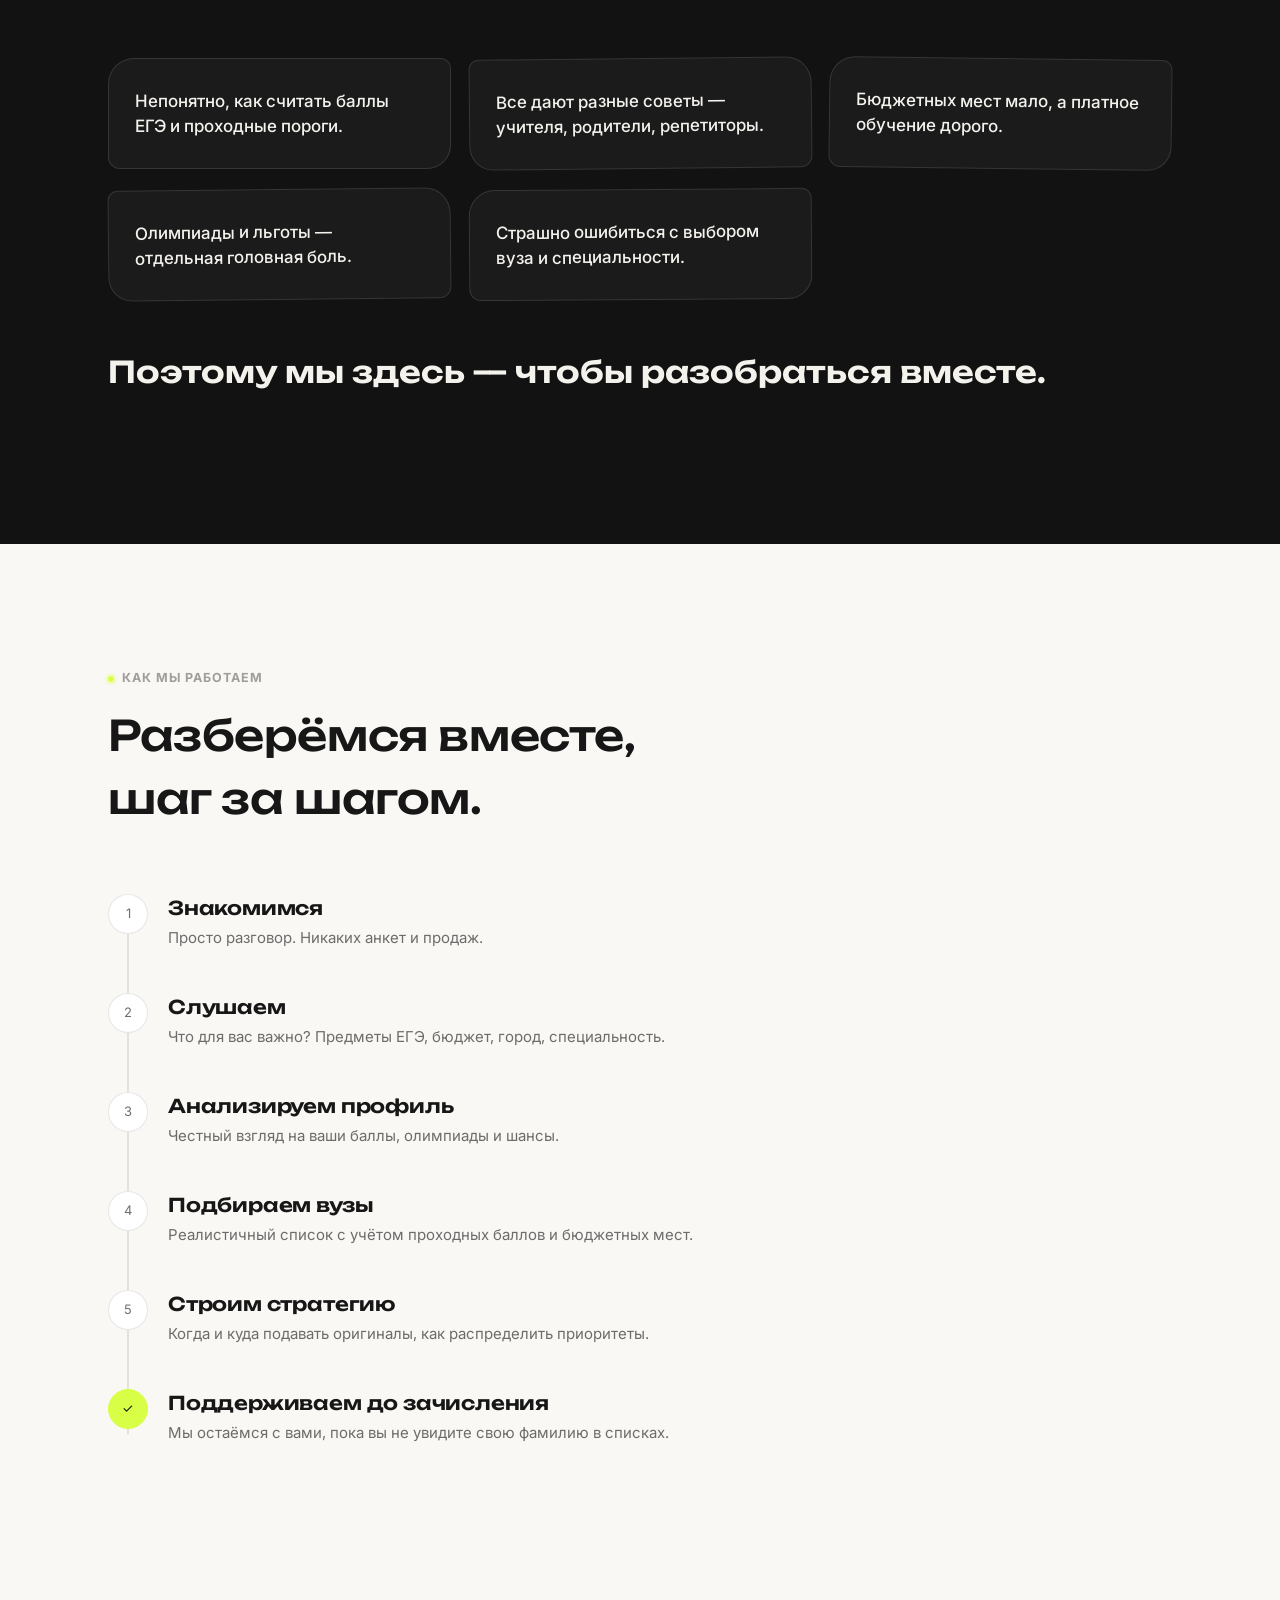
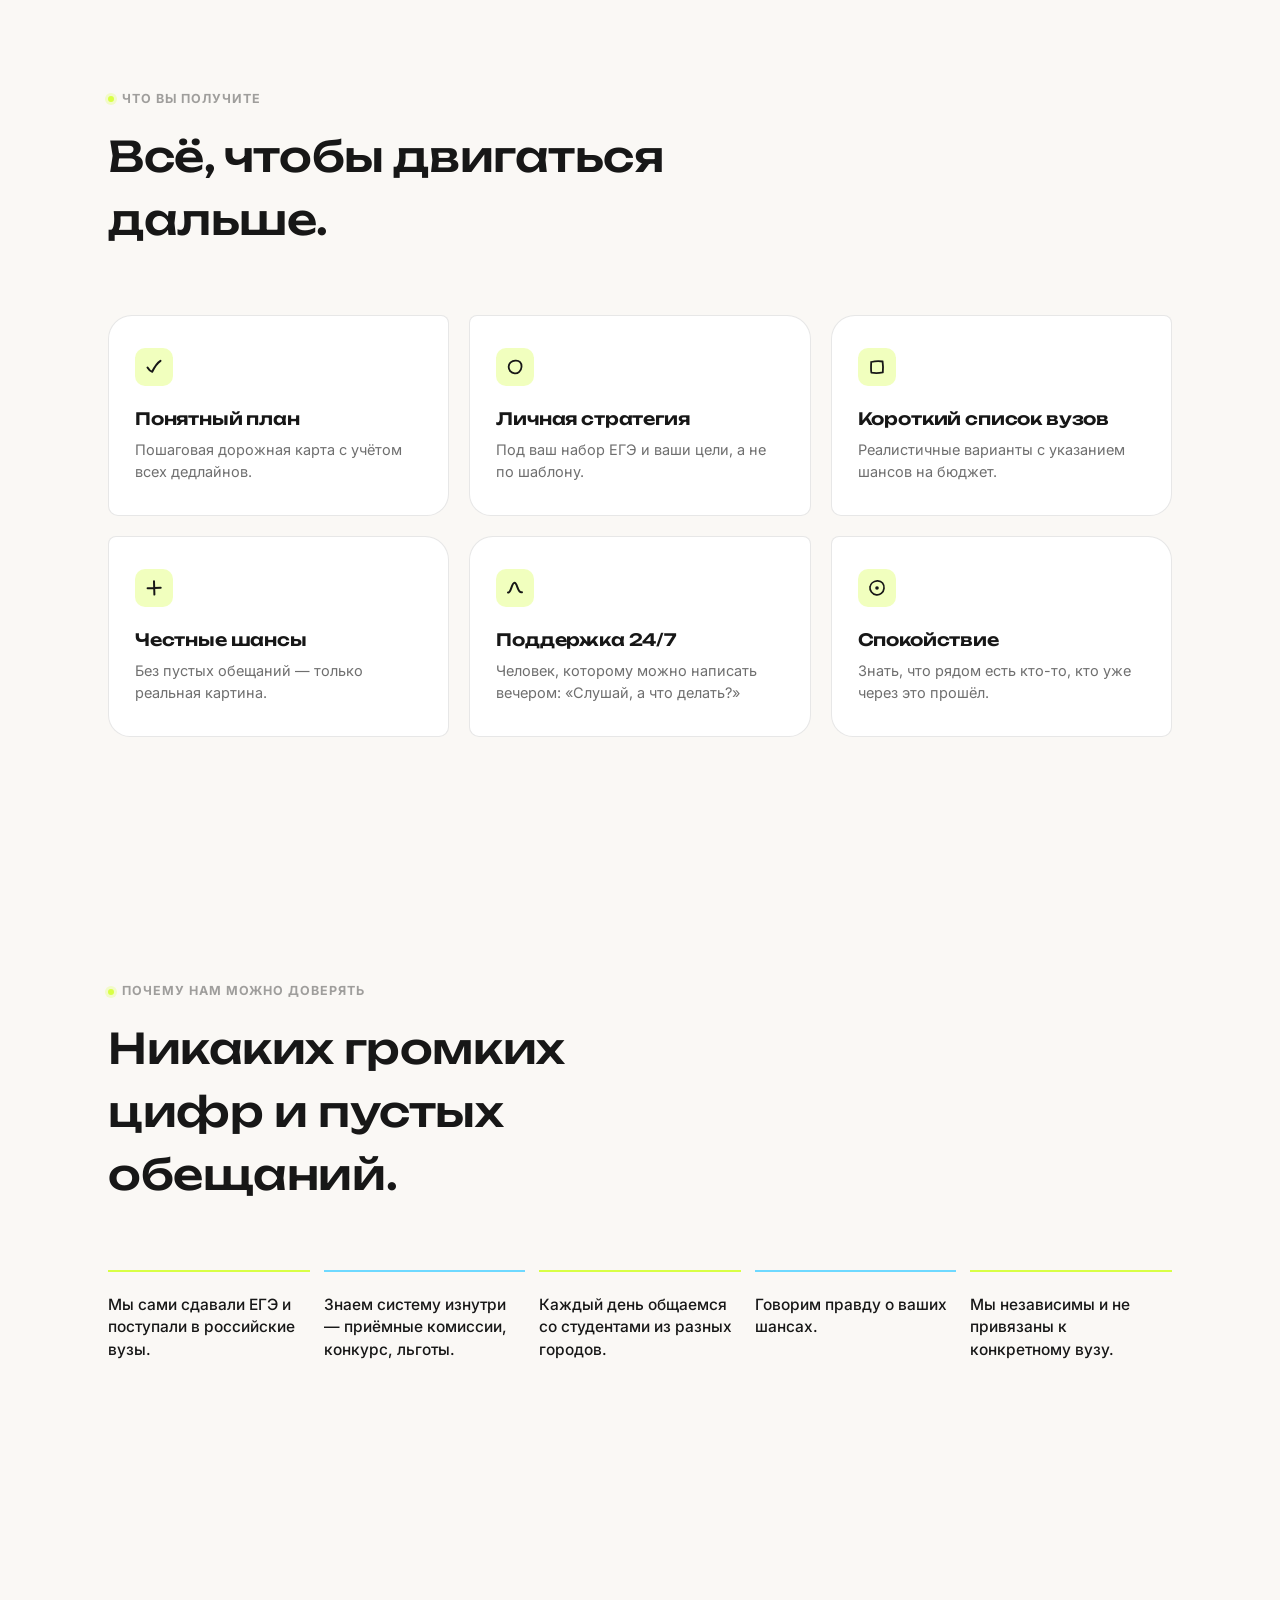
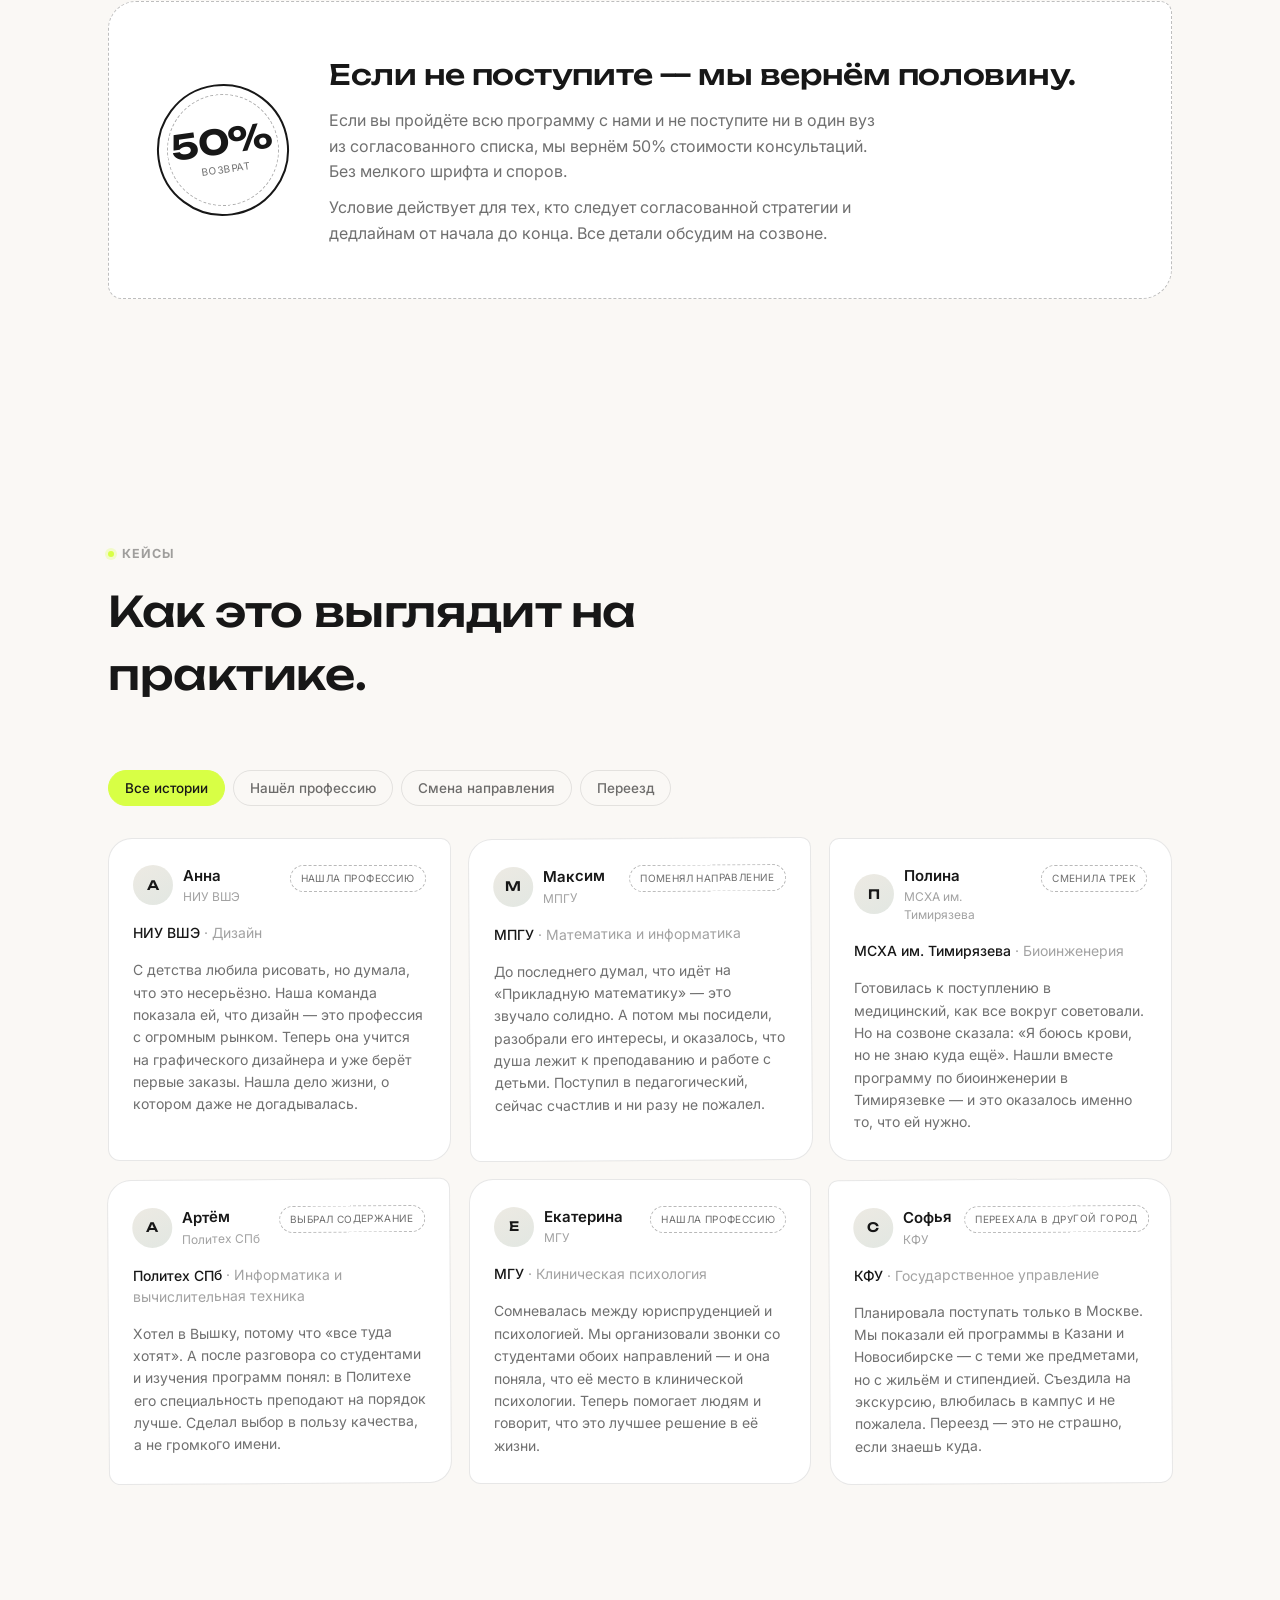
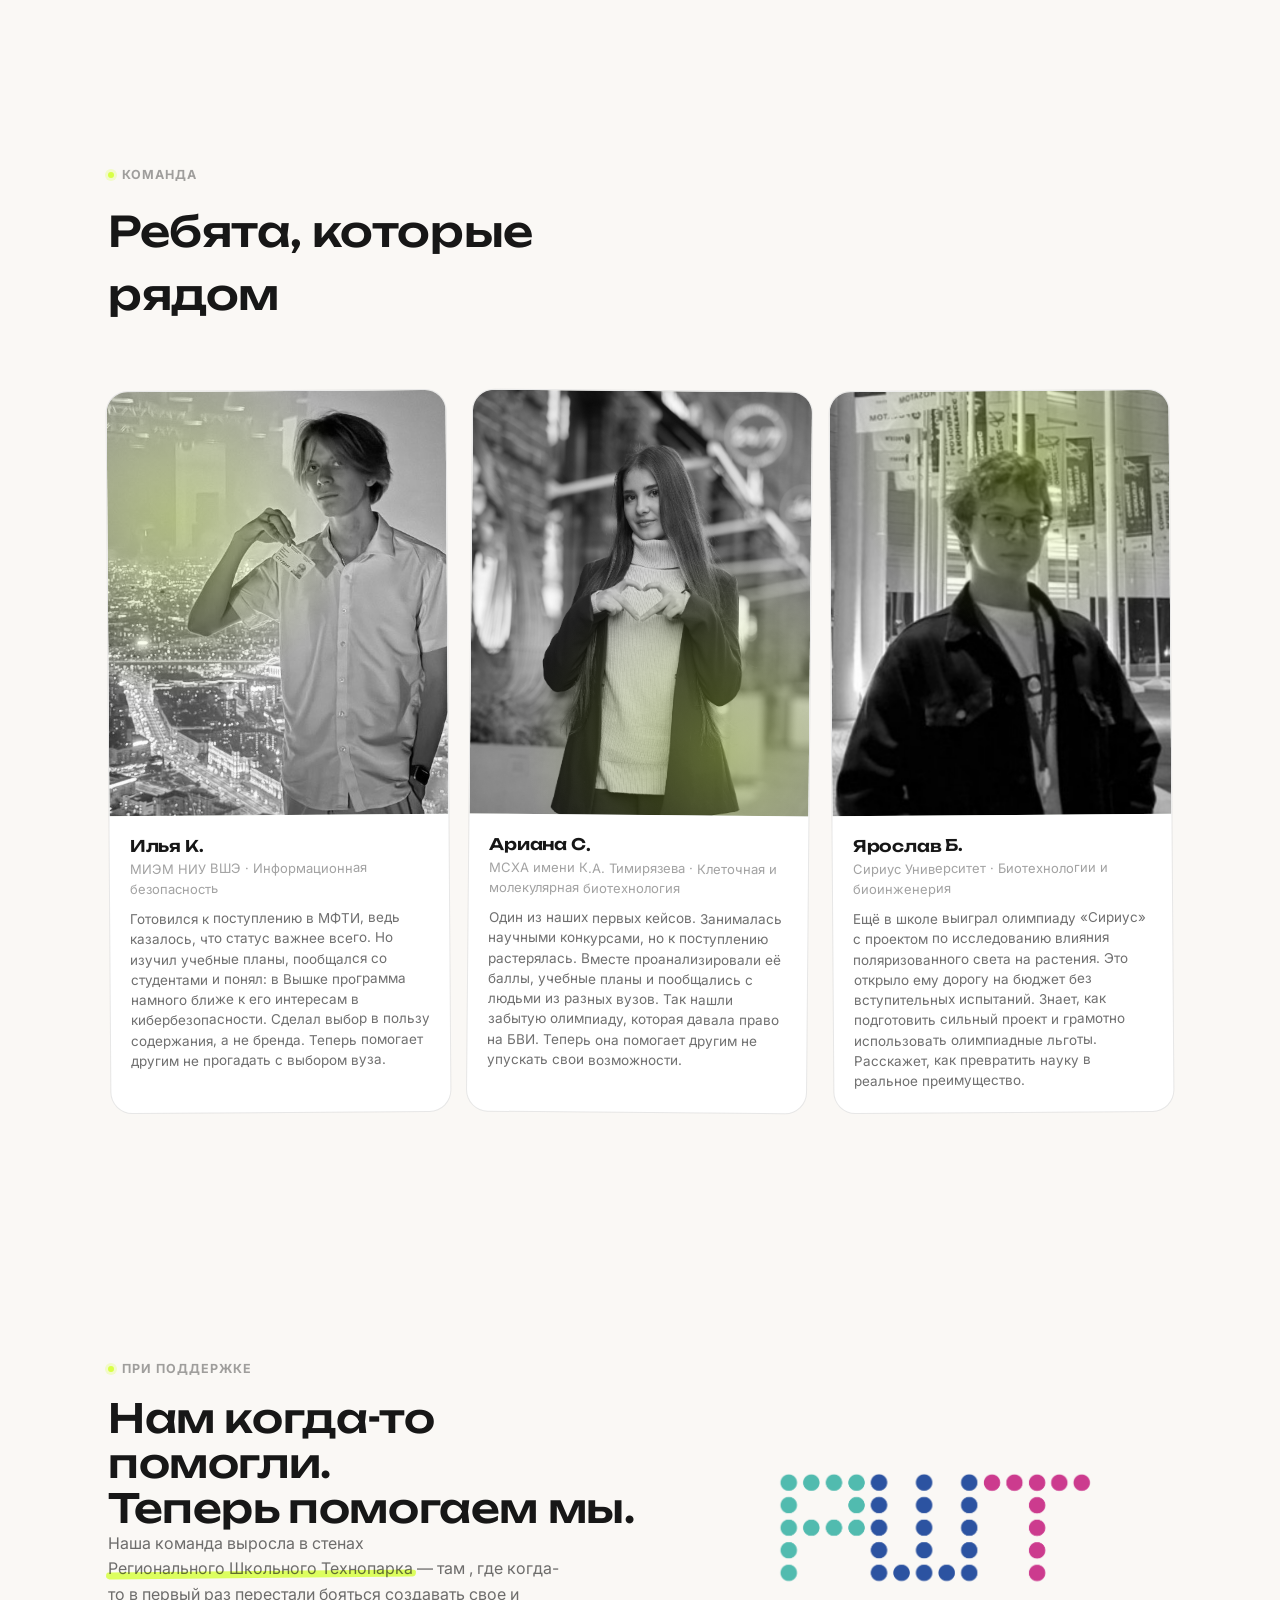
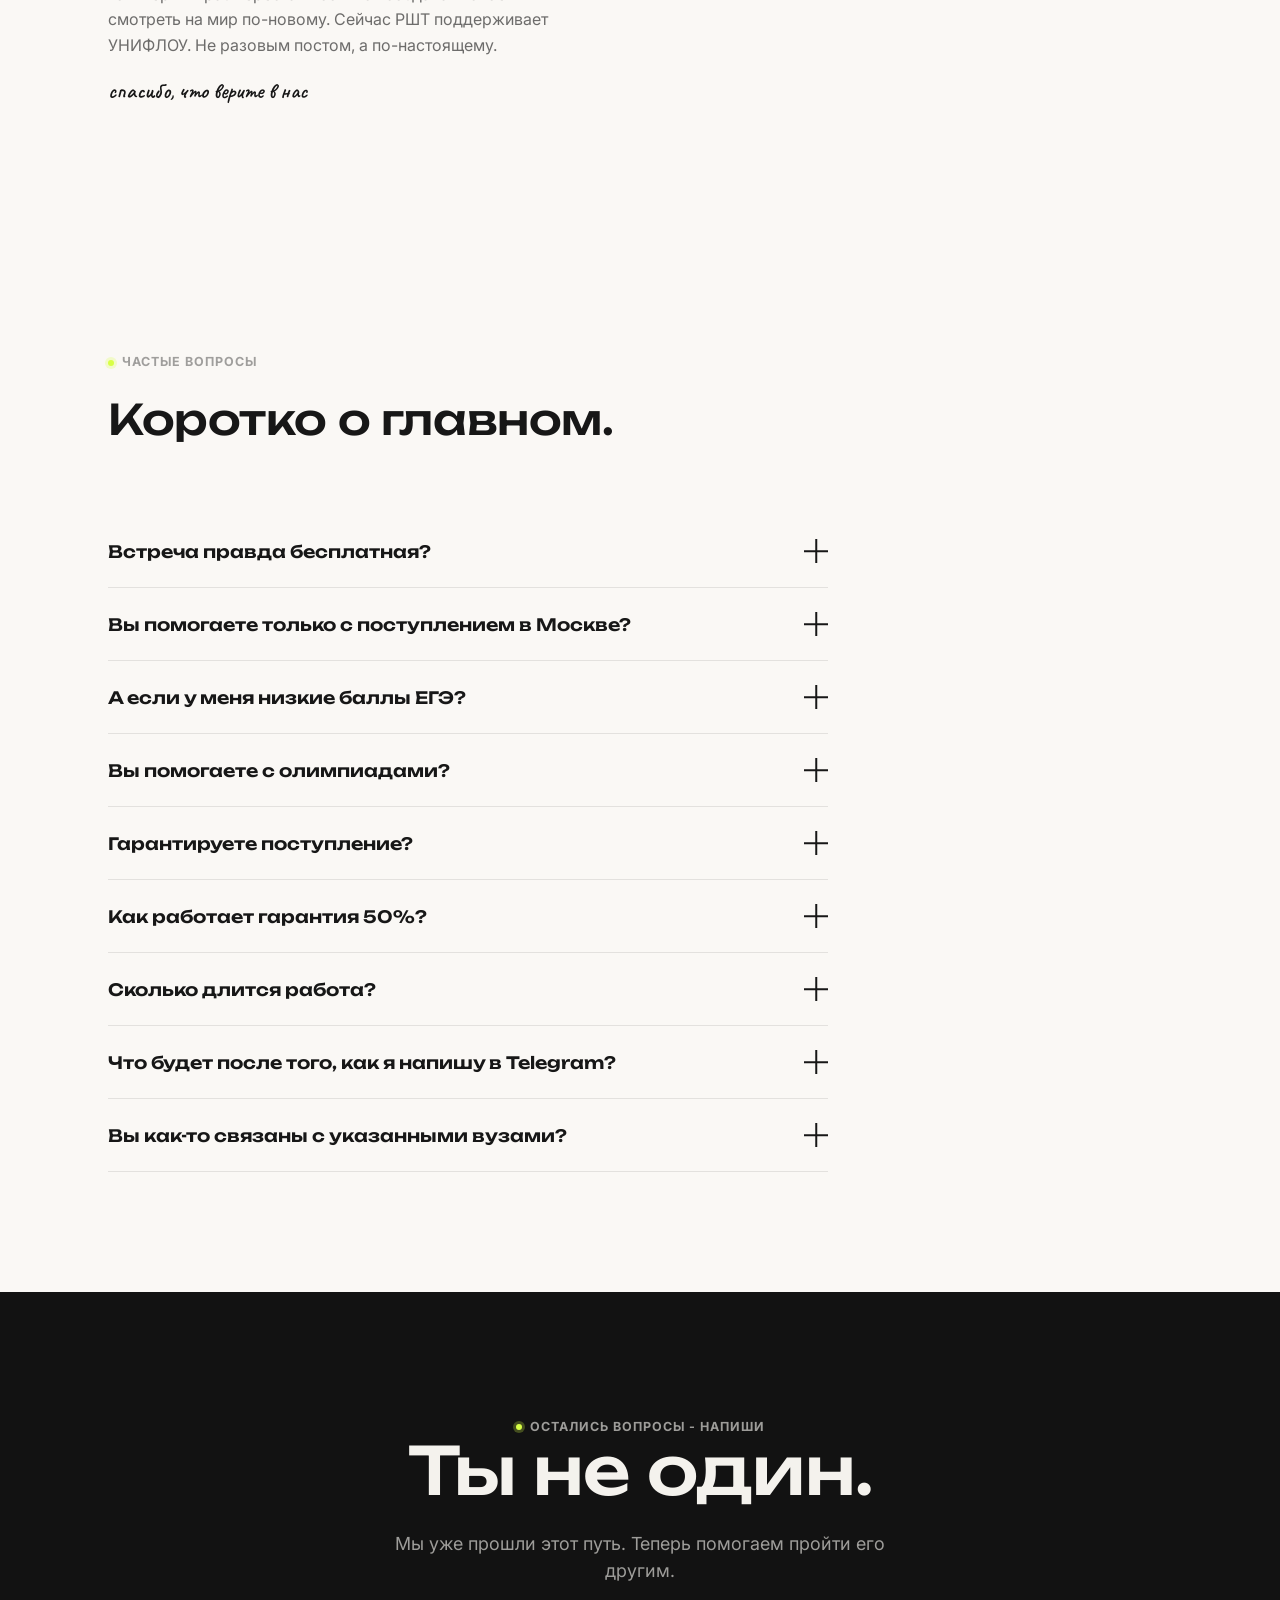
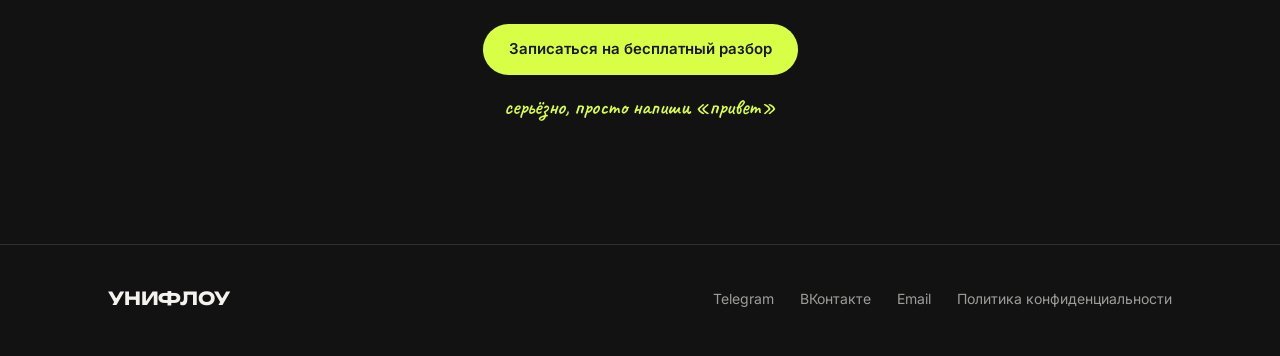
==== commit 39d6567c: "mvp" ====
--- a/index.html
+++ b/index.html
@@ -19,7 +19,7 @@
     <link rel="preconnect" href="https://fonts.googleapis.com" />
     <link rel="preconnect" href="https://fonts.gstatic.com" crossorigin />
     <link
-      href="https://fonts.googleapis.com/css2?family=Unbounded:wght@500;600;700&family=Inter:wght@400;500;600&family=IBM+Plex+Mono:wght@500&family=Caveat:wght@600;700&display=swap"
+      href="https://fonts.googleapis.com/css2?family=Unbounded:wght@500;600;700&family=Inter:wght@400;500;600&family=Caveat:wght@600;700&display=swap"
       rel="stylesheet"
     />
 
@@ -58,7 +58,7 @@
             rel="noopener noreferrer"
             class="btn btn-primary"
           >
-            Задать вопрос
+            Записаться на разбор
           </a>
         </div>
       </div>
@@ -83,12 +83,17 @@
                 target="_blank"
                 rel="noopener noreferrer"
                 class="btn btn-primary"
-                >Открыть Telegram</a
+                >Записаться на бесплатный разбор</a
               >
               <a href="#how" class="btn btn-ghost">Как это работает</a>
             </div>
-            <div class="note hero-note reveal">
-              никаких анкет, просто живой разговор
+            <div class="hero-trust reveal">
+              <span class="hero-badge"
+                >Гарантия: вернём 50%, если не поступите</span
+              >
+              <span class="note hero-note">
+                никаких анкет, просто живой разговор
+              </span>
             </div>
           </div>
           <div class="flow-visual reveal">
@@ -119,6 +124,21 @@
         </div>
       </section>
 
+      <!-- ЧЕСТНЫЕ ЦИФРЫ (считаются из реальных данных в script.js) -->
+      <div class="stat-strip reveal">
+        <div class="wrap stat-strip-inner">
+          <span class="stat-item"
+            ><span id="statCases">–</span> историй в кейсах</span
+          >
+          <span class="stat-sep" aria-hidden="true">•</span>
+          <span class="stat-item"
+            ><span id="statTeam">–</span> наставника рядом</span
+          >
+          <span class="stat-sep" aria-hidden="true">•</span>
+          <span class="stat-item">вузы по всей России</span>
+        </div>
+      </div>
+
       <!-- ЗАЧЕМ МЫ ЕСТЬ -->
       <section id="why">
         <div class="wrap why">
@@ -417,10 +437,10 @@
               Нам когда-то помогли.<br />Теперь помогаем мы.
             </h2>
             <p class="reveal">
-              Наша команда выросла в
-              <span class="mark">Региональном Школьном Технопарке</span> — там
-              же, где когда-то в первый раз перестали бояться незнакомых слов
-              вроде «проходной балл». Сейчас RST поддерживает УНИФЛОУ. Не
+              Наша команда выросла в стенах
+              <span class="mark">Регионального Школьного Технопарка</span> — там
+              , где когда-то в первый раз перестали бояться создавать свое и
+              смотреть на мир по-новому. Сейчас РШТ поддерживает УНИФЛОУ. Не
               разовым постом, а по-настоящему.
             </p>
             <div class="note reveal">спасибо, что верите в нас</div>
@@ -533,6 +553,19 @@
                 <p>
                   Мы свяжемся, договоримся о созвоне и пройдём все шаги из
                   нашего плана.
+                </p>
+              </div>
+            </div>
+            <div class="faq-item reveal">
+              <button class="faq-q" aria-expanded="false">
+                Вы как-то связаны с указанными вузами?
+                <span class="faq-icon"></span>
+              </button>
+              <div class="faq-a">
+                <p>
+                  УНИФЛОУ — независимый проект. Мы не аффилированы с указанными
+                  вузами и не получали от них лицензий на использование
+                  символики
                 </p>
               </div>
             </div>
@@ -556,7 +589,7 @@
               target="_blank"
               rel="noopener noreferrer"
               class="btn btn-primary"
-              >Записаться на разбор ситуации</a
+              >Записаться на бесплатный разбор</a
             >
           </div>
           <div class="note reveal" style="margin-top: 16px">
--- a/styles.css
+++ b/styles.css
@@ -125,7 +125,7 @@
 }
 
 .eyebrow {
-  font-family: "Space Grotesk", sans-serif;
+  font-family: "Inter", sans-serif;
   font-size: 12.5px;
   font-weight: 700;
   letter-spacing: 0.08em;
@@ -348,8 +348,58 @@
   align-items: center;
 }
 .hero-note {
-  margin-top: 14px;
+  margin-top: 0;
   margin-left: 6px;
+}
+.hero-trust {
+  display: flex;
+  align-items: center;
+  gap: 14px;
+  flex-wrap: wrap;
+  margin-top: 18px;
+}
+.hero-badge {
+  font-family: "Inter", sans-serif;
+  font-size: 12.5px;
+  font-weight: 600;
+  color: var(--ink-soft);
+  border: 1px dashed rgba(23, 23, 23, 0.3);
+  border-radius: 100px;
+  padding: 6px 14px;
+  white-space: nowrap;
+}
+
+.stat-strip {
+  border-top: 1px solid var(--line);
+  border-bottom: 1px solid var(--line);
+  padding: 26px 0;
+}
+.stat-strip-inner {
+  display: flex;
+  align-items: center;
+  justify-content: center;
+  gap: 14px;
+  flex-wrap: wrap;
+}
+.stat-item {
+  font-size: 13px;
+  font-weight: 600;
+  letter-spacing: 0.02em;
+  color: var(--ink-soft);
+}
+.stat-item span {
+  font-family: "Unbounded", sans-serif;
+  color: var(--ink);
+  font-weight: 600;
+}
+.stat-sep {
+  color: var(--ink-faint);
+  font-size: 12px;
+}
+@media (max-width: 560px) {
+  .stat-strip-inner {
+    gap: 8px 10px;
+  }
 }
 
 /* ==========================================
@@ -543,7 +593,7 @@
   display: flex;
   align-items: center;
   justify-content: center;
-  font-family: "IBM Plex Mono", monospace;
+  font-family: "Inter", sans-serif;
   font-size: 13px;
   color: var(--ink-soft);
 }
@@ -695,7 +745,7 @@
   line-height: 1;
 }
 .guarantee-stamp .lbl {
-  font-family: "IBM Plex Mono", monospace;
+  font-family: "Inter", sans-serif;
   font-size: 10px;
   letter-spacing: 0.06em;
   text-transform: uppercase;
@@ -831,7 +881,7 @@
 }
 .case-tag {
   flex-shrink: 0;
-  font-family: "IBM Plex Mono", monospace;
+  font-family: "Inter", sans-serif;
   font-size: 10px;
   letter-spacing: 0.04em;
   text-transform: uppercase;
@@ -928,13 +978,74 @@
   content: "";
   position: absolute;
   inset: 0;
-  background: radial-gradient(
-    circle at 30% 20%,
-    rgba(216, 255, 69, 0.35),
-    transparent 55%
-  );
   pointer-events: none;
   z-index: 1;
+  opacity: 0.6;
+}
+
+/* Хаотичное свечение для каждой карточки */
+.team-card:nth-child(1) .team-photo::after {
+  background: radial-gradient(
+    circle at 20% 30%,
+    rgba(216, 255, 69, 0.5),
+    transparent 45%
+  );
+}
+
+.team-card:nth-child(2) .team-photo::after {
+  background: radial-gradient(
+    circle at 75% 85%,
+    rgba(216, 255, 69, 0.5),
+    transparent 45%
+  );
+}
+
+.team-card:nth-child(3) .team-photo::after {
+  background: radial-gradient(
+    circle at 60% 15%,
+    rgba(216, 255, 69, 0.5),
+    transparent 45%
+  );
+}
+
+.team-card:nth-child(4) .team-photo::after {
+  background: radial-gradient(
+    circle at 10% 70%,
+    rgba(216, 255, 69, 0.5),
+    transparent 45%
+  );
+}
+
+.team-card:nth-child(5) .team-photo::after {
+  background: radial-gradient(
+    circle at 85% 20%,
+    rgba(216, 255, 69, 0.5),
+    transparent 45%
+  );
+}
+
+.team-card:nth-child(6) .team-photo::after {
+  background: radial-gradient(
+    circle at 30% 80%,
+    rgba(216, 255, 69, 0.5),
+    transparent 45%
+  );
+}
+
+.team-card:nth-child(7) .team-photo::after {
+  background: radial-gradient(
+    circle at 90% 60%,
+    rgba(216, 255, 69, 0.5),
+    transparent 45%
+  );
+}
+
+.team-card:nth-child(8) .team-photo::after {
+  background: radial-gradient(
+    circle at 5% 40%,
+    rgba(216, 255, 69, 0.5),
+    transparent 45%
+  );
 }
 .team-initials {
   position: relative;
@@ -963,7 +1074,7 @@
   font-size: 13px;
   color: var(--ink-faint);
   margin-bottom: 10px;
-  font-family: "IBM Plex Mono", monospace;
+  font-family: "Inter", sans-serif;
 }
 .team-info p {
   margin: 0;
@@ -987,7 +1098,7 @@
 @media (max-width: 860px) {
   .supported-grid {
     grid-template-columns: 1fr;
-    gap: 40px;
+    gap: 10px;
   }
 }
 
@@ -997,7 +1108,6 @@
 .supported-copy h2 {
   font-size: clamp(28px, 3.4vw, 40px);
   line-height: 1.12;
-  margin-bottom: 18px;
 }
 .supported-copy p {
   font-size: 16px;
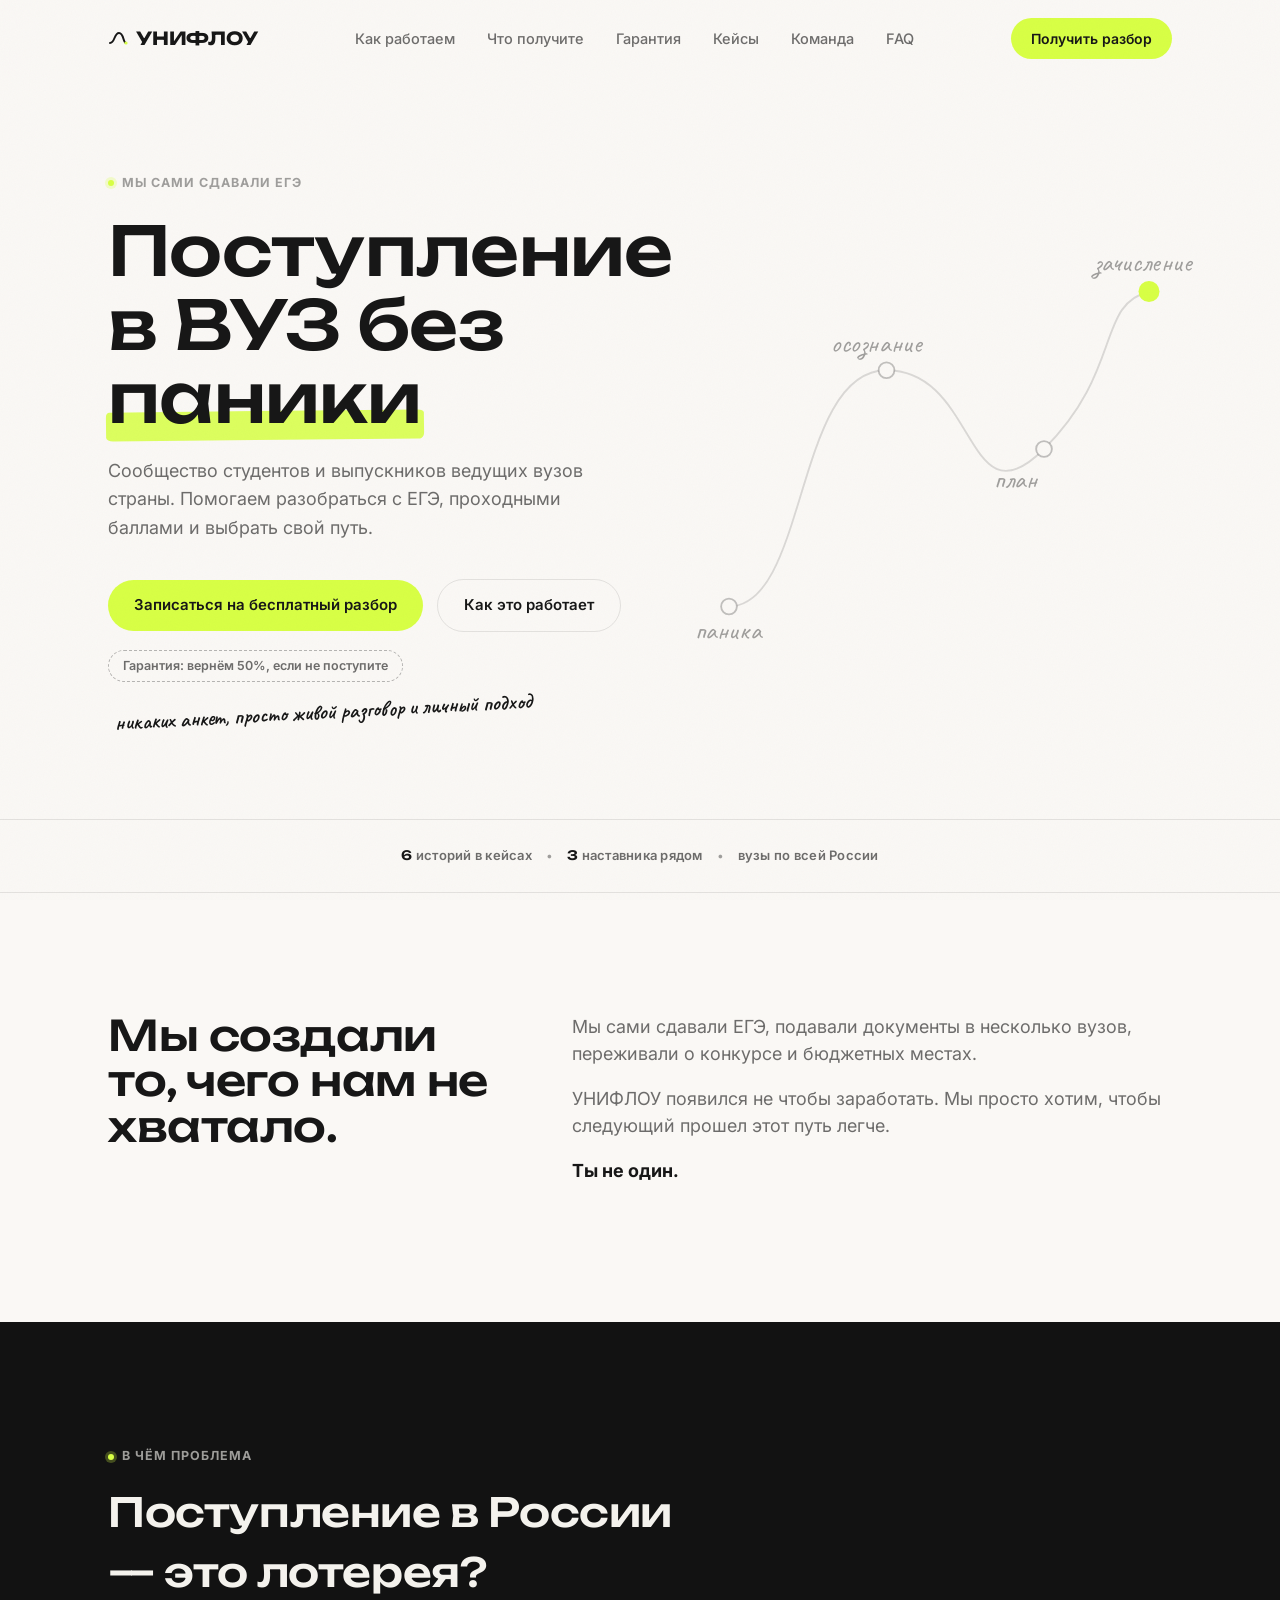
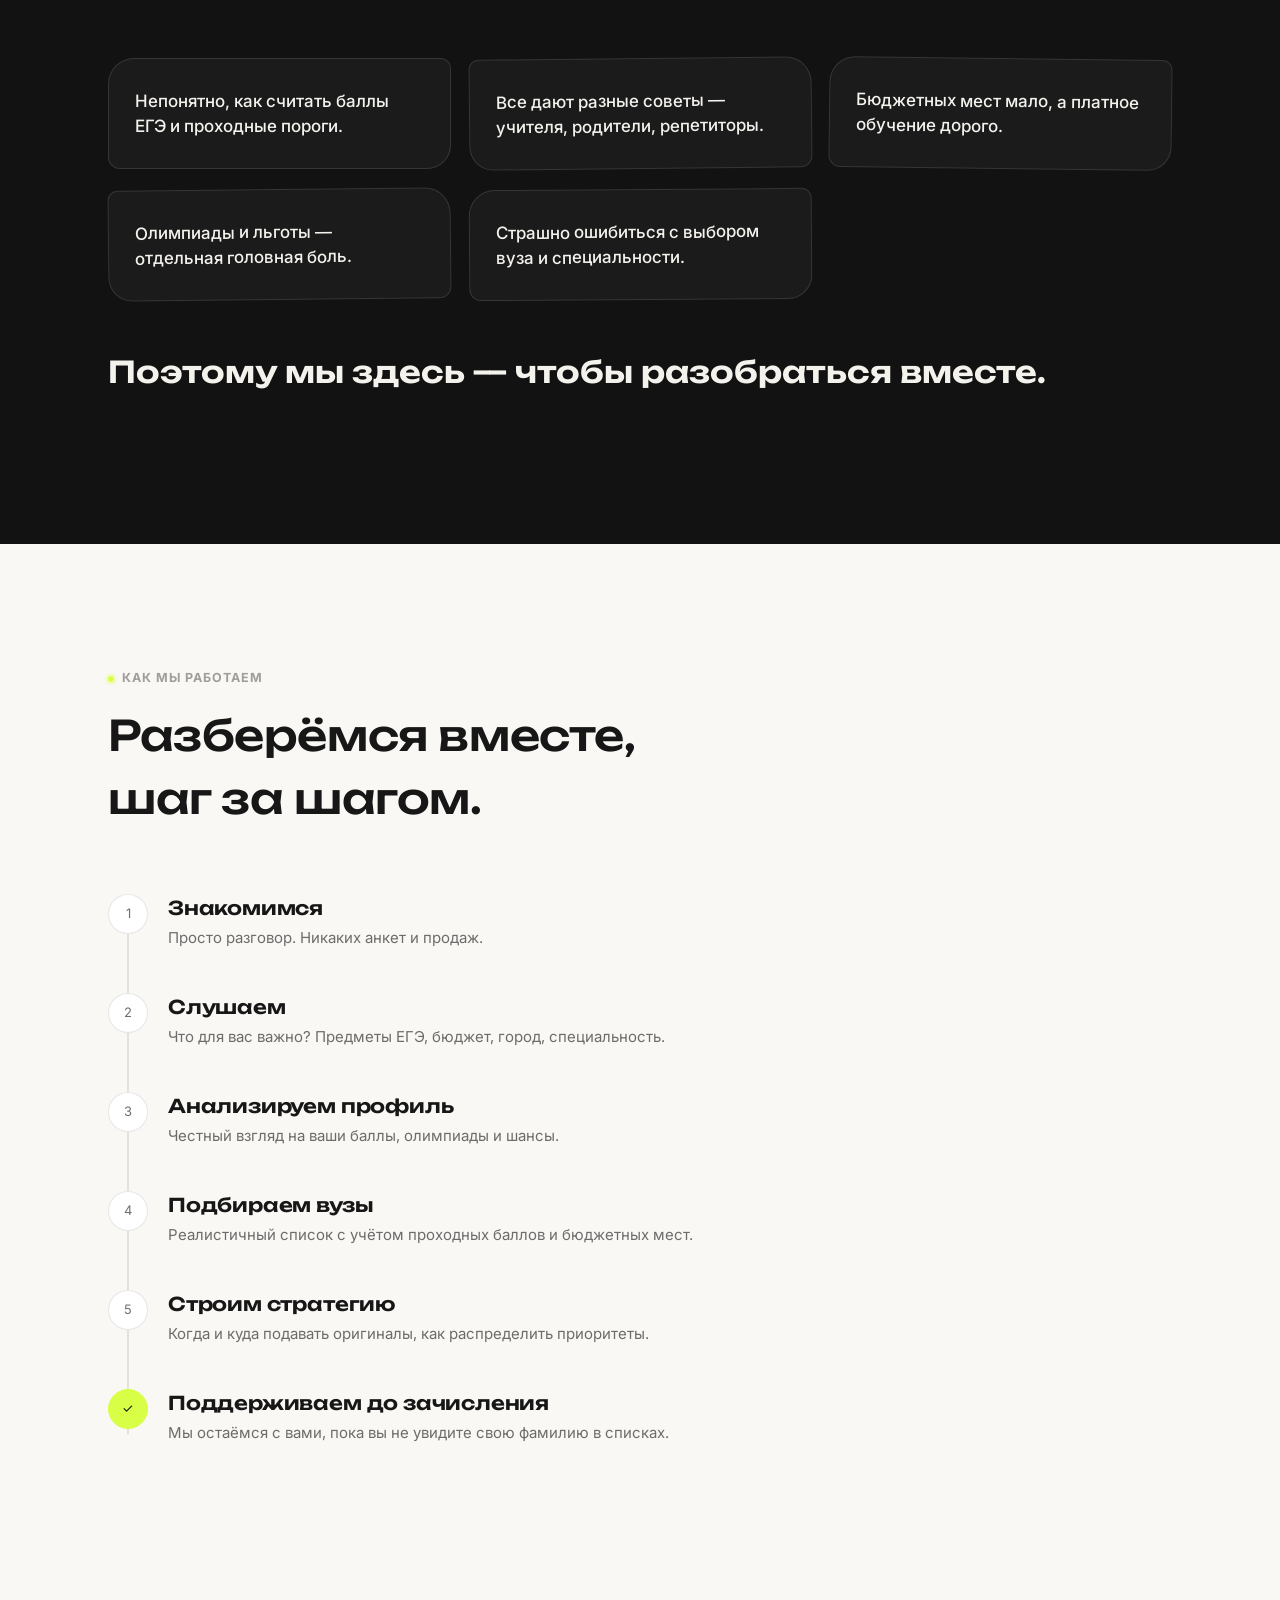
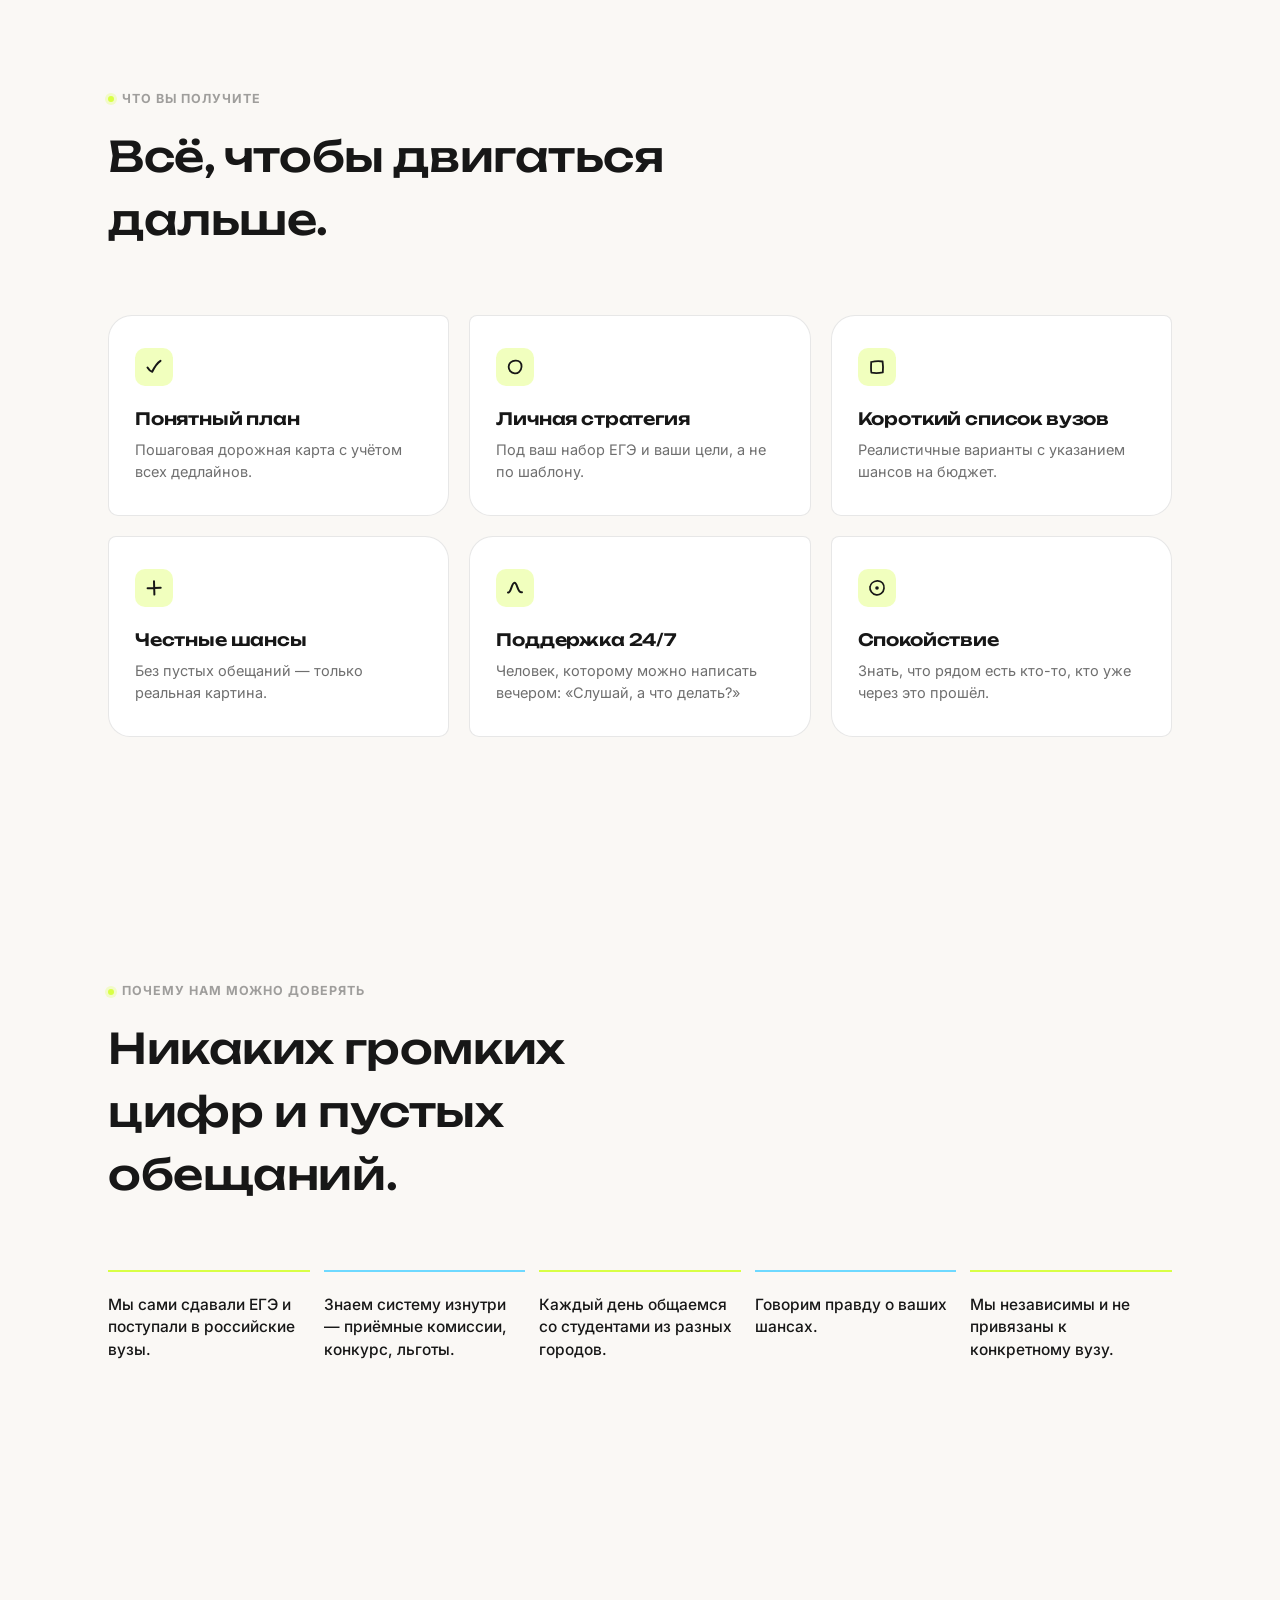
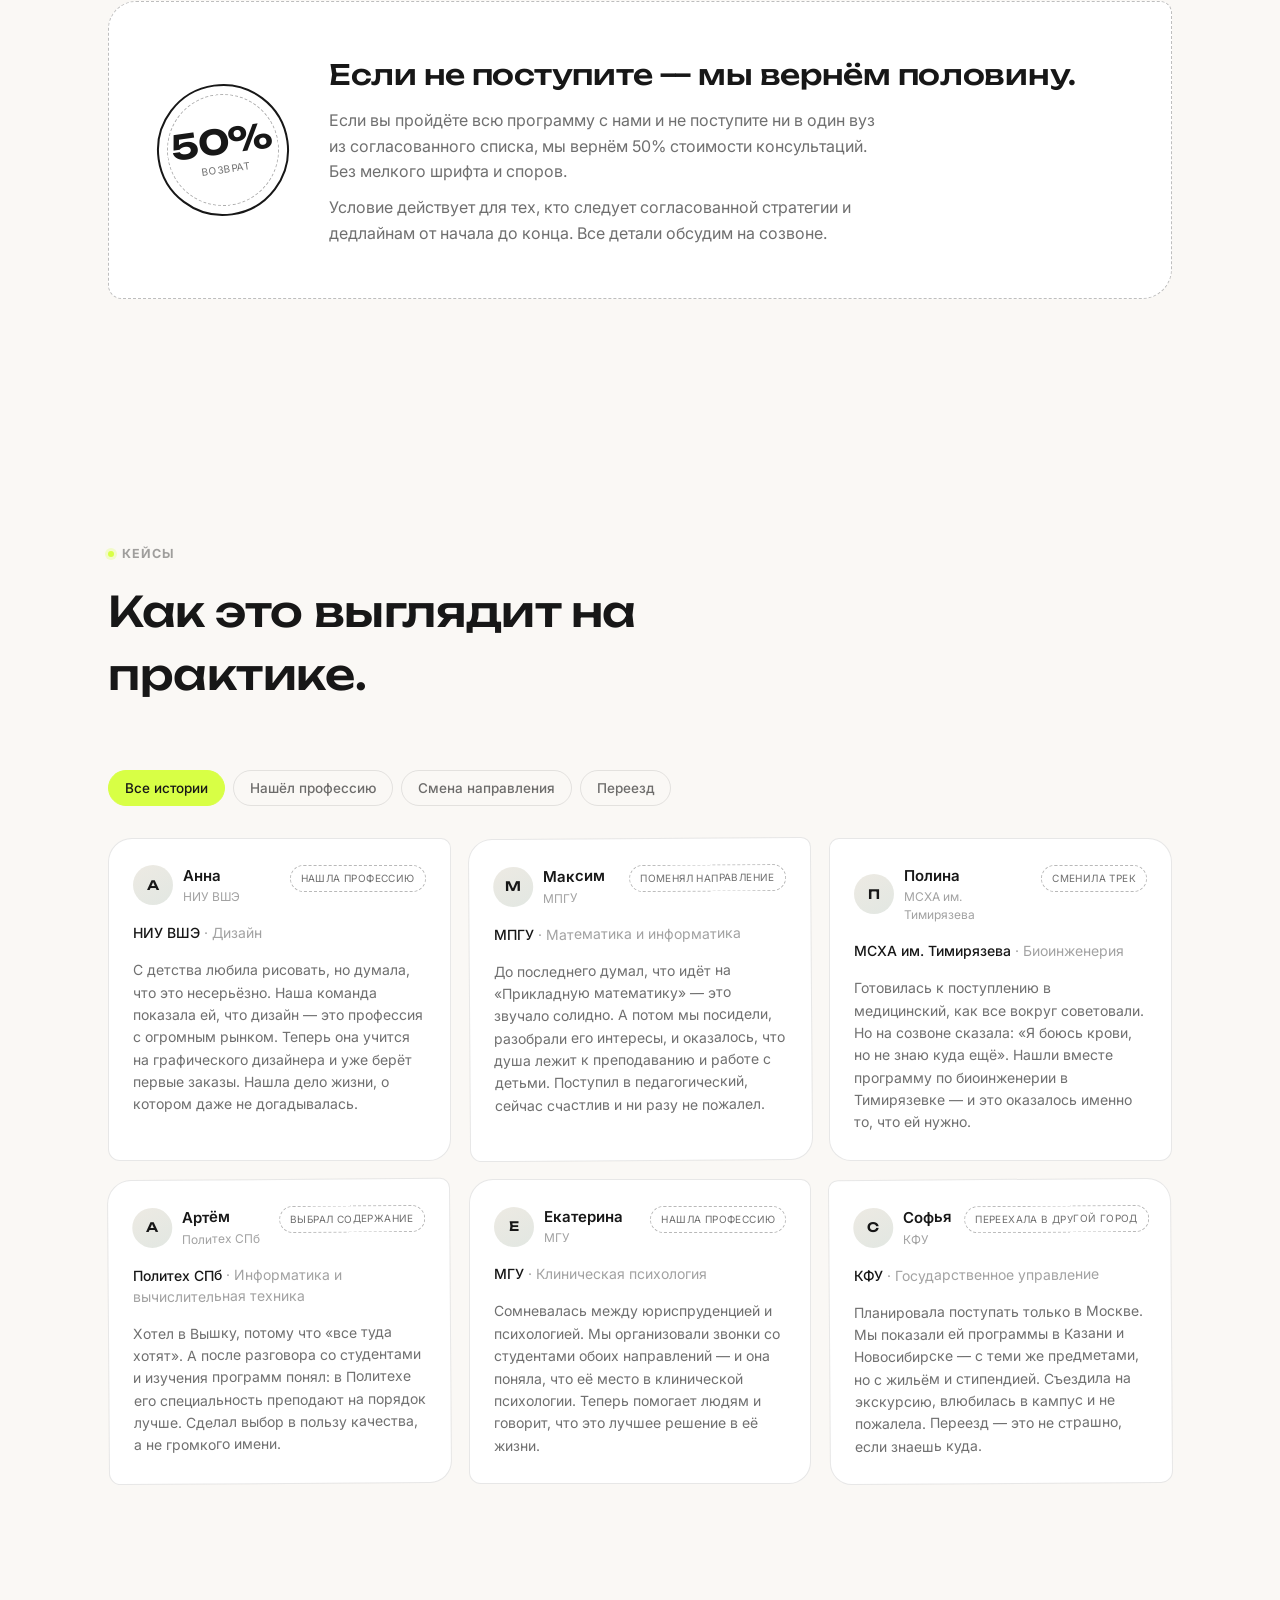
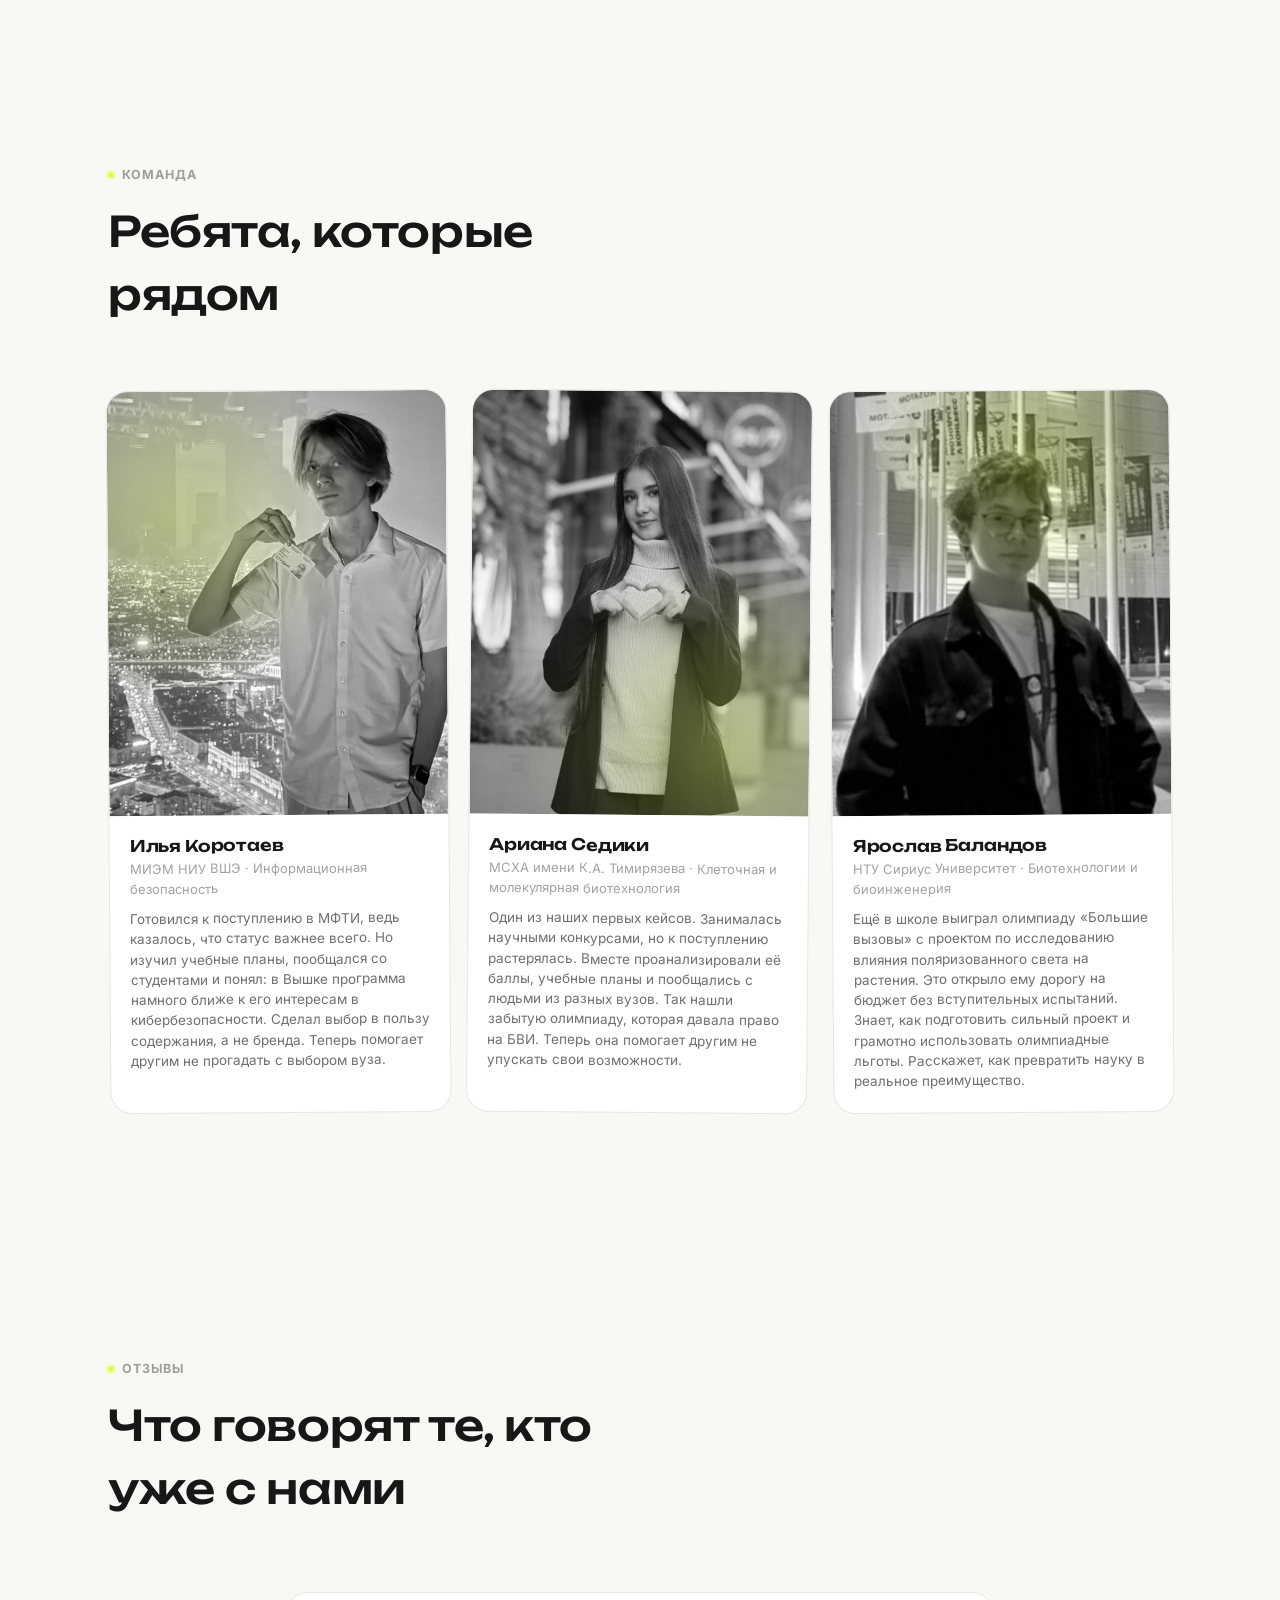
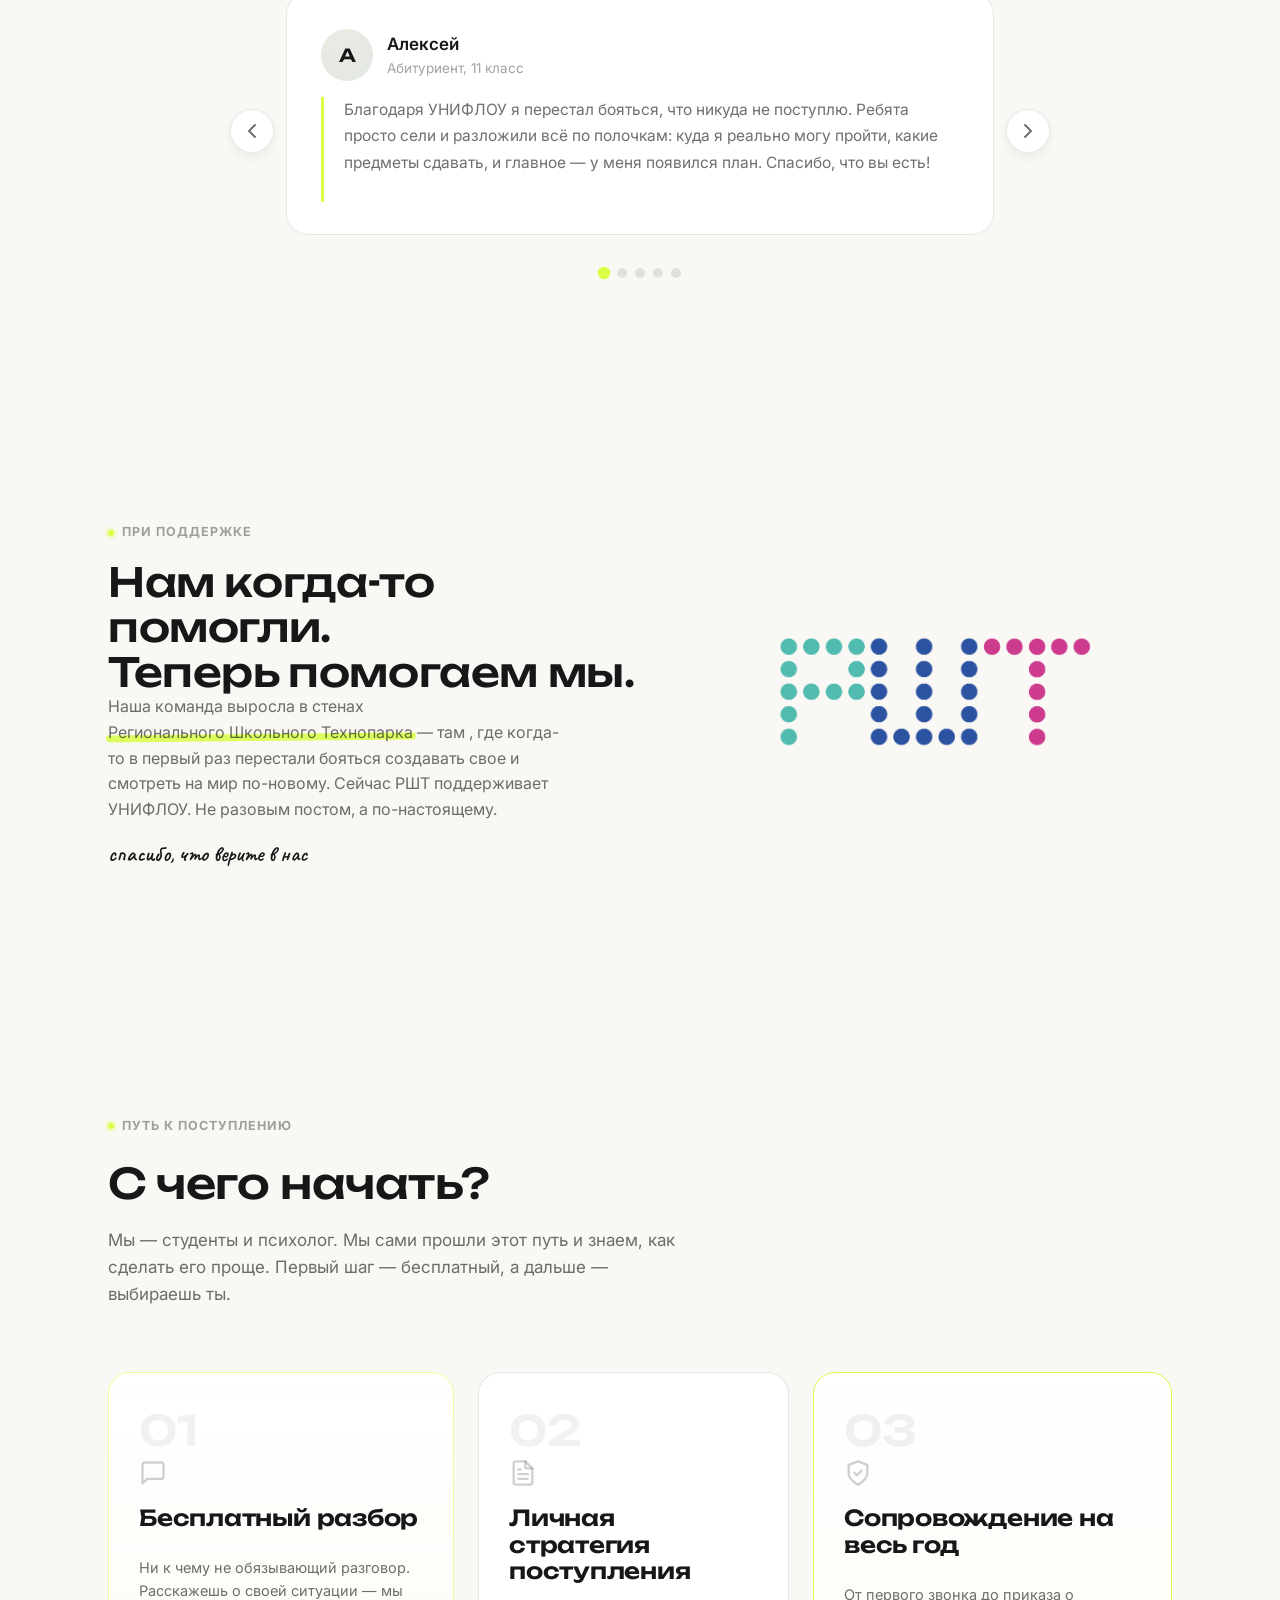
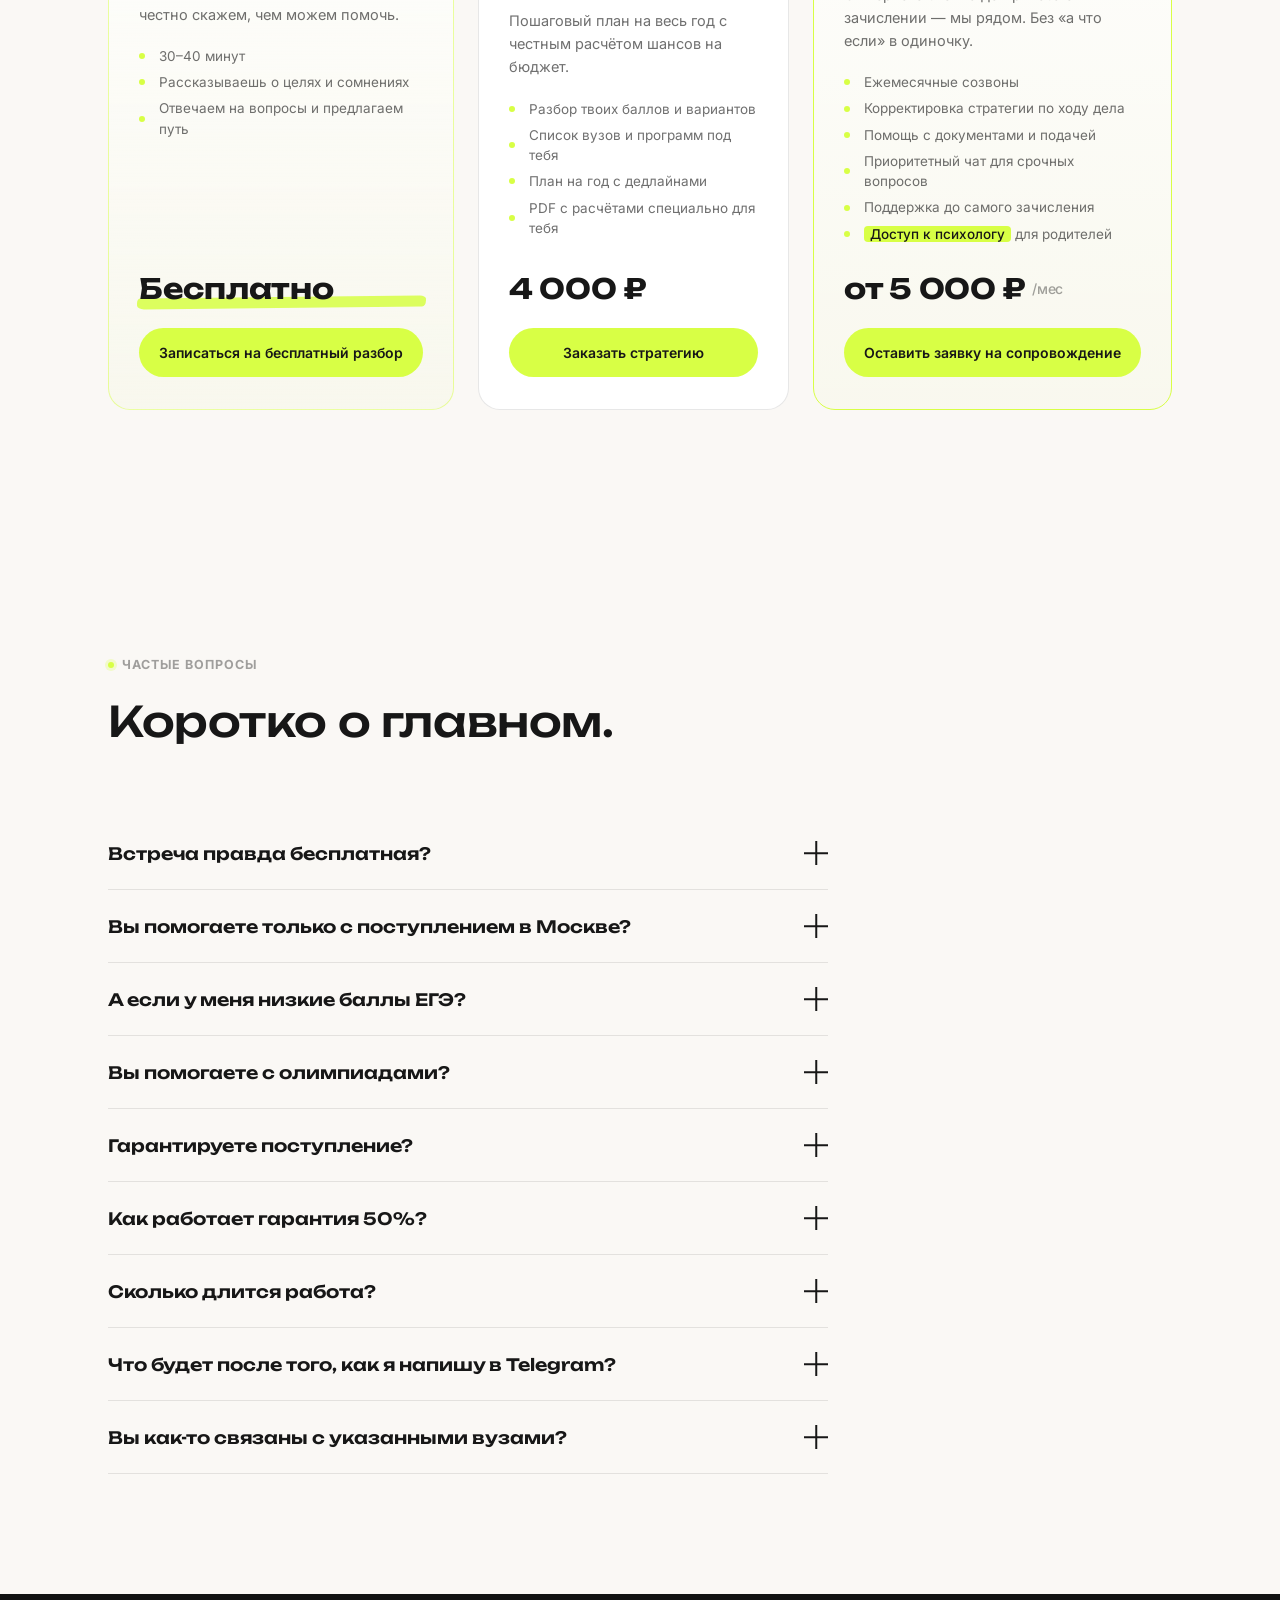
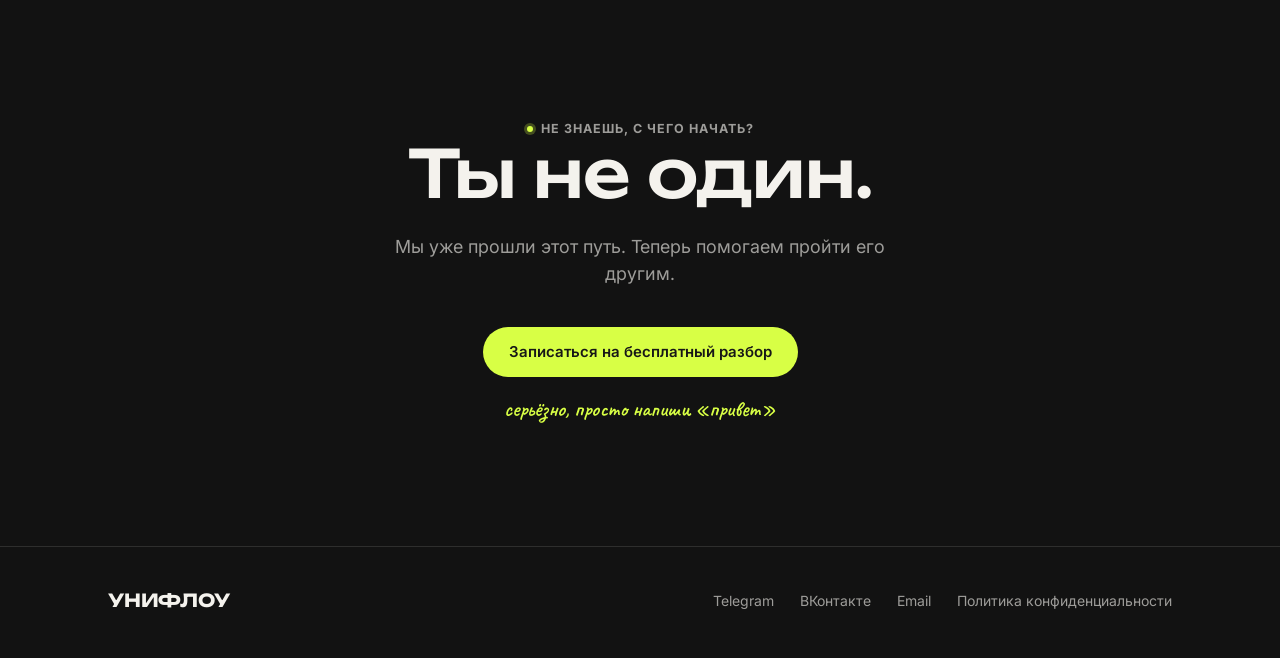
==== commit c1364411: "reviews and fixes" ====
--- a/index.html
+++ b/index.html
@@ -53,12 +53,12 @@
         </nav>
         <div class="nav-cta">
           <a
-            href="#"
+            href="https://t.me/bkmz7692"
             target="_blank"
             rel="noopener noreferrer"
             class="btn btn-primary"
           >
-            Записаться на разбор
+            Получить разбор
           </a>
         </div>
       </div>
@@ -79,7 +79,7 @@
             </p>
             <div class="hero-ctas reveal">
               <a
-                href="#"
+                href="https://t.me/bkmz7692"
                 target="_blank"
                 rel="noopener noreferrer"
                 class="btn btn-primary"
@@ -92,7 +92,7 @@
                 >Гарантия: вернём 50%, если не поступите</span
               >
               <span class="note hero-note">
-                никаких анкет, просто живой разговор
+                никаких анкет, просто живой разговор и личный подход
               </span>
             </div>
           </div>
@@ -428,6 +428,71 @@
         </div>
       </section>
 
+      <!-- ОТЗЫВЫ — СЛАЙДЕР -->
+      <section id="reviews" class="reviews">
+        <div class="wrap">
+          <div class="head-block">
+            <div class="eyebrow reveal">Отзывы</div>
+            <h2 class="reveal">Что говорят те, кто уже с нами</h2>
+          </div>
+          <div class="reviews-slider" role="region" aria-label="Отзывы">
+            <div class="reviews-track-wrap">
+              <div class="reviews-track" id="reviewsTrack">
+                <!-- слайды будут вставлены из JS -->
+              </div>
+            </div>
+
+            <!-- Навигация -->
+            <button
+              class="reviews-btn reviews-btn--prev"
+              type="button"
+              aria-label="Предыдущий отзыв"
+            >
+              <svg
+                width="24"
+                height="24"
+                viewBox="0 0 24 24"
+                fill="none"
+                stroke="currentColor"
+                stroke-width="2"
+                stroke-linecap="round"
+                stroke-linejoin="round"
+              >
+                <path d="M15 18l-6-6 6-6" />
+              </svg>
+            </button>
+            <button
+              class="reviews-btn reviews-btn--next"
+              type="button"
+              aria-label="Следующий отзыв"
+            >
+              <svg
+                width="24"
+                height="24"
+                viewBox="0 0 24 24"
+                fill="none"
+                stroke="currentColor"
+                stroke-width="2"
+                stroke-linecap="round"
+                stroke-linejoin="round"
+              >
+                <path d="M9 18l6-6-6-6" />
+              </svg>
+            </button>
+
+            <!-- Индикаторы -->
+            <div
+              class="reviews-dots"
+              id="reviewsDots"
+              role="tablist"
+              aria-label="Навигация по отзывам"
+            >
+              <!-- точки вставятся из JS -->
+            </div>
+          </div>
+        </div>
+      </section>
+
       <!-- ПРИ ПОДДЕРЖКЕ REGIONAL SCHOOLTECH -->
       <section id="supported">
         <div class="wrap supported-grid">
@@ -455,7 +520,153 @@
           </div>
         </div>
       </section>
-
+      <!-- ФОРМАТЫ / ТАРИФЫ -->
+      <section id="products" class="products">
+        <div class="wrap">
+          <div class="head-block products-head">
+            <div class="eyebrow reveal">Путь к поступлению</div>
+            <h2 class="reveal">С чего начать?</h2>
+            <p class="products-sub reveal">
+              Мы — студенты и психолог. Мы сами прошли этот путь и знаем, как
+              сделать его проще. Первый шаг — бесплатный, а дальше — выбираешь
+              ты.
+            </p>
+          </div>
+
+          <div class="products-grid">
+            <!-- Карточка 1: Бесплатный разбор -->
+            <div class="product-card product-card--free reveal">
+              <div class="product-step">01</div>
+              <div class="product-icon" aria-hidden="true">
+                <svg
+                  width="28"
+                  height="28"
+                  viewBox="0 0 24 24"
+                  fill="none"
+                  stroke="currentColor"
+                  stroke-width="2"
+                  stroke-linecap="round"
+                  stroke-linejoin="round"
+                >
+                  <path
+                    d="M21 15a2 2 0 01-2 2H7l-4 4V5a2 2 0 012-2h14a2 2 0 012 2z"
+                  />
+                </svg>
+              </div>
+              <h3 class="product-title">Бесплатный разбор</h3>
+              <p class="product-desc">
+                Ни к чему не обязывающий разговор. Расскажешь о своей ситуации —
+                мы честно скажем, чем можем помочь.
+              </p>
+              <ul class="product-benefits">
+                <li class="product-benefit">30–40 минут</li>
+                <li class="product-benefit">
+                  Рассказываешь о целях и сомнениях
+                </li>
+                <li class="product-benefit">
+                  Отвечаем на вопросы и предлагаем путь
+                </li>
+              </ul>
+              <div class="product-price product-price--free">Бесплатно</div>
+              <a
+                href="https://t.me/bkmz7692"
+                target="_blank"
+                rel="noopener noreferrer"
+                class="btn btn-primary product-cta"
+                >Записаться на бесплатный разбор</a
+              >
+            </div>
+
+            <!-- Карточка 2: Личная стратегия -->
+            <div class="product-card reveal">
+              <div class="product-step">02</div>
+              <div class="product-icon" aria-hidden="true">
+                <svg
+                  width="28"
+                  height="28"
+                  viewBox="0 0 24 24"
+                  fill="none"
+                  stroke="currentColor"
+                  stroke-width="2"
+                  stroke-linecap="round"
+                  stroke-linejoin="round"
+                >
+                  <path
+                    d="M14 2H6a2 2 0 00-2 2v16a2 2 0 002 2h12a2 2 0 002-2V8z"
+                  />
+                  <polyline points="14 2 14 8 20 8" />
+                  <line x1="16" y1="13" x2="8" y2="13" />
+                  <line x1="16" y1="17" x2="8" y2="17" />
+                  <polyline points="10 9 9 9 8 9" />
+                </svg>
+              </div>
+              <h3 class="product-title">Личная стратегия поступления</h3>
+              <p class="product-desc">
+                Пошаговый план на весь год с честным расчётом шансов на бюджет.
+              </p>
+              <ul class="product-benefits">
+                <li class="product-benefit">Разбор твоих баллов и вариантов</li>
+                <li class="product-benefit">
+                  Список вузов и программ под тебя
+                </li>
+                <li class="product-benefit">План на год с дедлайнами</li>
+                <li class="product-benefit">
+                  PDF с расчётами специально для тебя
+                </li>
+              </ul>
+              <div class="product-price">4 000 ₽</div>
+              <a href="https://t.me/bkmz7692" class="btn btn-primary product-cta"
+                >Заказать стратегию</a
+              >
+            </div>
+
+            <!-- Карточка 3: Годовое сопровождение -->
+            <div class="product-card product-card--featured reveal">
+              <div class="product-step">03</div>
+              <div class="product-icon" aria-hidden="true">
+                <svg
+                  width="28"
+                  height="28"
+                  viewBox="0 0 24 24"
+                  fill="none"
+                  stroke="currentColor"
+                  stroke-width="2"
+                  stroke-linecap="round"
+                  stroke-linejoin="round"
+                >
+                  <path d="M12 22s8-4 8-10V5l-8-3-8 3v7c0 6 8 10 8 10z" />
+                  <polyline points="9 12 11 14 15 10" />
+                </svg>
+              </div>
+              <h3 class="product-title">Сопровождение на весь год</h3>
+              <p class="product-desc">
+                От первого звонка до приказа о зачислении — мы рядом. Без «а что
+                если» в одиночку.
+              </p>
+              <ul class="product-benefits">
+                <li class="product-benefit">Ежемесячные созвоны</li>
+                <li class="product-benefit">
+                  Корректировка стратегии по ходу дела
+                </li>
+                <li class="product-benefit">Помощь с документами и подачей</li>
+                <li class="product-benefit">
+                  Приоритетный чат для срочных вопросов
+                </li>
+                <li class="product-benefit">Поддержка до самого зачисления</li>
+                <li class="product-benefit">
+                  <span class="product-benefit-accent">Доступ к психологу</span>
+                  для родителей
+                </li>
+              </ul>
+              <div class="product-price">от 5 000 ₽<span>/мес</span></div>
+              <a href="https://t.me/bkmz7692" class="btn btn-primary product-cta"
+                >Оставить заявку на сопровождение</a
+              >
+            </div>
+          </div>
+
+          
+      </section>
       <!-- FAQ -->
       <section id="faq">
         <div class="wrap">
@@ -573,11 +784,10 @@
         </div>
       </section>
 
-      <!-- ФИНАЛЬНЫЙ ПРИЗЫВ -->
       <section id="contact" class="section--dark final-cta">
         <div class="wrap">
           <div class="eyebrow reveal" style="justify-content: center">
-            Остались вопросы - напиши
+            Не знаешь, с чего начать?
           </div>
           <h2 class="reveal">Ты не один.</h2>
           <p class="reveal">
@@ -585,7 +795,7 @@
           </p>
           <div class="hero-ctas reveal" style="justify-content: center">
             <a
-              href="#"
+              href="https://t.me/bkmz7692"
               target="_blank"
               rel="noopener noreferrer"
               class="btn btn-primary"
@@ -603,7 +813,7 @@
       <div class="wrap footer-row">
         <a href="#top" class="logo">УНИФЛОУ</a>
         <div class="footer-links">
-          <a href="#" target="_blank" rel="noopener">Telegram</a>
+          <a href="https://t.me/uniflou" target="_blank" rel="noopener">Telegram</a>
           <a href="#" target="_blank" rel="noopener">ВКонтакте</a>
           <a href="mailto:hello@uniflow.example">Email</a>
           <a href="#">Политика конфиденциальности</a>
--- a/styles.css
+++ b/styles.css
@@ -1290,3 +1290,585 @@
     width: var(--flow-mobile-width);
   }
 }
+
+/* ==========================================
+   ОТЗЫВЫ — СЛАЙДЕР
+   ========================================== */
+.reviews-slider {
+  position: relative;
+  max-width: 820px;
+  margin: 0 auto;
+  padding: 0 48px; /* место для стрелок */
+}
+
+.reviews-track-wrap {
+  overflow: hidden;
+  border-radius: var(--radius);
+}
+
+.reviews-track {
+  display: flex;
+  transition: transform 0.6s var(--ease);
+  will-change: transform;
+}
+
+.review-slide {
+  flex: 0 0 100%;
+  min-height: 200px;
+  padding: 8px;
+  box-sizing: border-box;
+}
+
+.review-card {
+  background: var(--bg-card);
+  border: 1px solid var(--line);
+  border-radius: var(--radius);
+  padding: 36px 34px 32px;
+  height: 100%;
+  display: flex;
+  flex-direction: column;
+  transition: box-shadow 0.3s var(--ease);
+}
+
+.review-card:hover {
+  box-shadow: 0 12px 40px -16px rgba(23, 23, 23, 0.08);
+}
+
+.review-top {
+  display: flex;
+  align-items: center;
+  gap: 14px;
+  margin-bottom: 16px;
+}
+
+.review-avatar {
+  width: 52px;
+  height: 52px;
+  border-radius: 50%;
+  flex-shrink: 0;
+  background: linear-gradient(150deg, #edeae3, #e2e7e2);
+  display: flex;
+  align-items: center;
+  justify-content: center;
+  font-family: "Unbounded", sans-serif;
+  font-weight: 600;
+  font-size: 18px;
+  color: var(--ink);
+}
+
+.review-meta {
+  display: flex;
+  flex-direction: column;
+}
+.review-name {
+  font-size: 17px;
+  font-weight: 600;
+  color: var(--ink);
+}
+.review-role {
+  font-size: 13.5px;
+  color: var(--ink-faint);
+  font-weight: 400;
+}
+
+.review-text {
+  font-size: 15.5px;
+  line-height: 1.7;
+  color: var(--ink-soft);
+  margin: 0;
+  padding-left: 20px;
+  border-left: 3px solid var(--accent);
+  flex-grow: 1;
+}
+
+/* Кнопки навигации */
+.reviews-btn {
+  position: absolute;
+  top: 50%;
+  transform: translateY(-50%);
+  z-index: 2;
+  background: var(--bg-card);
+  border: 1px solid var(--line);
+  border-radius: 50%;
+  width: 44px;
+  height: 44px;
+  display: flex;
+  align-items: center;
+  justify-content: center;
+  cursor: pointer;
+  transition:
+    background 0.2s var(--ease),
+    box-shadow 0.2s var(--ease);
+  color: var(--ink-soft);
+  box-shadow: 0 4px 12px rgba(23, 23, 23, 0.06);
+}
+.reviews-btn:hover {
+  background: var(--bg);
+  box-shadow: 0 8px 24px rgba(23, 23, 23, 0.1);
+  color: var(--ink);
+}
+.reviews-btn:focus-visible {
+  outline: 2px solid var(--ink);
+  outline-offset: 2px;
+}
+
+.reviews-btn--prev {
+  left: 0;
+}
+.reviews-btn--next {
+  right: 0;
+}
+
+/* Индикаторы (точки) */
+.reviews-dots {
+  display: flex;
+  justify-content: center;
+  gap: 8px;
+  margin-top: 24px;
+}
+
+.reviews-dot {
+  width: 10px;
+  height: 10px;
+  border-radius: 50%;
+  background: var(--line);
+  border: none;
+  padding: 0;
+  cursor: pointer;
+  transition:
+    background 0.3s var(--ease),
+    transform 0.3s var(--ease);
+}
+.reviews-dot:hover {
+  background: var(--ink-faint);
+}
+.reviews-dot.is-active {
+  background: var(--accent);
+  transform: scale(1.25);
+}
+.reviews-dot:focus-visible {
+  outline: 2px solid var(--ink);
+  outline-offset: 2px;
+}
+
+/* Адаптив */
+@media (max-width: 720px) {
+  .reviews-slider {
+    padding: 0 32px;
+  }
+  .review-card {
+    padding: 24px 20px;
+  }
+  .review-avatar {
+    width: 44px;
+    height: 44px;
+    font-size: 15px;
+  }
+  .review-name {
+    font-size: 15px;
+  }
+  .review-text {
+    font-size: 14px;
+    padding-left: 16px;
+  }
+  .reviews-btn {
+    width: 36px;
+    height: 36px;
+  }
+  .reviews-btn svg {
+    width: 18px;
+    height: 18px;
+  }
+}
+
+@media (max-width: 480px) {
+  .reviews-slider {
+    padding: 0 4px;
+  }
+  .reviews-btn {
+    display: none; /* на очень маленьких экранах прячем стрелки, оставляем свайп и точки */
+  }
+  .review-card {
+    padding: 20px 16px;
+  }
+}
+
+/* ==========================================
+   ПРОДУКТЫ / ТАРИФЫ (Форматы работы)
+   ========================================== */
+.products {
+  padding: 120px 0;
+  background: var(--bg);
+}
+
+.products-head {
+  max-width: 700px;
+  margin-bottom: 64px;
+}
+
+.products-sub {
+  font-size: 17px;
+  color: var(--ink-soft);
+  margin-top: 12px;
+  line-height: 1.6;
+  max-width: 54ch;
+}
+
+.products-grid {
+  display: grid;
+  grid-template-columns: repeat(3, 1fr);
+  gap: 24px;
+  align-items: stretch;
+}
+
+.product-card {
+  background: var(--bg-card);
+  border: 1px solid var(--line);
+  border-radius: var(--radius);
+  padding: 36px 30px 32px;
+  display: flex;
+  flex-direction: column;
+  position: relative;
+  transition:
+    transform 0.35s var(--ease),
+    box-shadow 0.35s var(--ease);
+  height: 100%;
+}
+
+.product-card:hover {
+  transform: translateY(-4px);
+  box-shadow: 0 16px 48px -20px rgba(23, 23, 23, 0.15);
+}
+
+/* Бесплатная карточка — особый акцент */
+.product-card--free {
+  border-color: rgba(216, 255, 69, 0.5);
+  background: linear-gradient(
+    180deg,
+    var(--bg-card) 0%,
+    rgba(216, 255, 69, 0.04) 100%
+  );
+}
+
+/* Карточка сопровождения с акцентом */
+.product-card--featured {
+  border-color: var(--accent);
+  background: linear-gradient(
+    180deg,
+    var(--bg-card) 0%,
+    rgba(216, 255, 69, 0.04) 100%
+  );
+}
+
+.product-step {
+  font-family: "Unbounded", sans-serif;
+  font-size: 42px;
+  font-weight: 600;
+  color: var(--ink-faint);
+  opacity: 0.15;
+  line-height: 1;
+  margin-bottom: 8px;
+  letter-spacing: -0.03em;
+}
+
+.product-icon {
+  margin-bottom: 12px;
+  color: var(--ink-faint);
+  opacity: 0.5;
+}
+
+.product-title {
+  font-family: "Unbounded", sans-serif;
+  font-size: 22px;
+  font-weight: 600;
+  letter-spacing: -0.01em;
+  color: var(--ink);
+  margin-bottom: 10px;
+  line-height: 1.2;
+}
+
+.product-desc {
+  font-size: 14.5px;
+  color: var(--ink-soft);
+  line-height: 1.6;
+  margin-bottom: 20px;
+}
+
+.product-benefits {
+  list-style: none;
+  padding: 0;
+  margin: 0 0 24px 0;
+  display: flex;
+  flex-direction: column;
+  gap: 6px;
+  flex-grow: 1;
+  min-height: 120px;
+}
+
+.product-benefit {
+  font-size: 13.5px;
+  color: var(--ink-soft);
+  line-height: 1.5;
+  padding-left: 20px;
+  position: relative;
+}
+
+.product-benefit::before {
+  content: "";
+  position: absolute;
+  left: 0;
+  top: 50%;
+  transform: translateY(-50%);
+  width: 6px;
+  height: 6px;
+  border-radius: 50%;
+  background: var(--accent);
+}
+
+.product-benefit:last-child {
+  margin-bottom: 0;
+}
+
+.product-benefit-accent {
+  color: var(--accent-ink);
+  background: var(--accent);
+  padding: 0 6px;
+  border-radius: 4px;
+  font-weight: 500;
+}
+
+.product-price {
+  font-family: "Unbounded", sans-serif;
+  font-size: 28px;
+  font-weight: 700;
+  color: var(--ink);
+  margin-top: auto;
+  margin-bottom: 18px;
+  letter-spacing: -0.01em;
+  display: inline-flex;
+  align-items: center;
+  gap: 6px;
+  flex-wrap: wrap;
+}
+
+.product-price span {
+  font-family: "Inter", sans-serif;
+  font-size: 14px;
+  font-weight: 500;
+  color: var(--ink-faint);
+}
+
+/* Бесплатно — с зелёным подчёркиванием как в .mark */
+.product-price--free {
+  font-family: "Unbounded", sans-serif;
+  font-size: 28px;
+  font-weight: 700;
+  color: var(--ink);
+  position: relative;
+  display: inline-block;
+  width: auto;
+  margin-bottom: 18px;
+}
+
+.product-price--free::after {
+  content: "";
+  position: absolute;
+  left: -2px;
+  right: -3px;
+  bottom: 2px;
+  height: 0.4em;
+  background: var(--accent);
+  z-index: -1;
+  transform: rotate(-0.6deg);
+  border-radius: 3px 6px 4px 7px / 5px 3px 6px 4px;
+  opacity: 0.85;
+}
+
+.product-cta {
+  width: 100%;
+  justify-content: center;
+  text-align: center;
+  font-size: 14px;
+  padding: 14px 20px;
+}
+
+/* Дополнительные модули (аддоны) */
+.products-addons {
+  margin-top: 48px;
+  padding-top: 32px;
+  border-top: 1px solid var(--line);
+  text-align: center;
+}
+
+.products-addons-label {
+  font-size: 15px;
+  font-weight: 600;
+  color: var(--ink-soft);
+  margin-bottom: 16px;
+}
+
+.products-addons-grid {
+  display: flex;
+  justify-content: center;
+  gap: 24px;
+  flex-wrap: wrap;
+}
+
+.products-addon {
+  display: flex;
+  align-items: center;
+  gap: 8px;
+  background: var(--bg-card);
+  padding: 8px 16px 8px 12px;
+  border-radius: 100px;
+  border: 1px solid var(--line);
+  font-size: 14px;
+}
+
+.products-addon-icon {
+  font-size: 18px;
+  line-height: 1;
+}
+
+.products-addon-name {
+  font-weight: 500;
+  color: var(--ink);
+}
+
+.products-addon-price {
+  font-weight: 600;
+  color: var(--ink-faint);
+  font-size: 13px;
+}
+
+.products-addons-badge {
+  display: inline-block;
+  font-family: "Inter", sans-serif;
+  font-size: 12px;
+  font-weight: 600;
+  letter-spacing: 0.04em;
+  text-transform: uppercase;
+  color: var(--accent-ink);
+  background: var(--accent);
+  padding: 6px 16px;
+  border-radius: 100px;
+  margin-top: 16px;
+}
+
+/* Блок доверия */
+.products-trust {
+  display: flex;
+  justify-content: center;
+  gap: 32px;
+  flex-wrap: wrap;
+  margin-top: 40px;
+  padding-top: 32px;
+  border-top: 1px solid var(--line);
+}
+
+.products-trust-item {
+  display: flex;
+  align-items: center;
+  gap: 10px;
+  font-size: 14.5px;
+  color: var(--ink-soft);
+  max-width: 260px;
+}
+
+.products-trust-icon {
+  font-size: 22px;
+  flex-shrink: 0;
+}
+
+/* Responsive */
+@media (max-width: 1024px) {
+  .products-grid {
+    grid-template-columns: repeat(2, 1fr);
+  }
+  .product-card:last-child {
+    grid-column: 1 / -1;
+    max-width: 480px;
+    margin: 0 auto;
+  }
+}
+
+@media (max-width: 720px) {
+  .products {
+    padding: 76px 0;
+  }
+  .products-head {
+    margin-bottom: 40px;
+  }
+  .products-sub {
+    font-size: 15px;
+  }
+  .products-grid {
+    grid-template-columns: 1fr;
+    gap: 16px;
+  }
+  .product-card:last-child {
+    max-width: 100%;
+    margin: 0;
+  }
+  .product-card {
+    padding: 28px 22px 24px;
+  }
+  .product-step {
+    font-size: 32px;
+  }
+  .product-title {
+    font-size: 19px;
+  }
+  .product-price,
+  .product-price--free {
+    font-size: 24px;
+  }
+  .products-addons-grid {
+    flex-direction: column;
+    align-items: center;
+  }
+  .products-trust {
+    flex-direction: column;
+    align-items: center;
+    gap: 16px;
+  }
+  .products-trust-item {
+    max-width: 100%;
+  }
+}
+
+@media (max-width: 400px) {
+  .product-card {
+    padding: 20px 16px 20px;
+  }
+  .product-title {
+    font-size: 17px;
+  }
+  .product-price,
+  .product-price--free {
+    font-size: 20px;
+  }
+  .product-benefit {
+    font-size: 12.5px;
+  }
+  .product-desc {
+    font-size: 13px;
+  }
+}
+html,
+body {
+  overflow-x: hidden;
+  max-width: 100%;
+}
+
+img,
+svg,
+video,
+iframe {
+  max-width: 100%;
+  height: auto;
+}
+
+* {
+  box-sizing: border-box;
+}
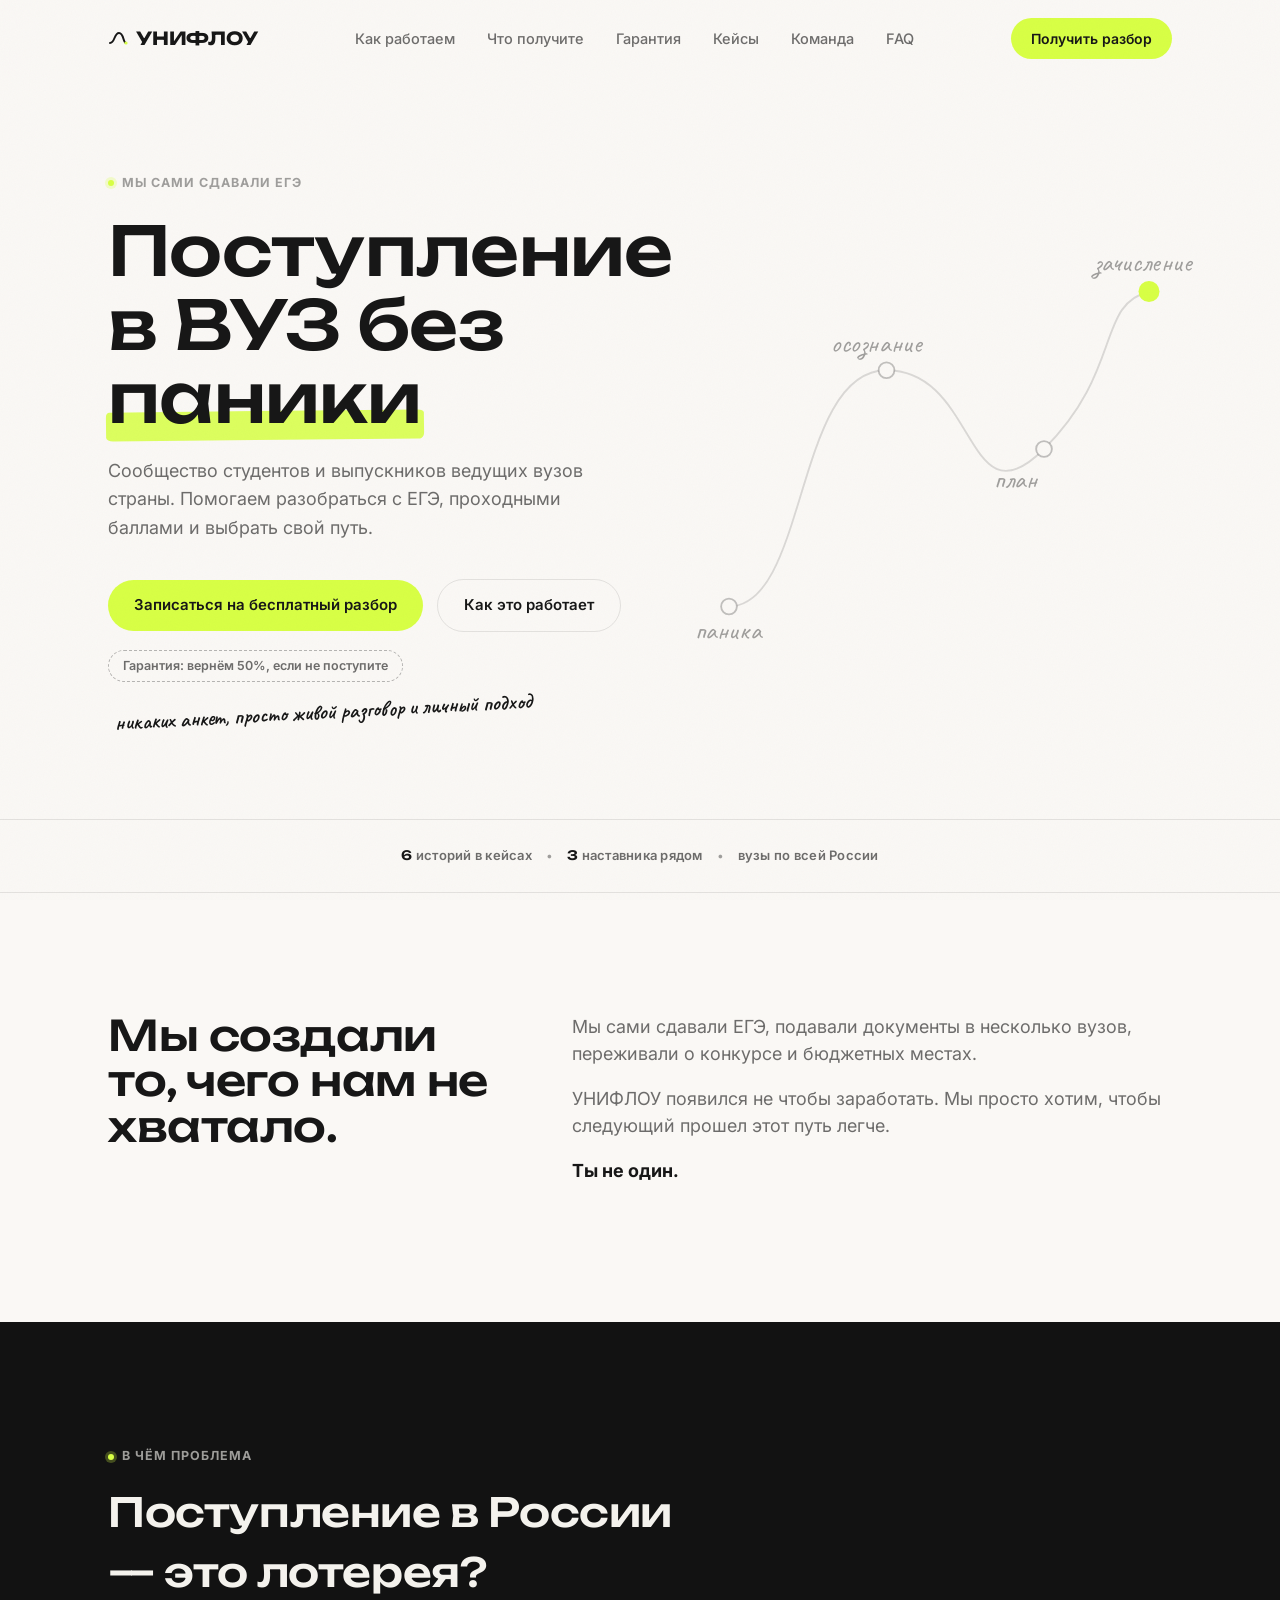
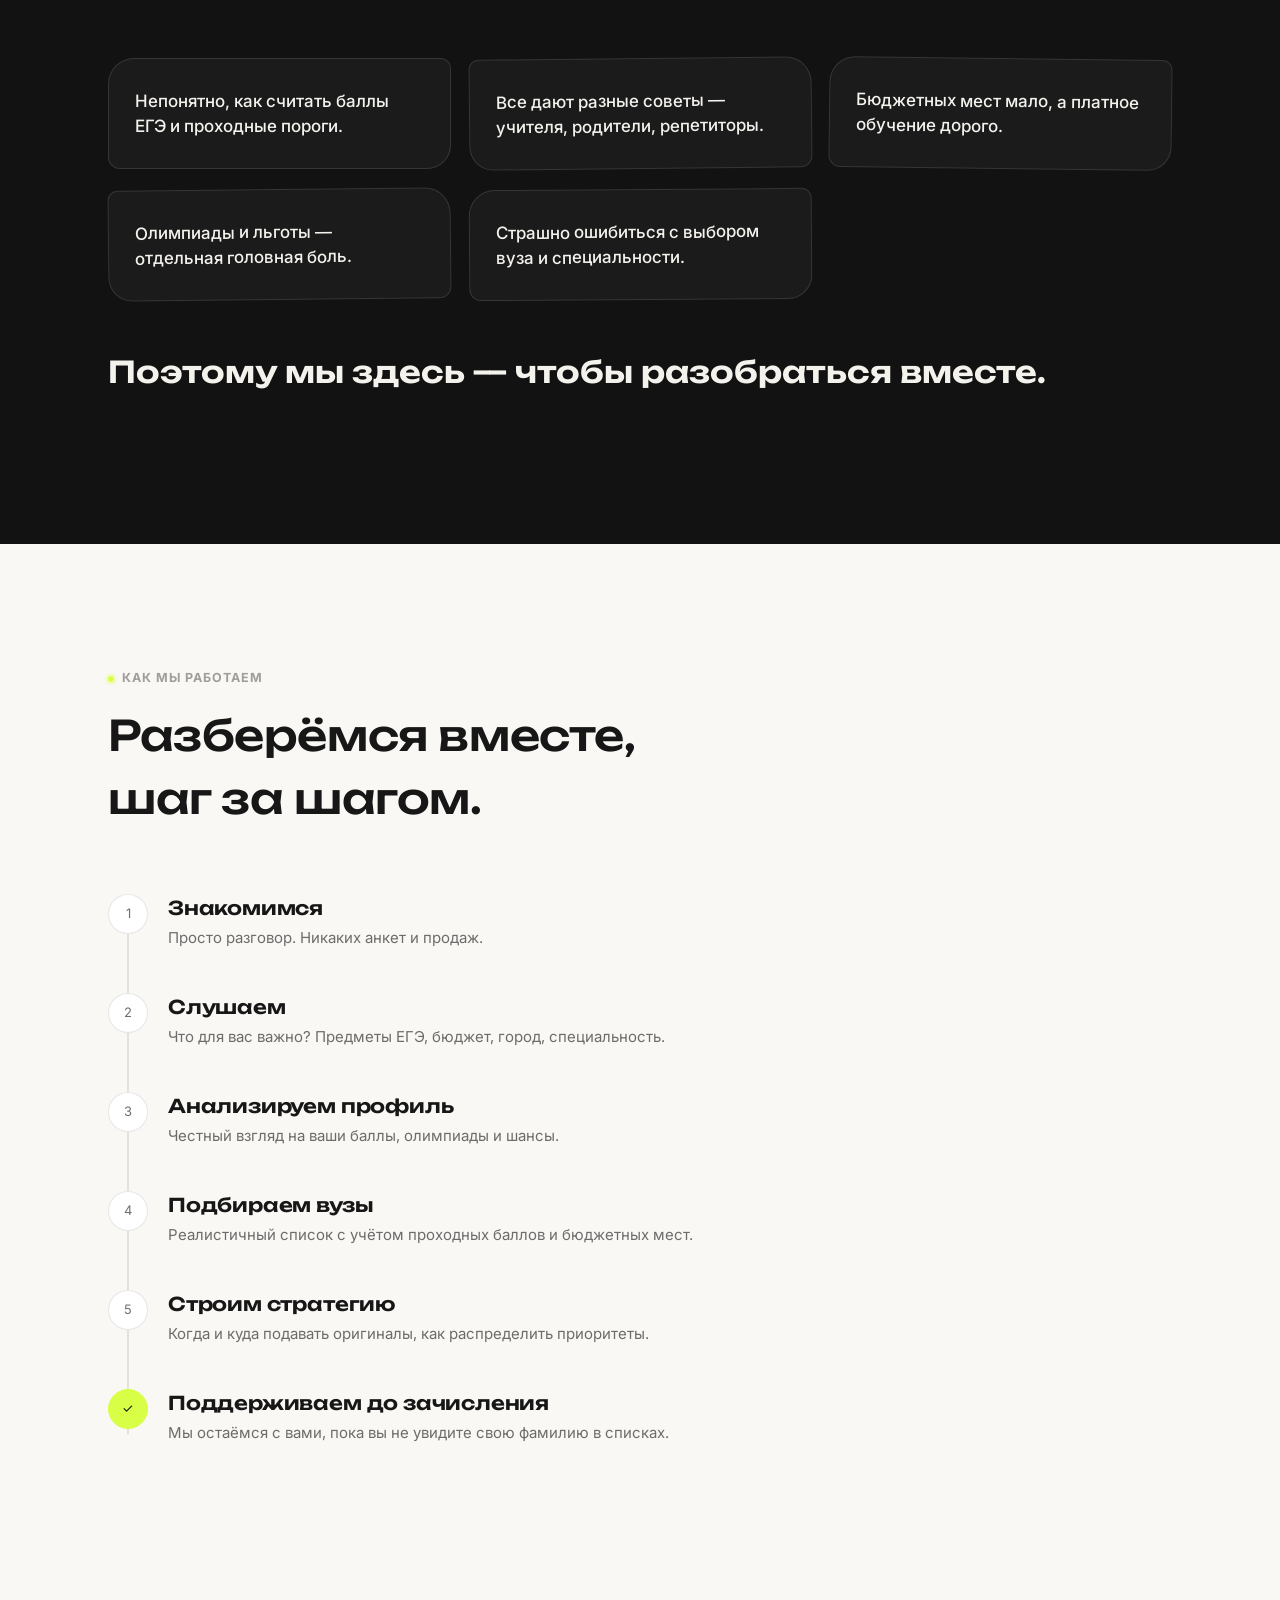
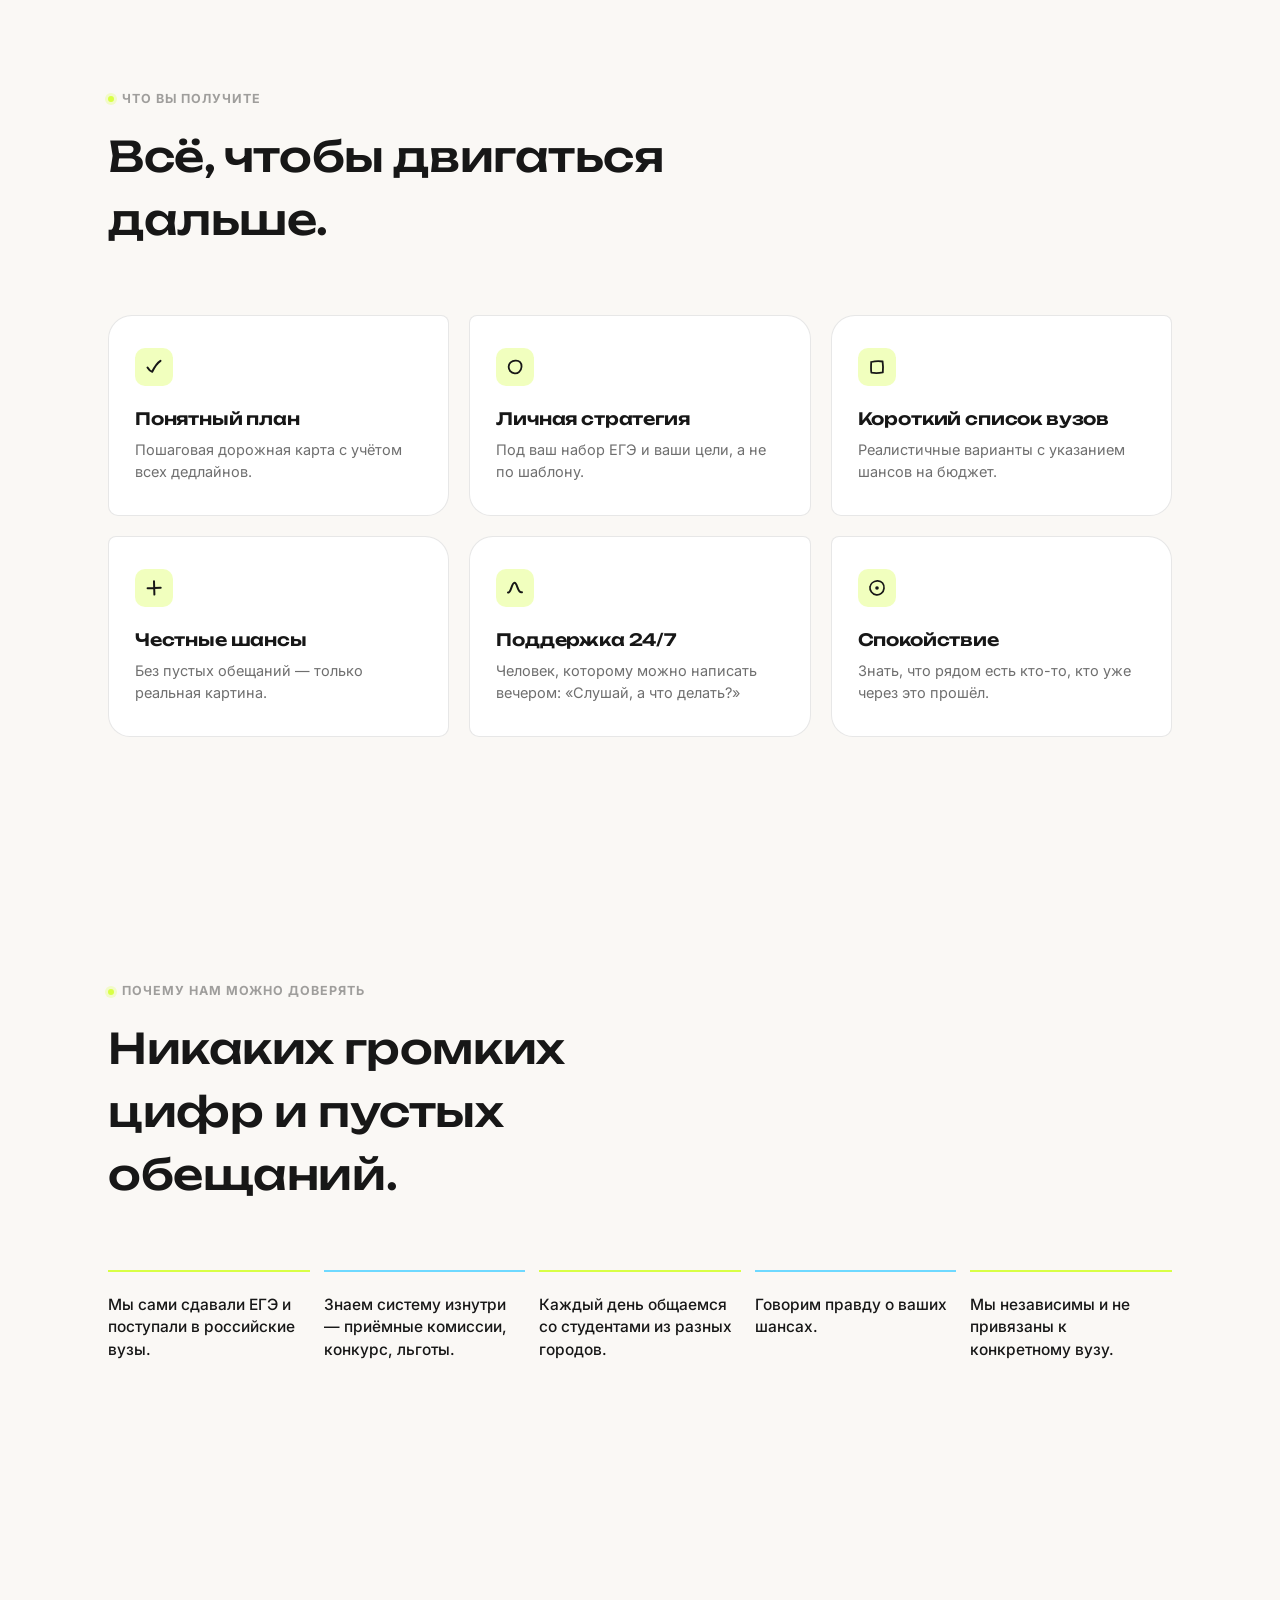
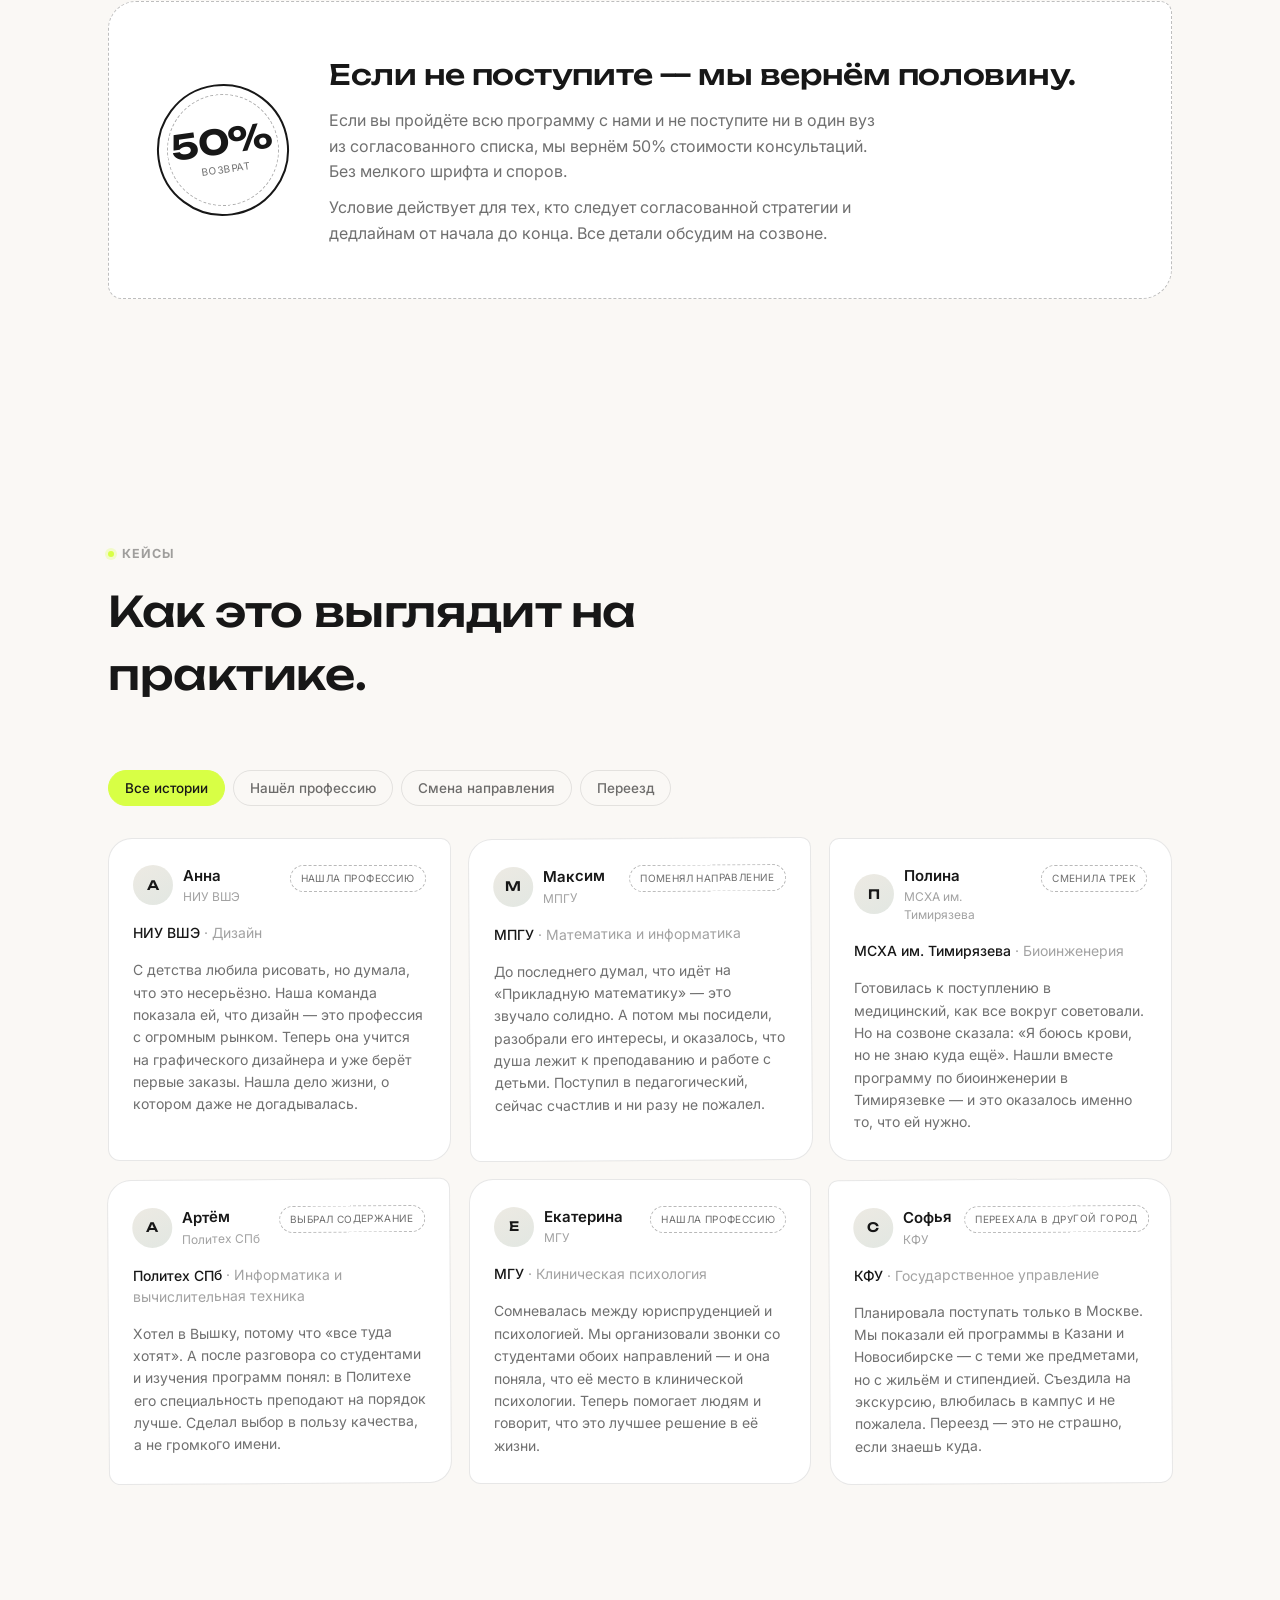
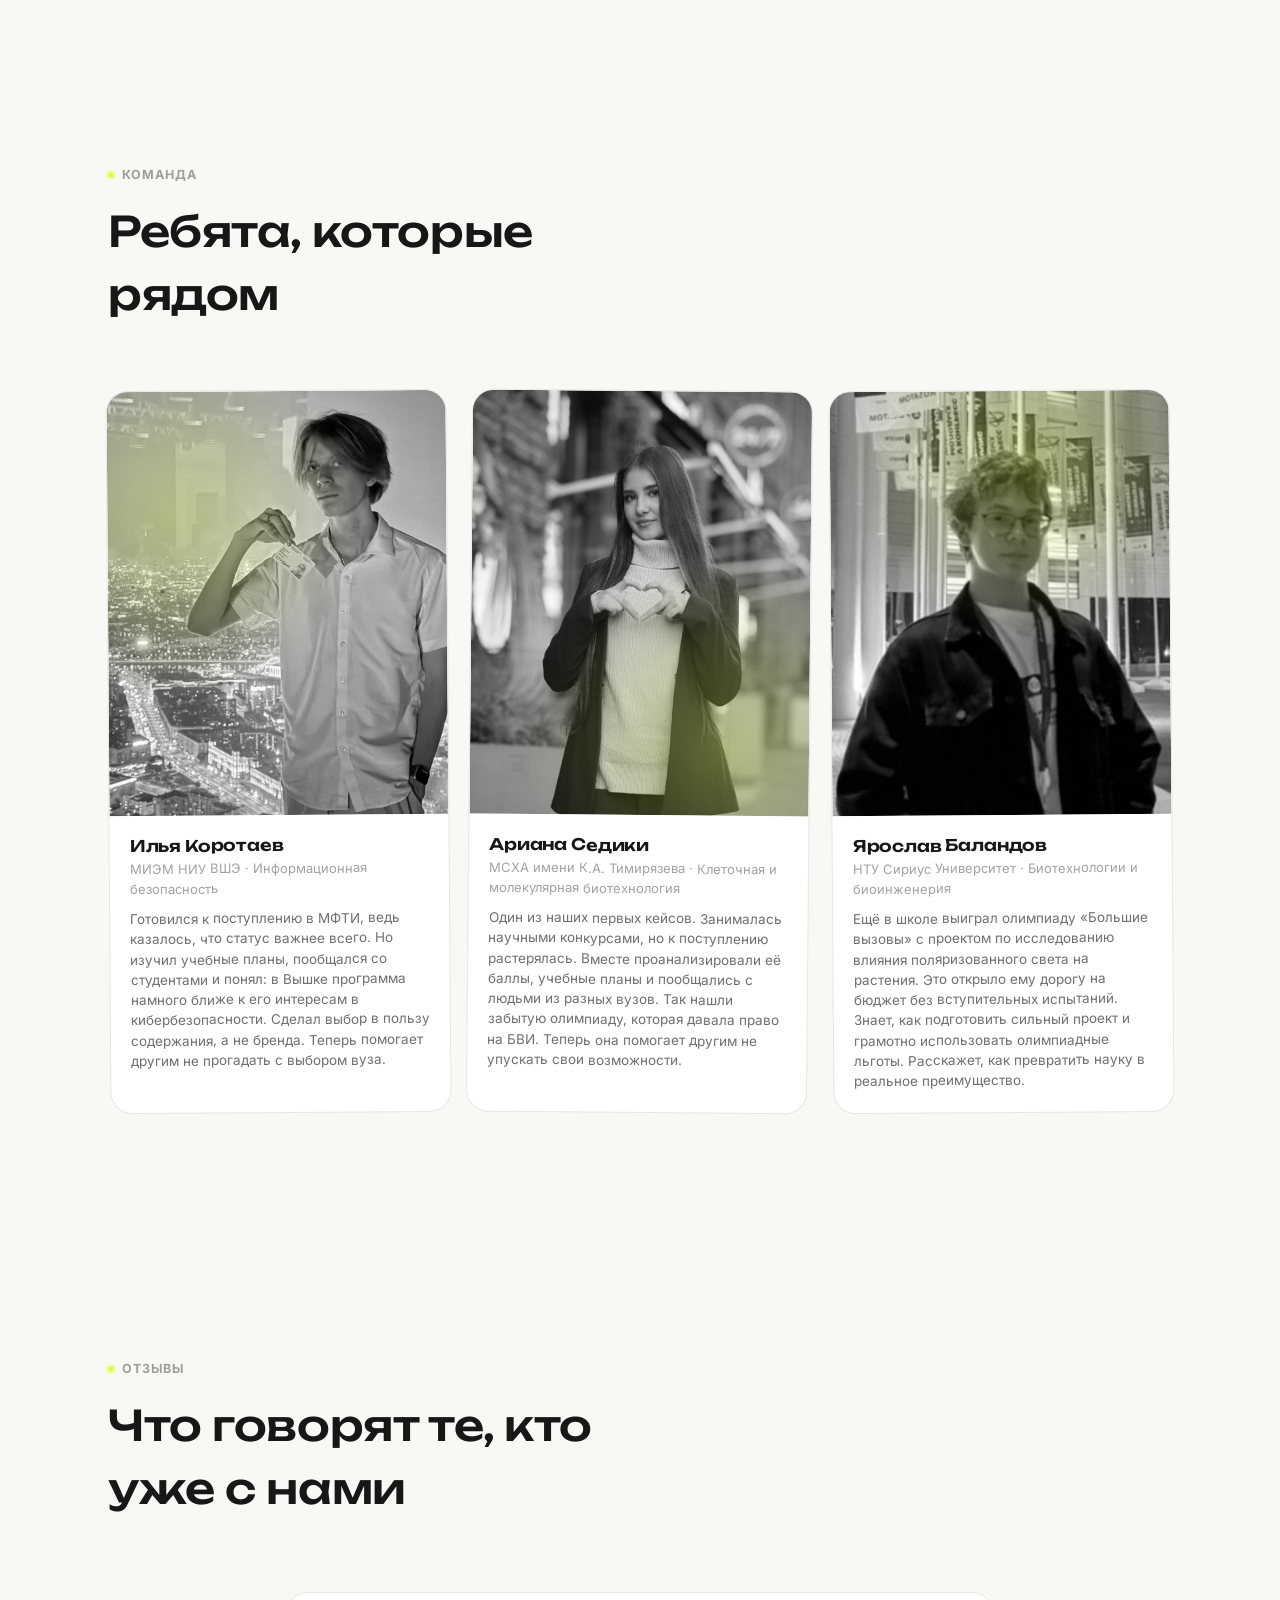
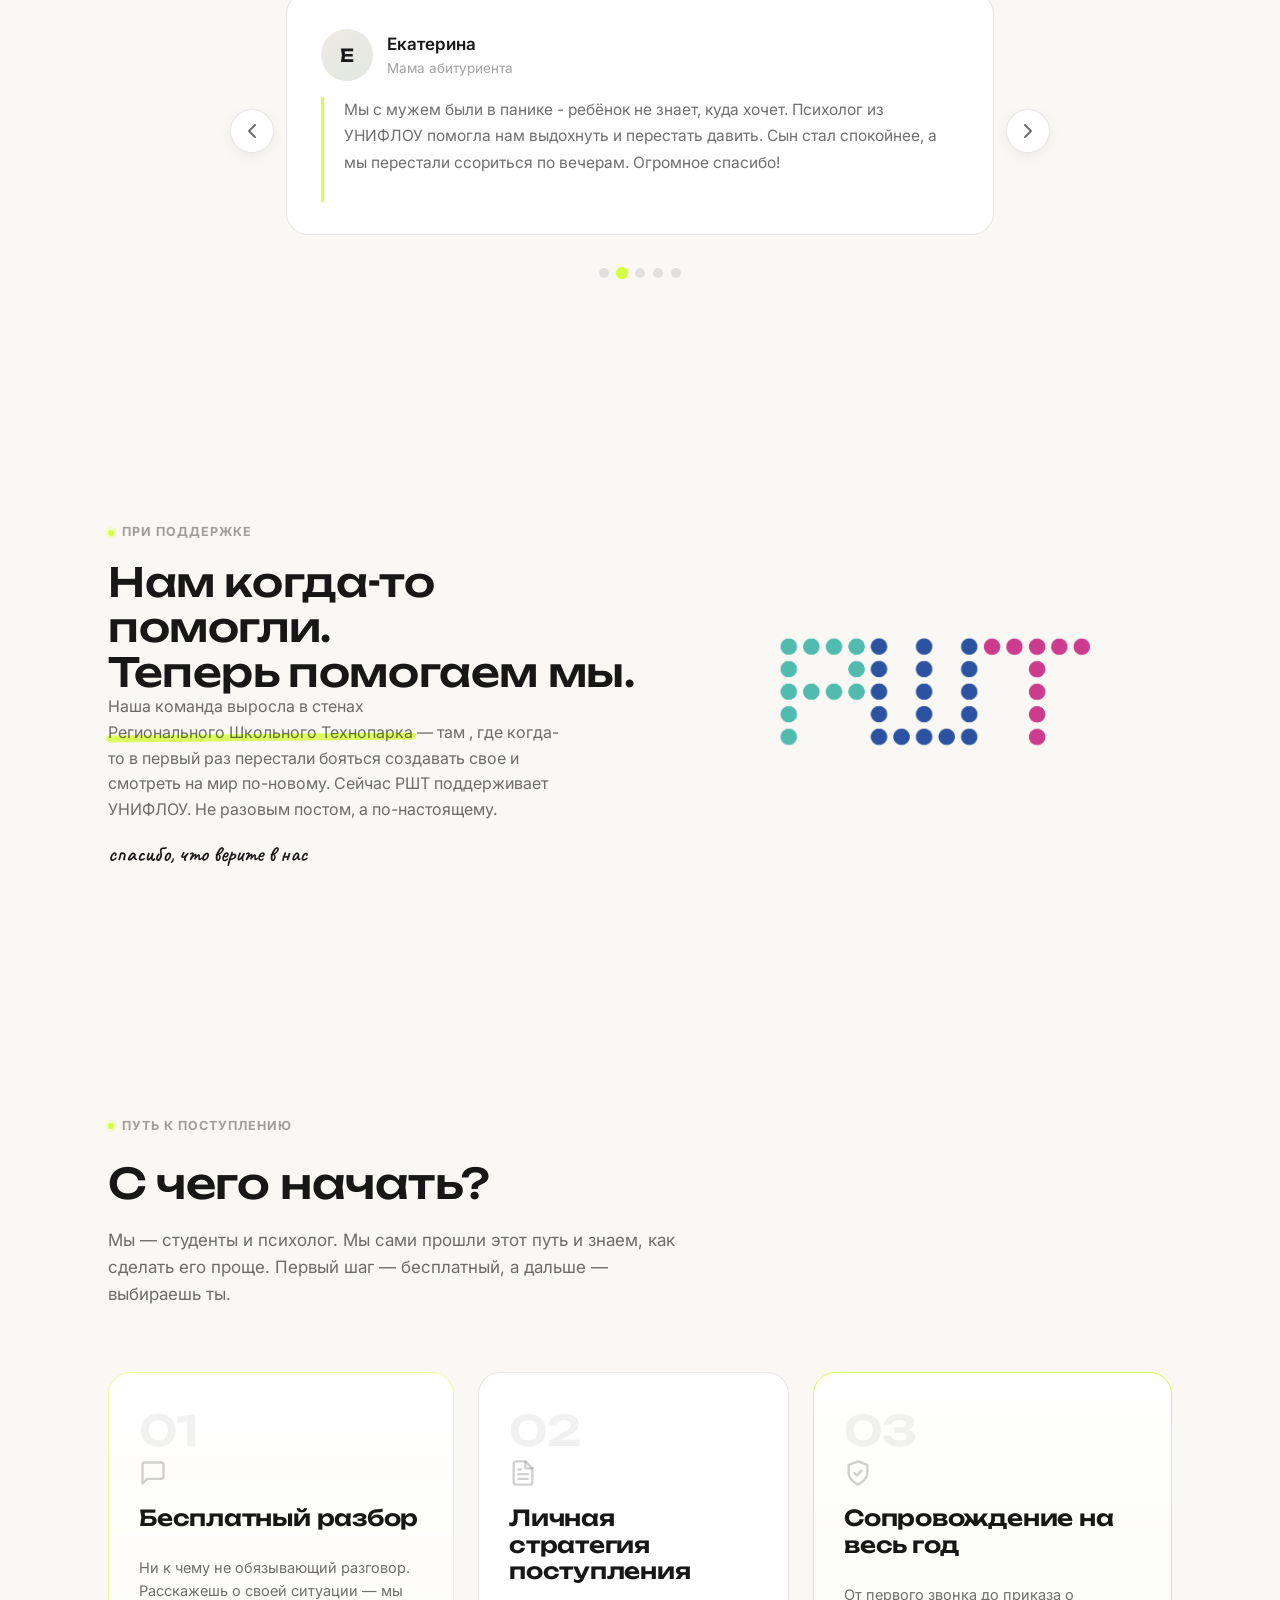
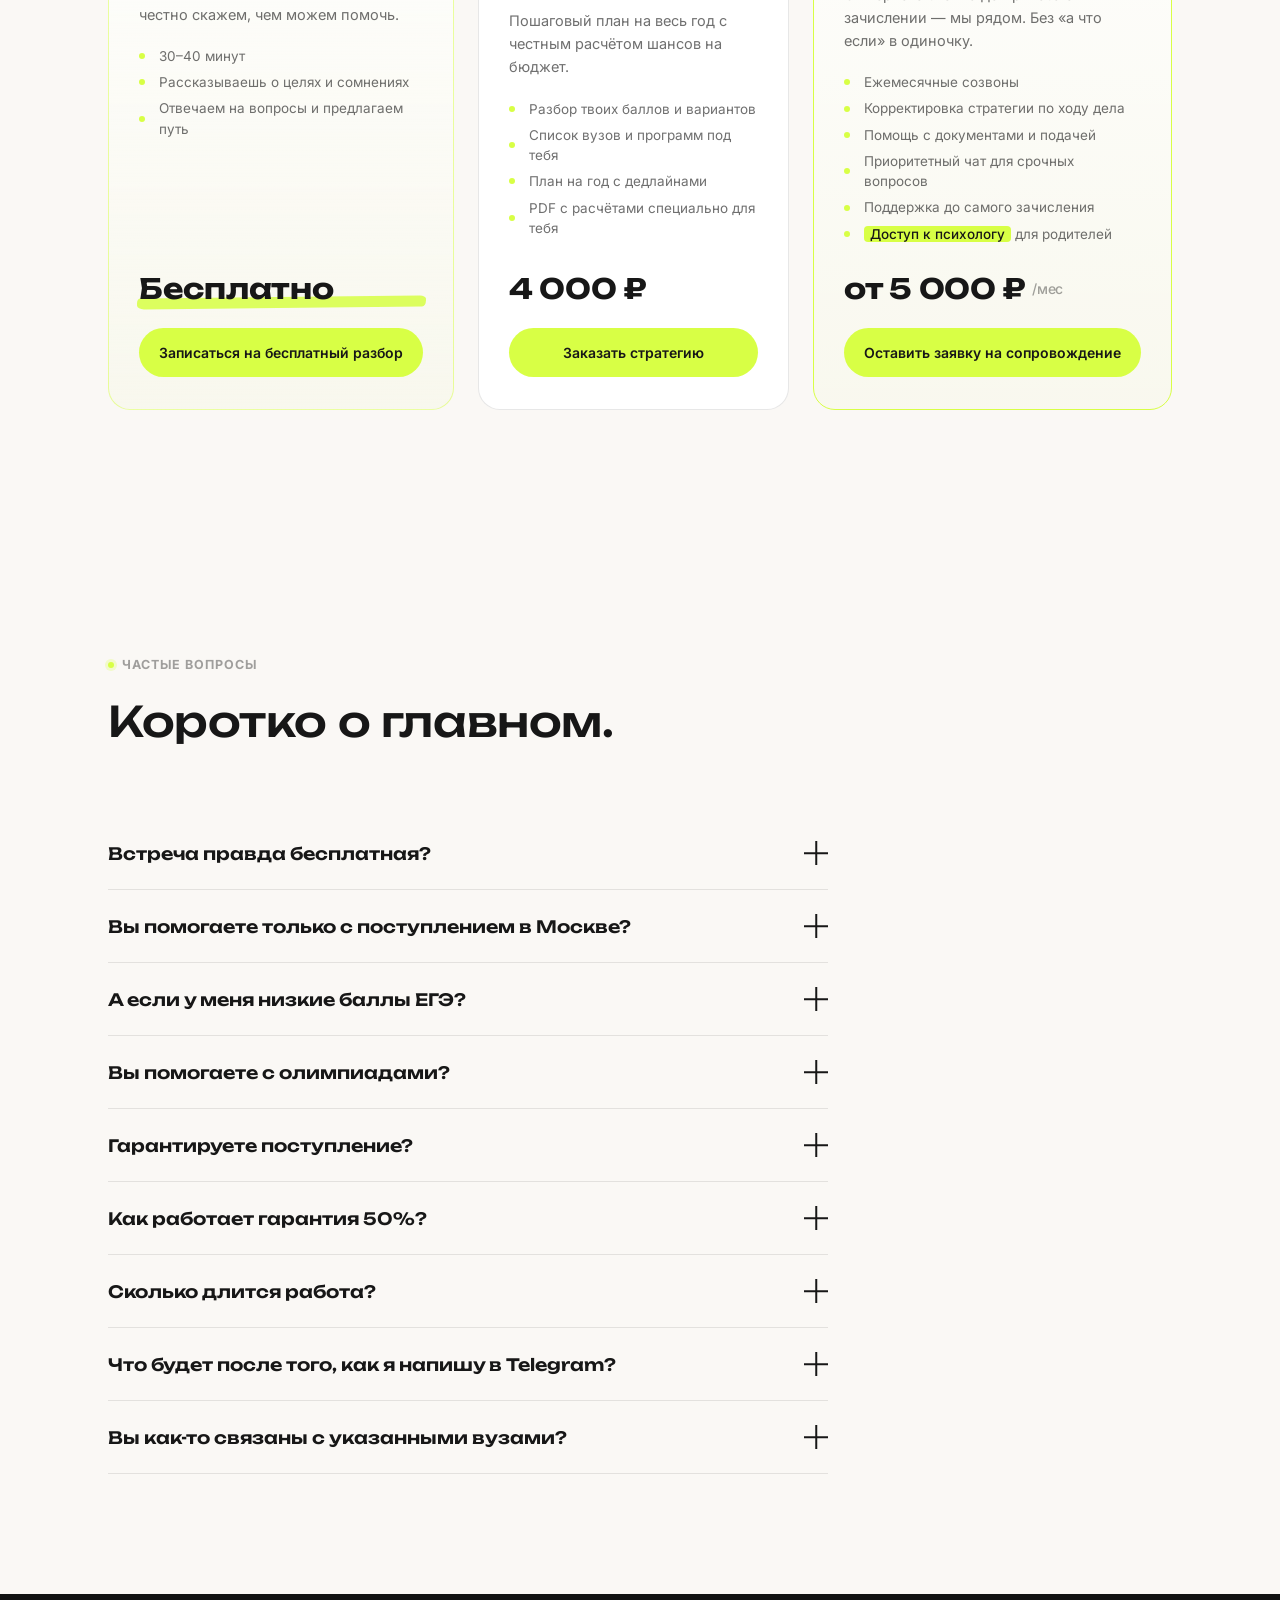
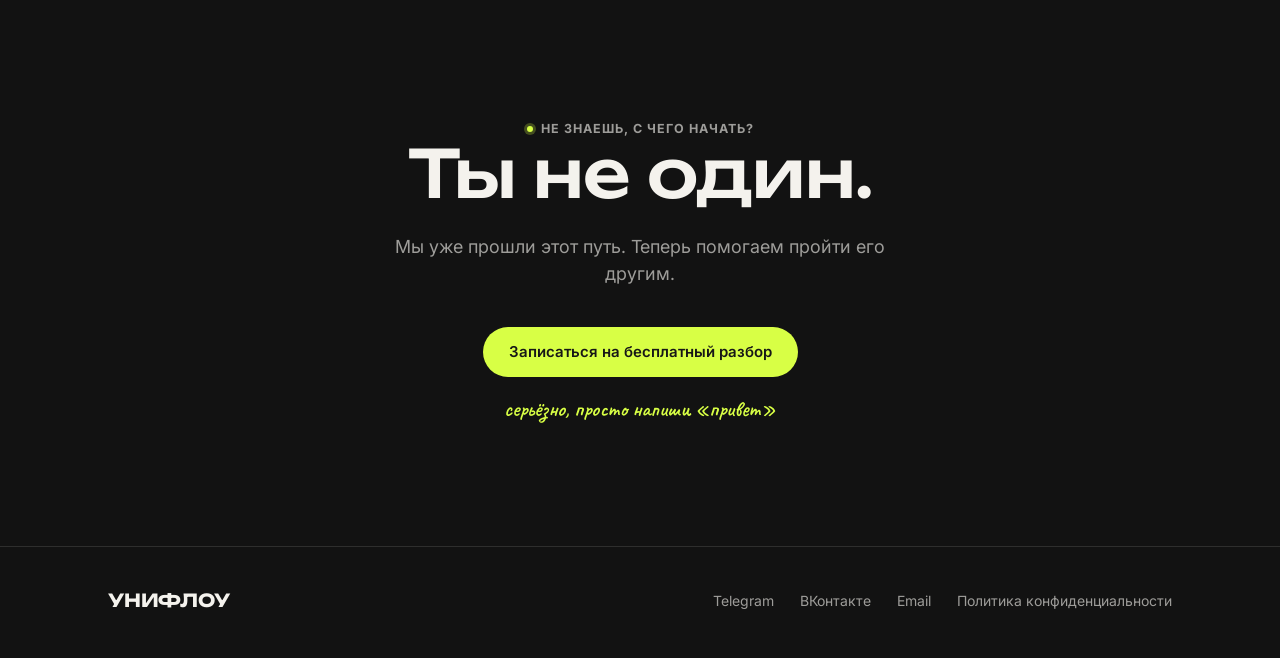
==== commit 7c7883e3: "favicon" ====
--- a/index.html
+++ b/index.html
@@ -9,7 +9,7 @@
       content="Сообщество студентов и выпускников российских вузов, помогаем разобраться с ЕГЭ, выбором вуза и поступлением. Ты не один."
     />
 
-    <meta property="og:title" content="УНИФЛОУ — Поступление в РФ без паники" />
+    <meta property="og:title" content="УНИФЛОУ - Поступление без паники" />
     <meta
       property="og:description"
       content="Сообщество студентов и выпускников российских вузов, помогаем разобраться с ЕГЭ, выбором вуза и поступлением. Ты не один."
@@ -18,6 +18,7 @@
 
     <link rel="preconnect" href="https://fonts.googleapis.com" />
     <link rel="preconnect" href="https://fonts.gstatic.com" crossorigin />
+    <link rel="icon" type="image/png" href="images/uf.png">
     <link
       href="https://fonts.googleapis.com/css2?family=Unbounded:wght@500;600;700&family=Inter:wght@400;500;600&family=Caveat:wght@600;700&display=swap"
       rel="stylesheet"
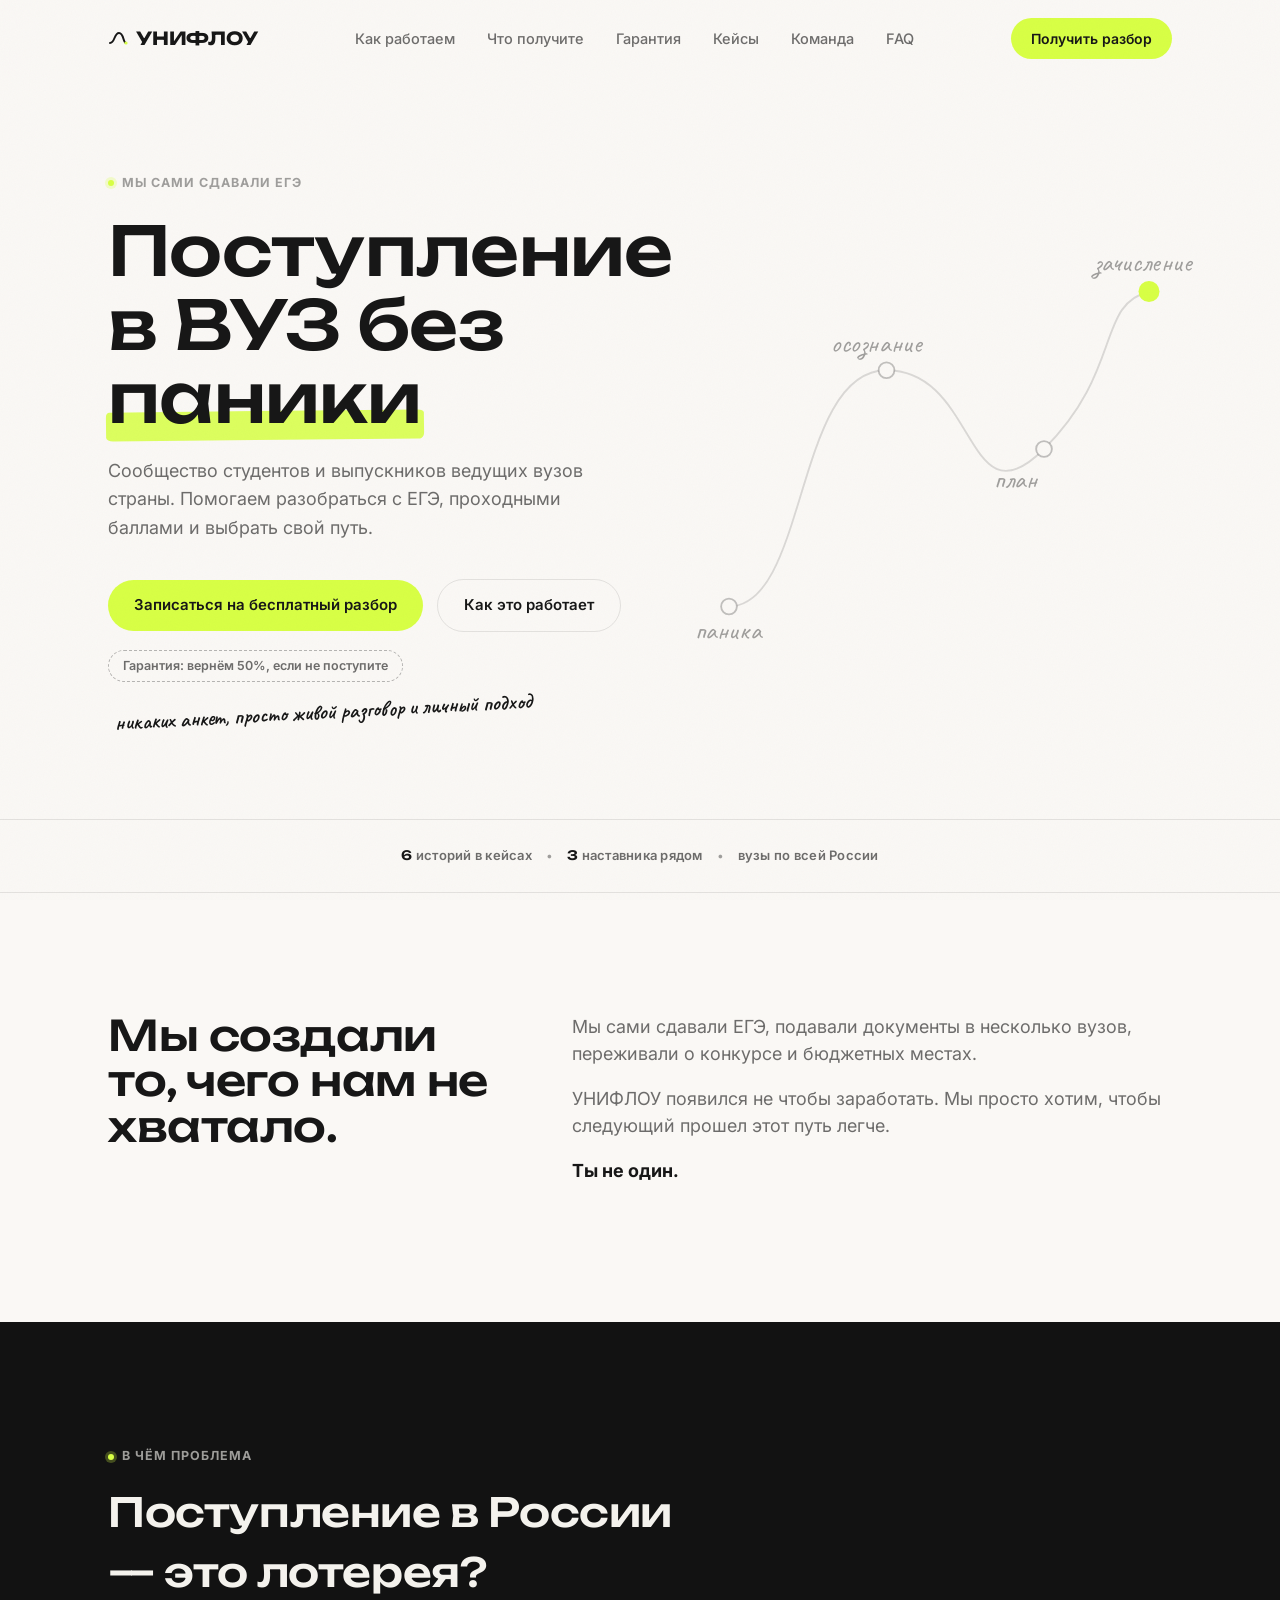
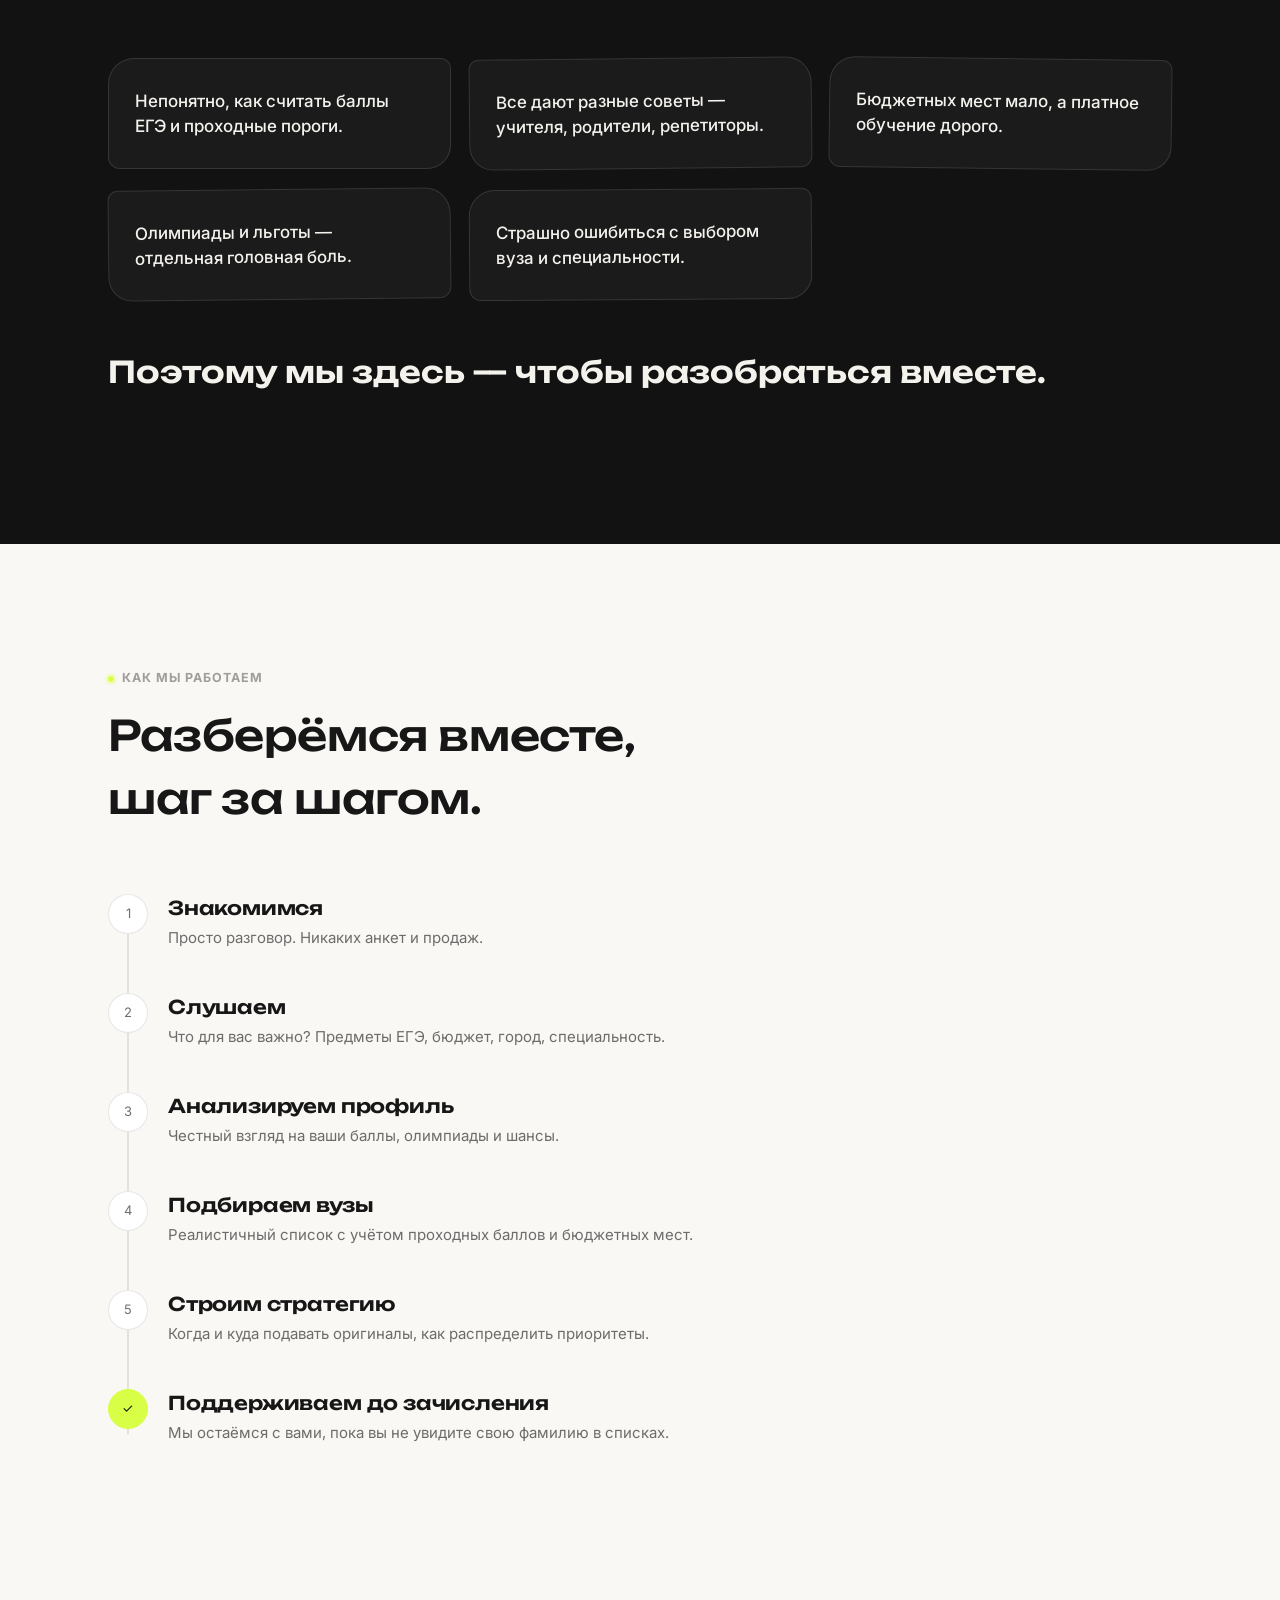
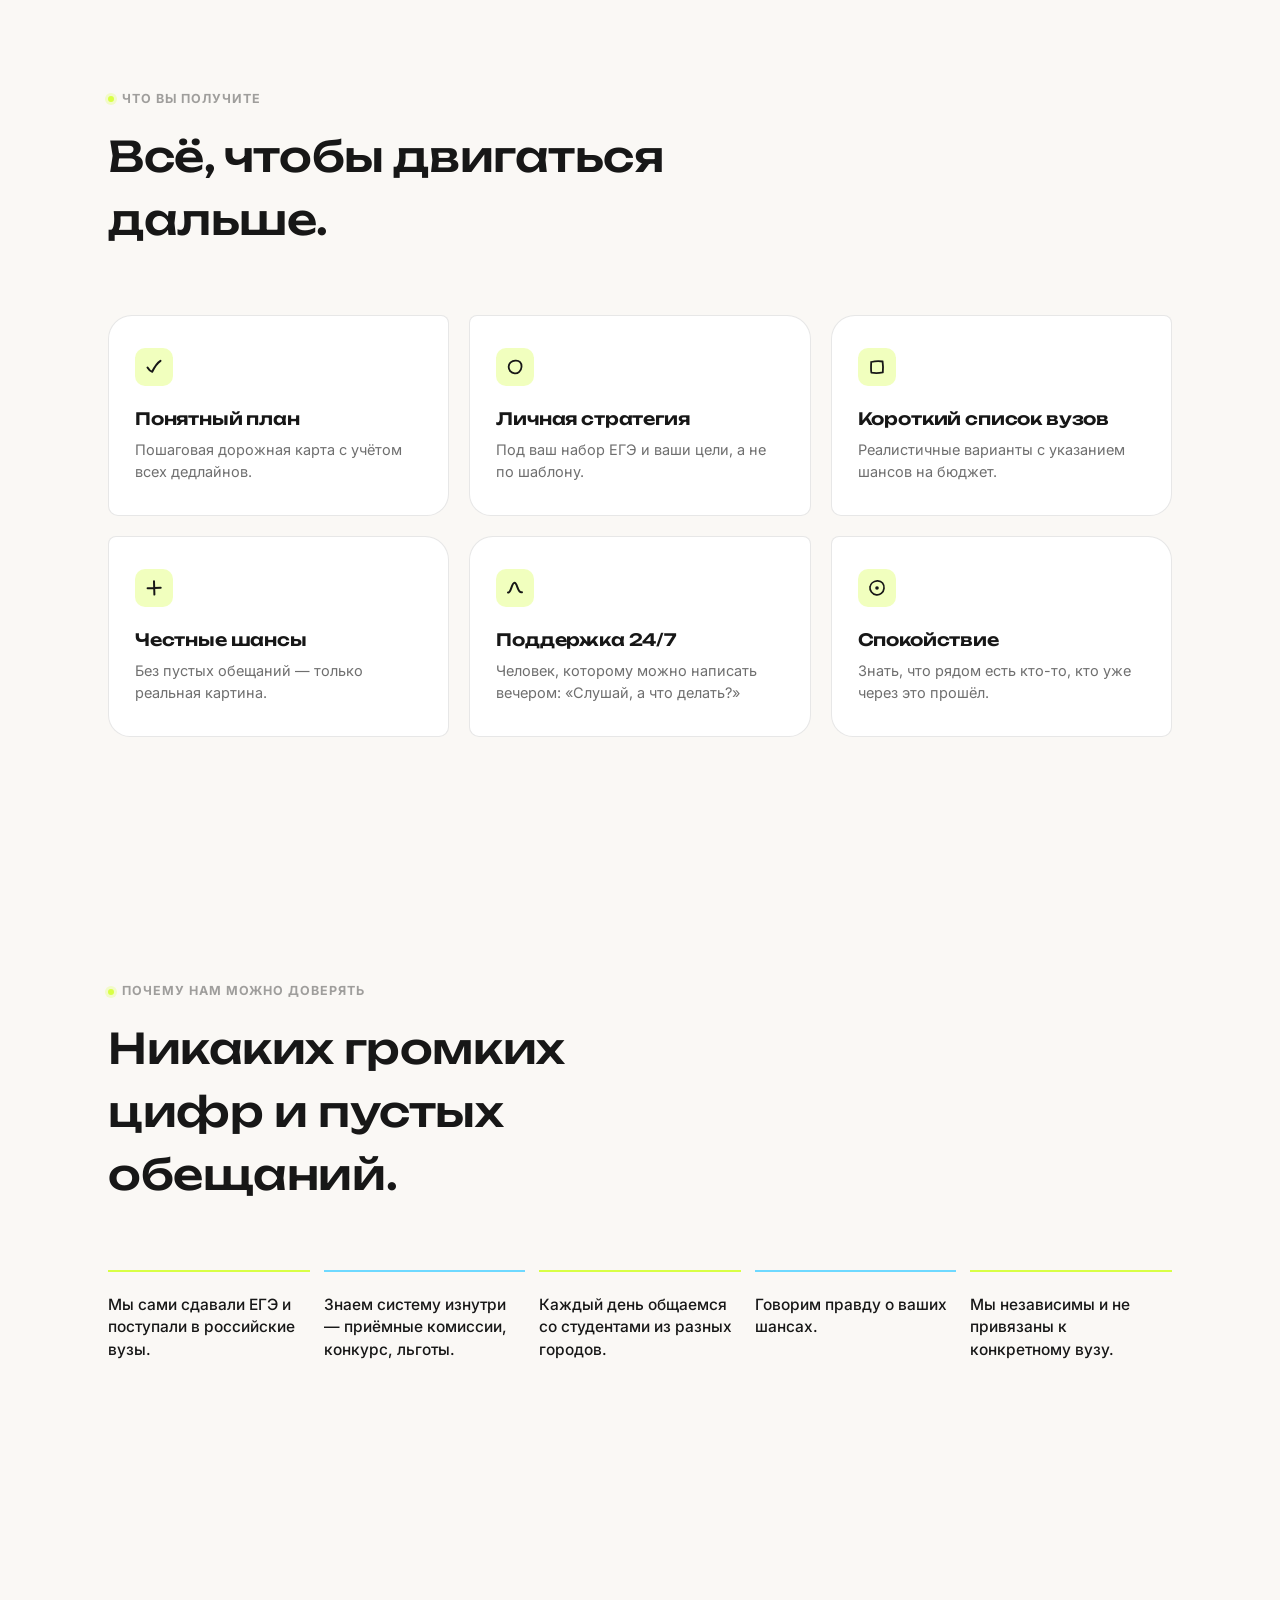
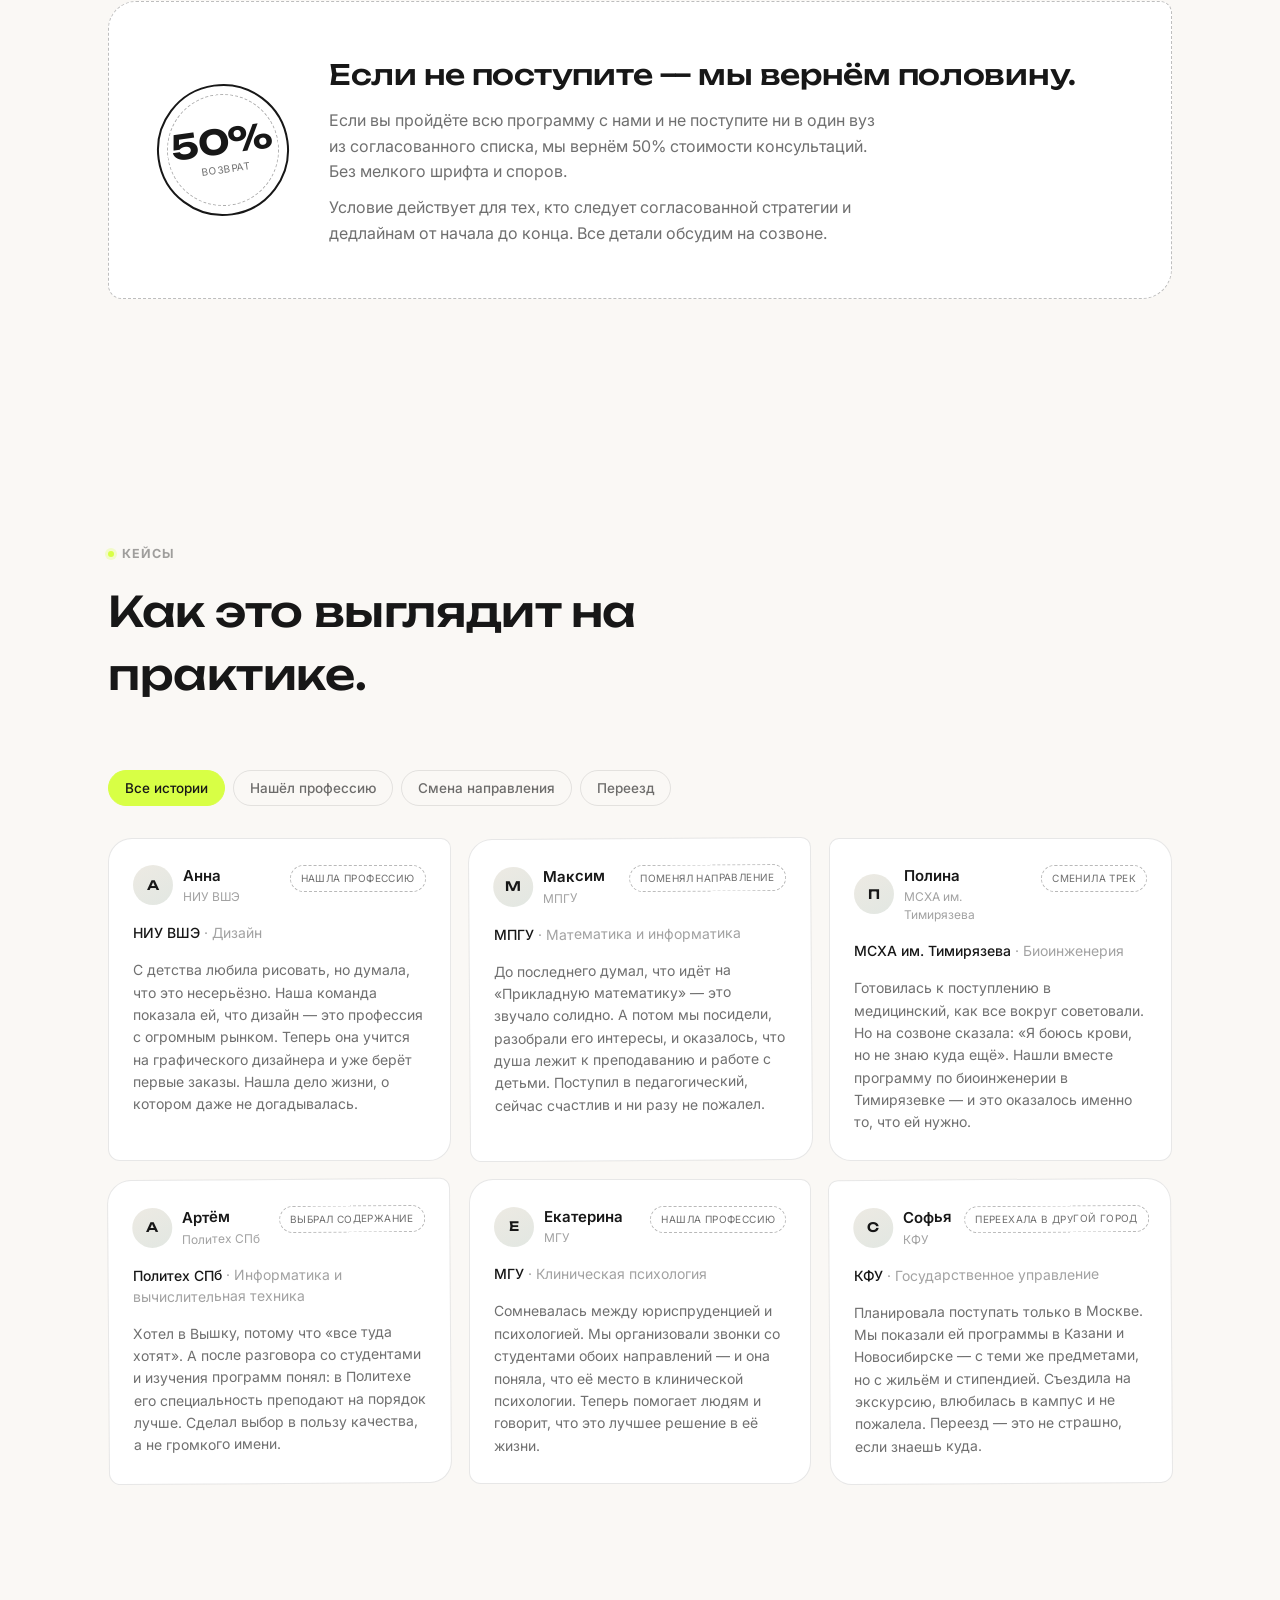
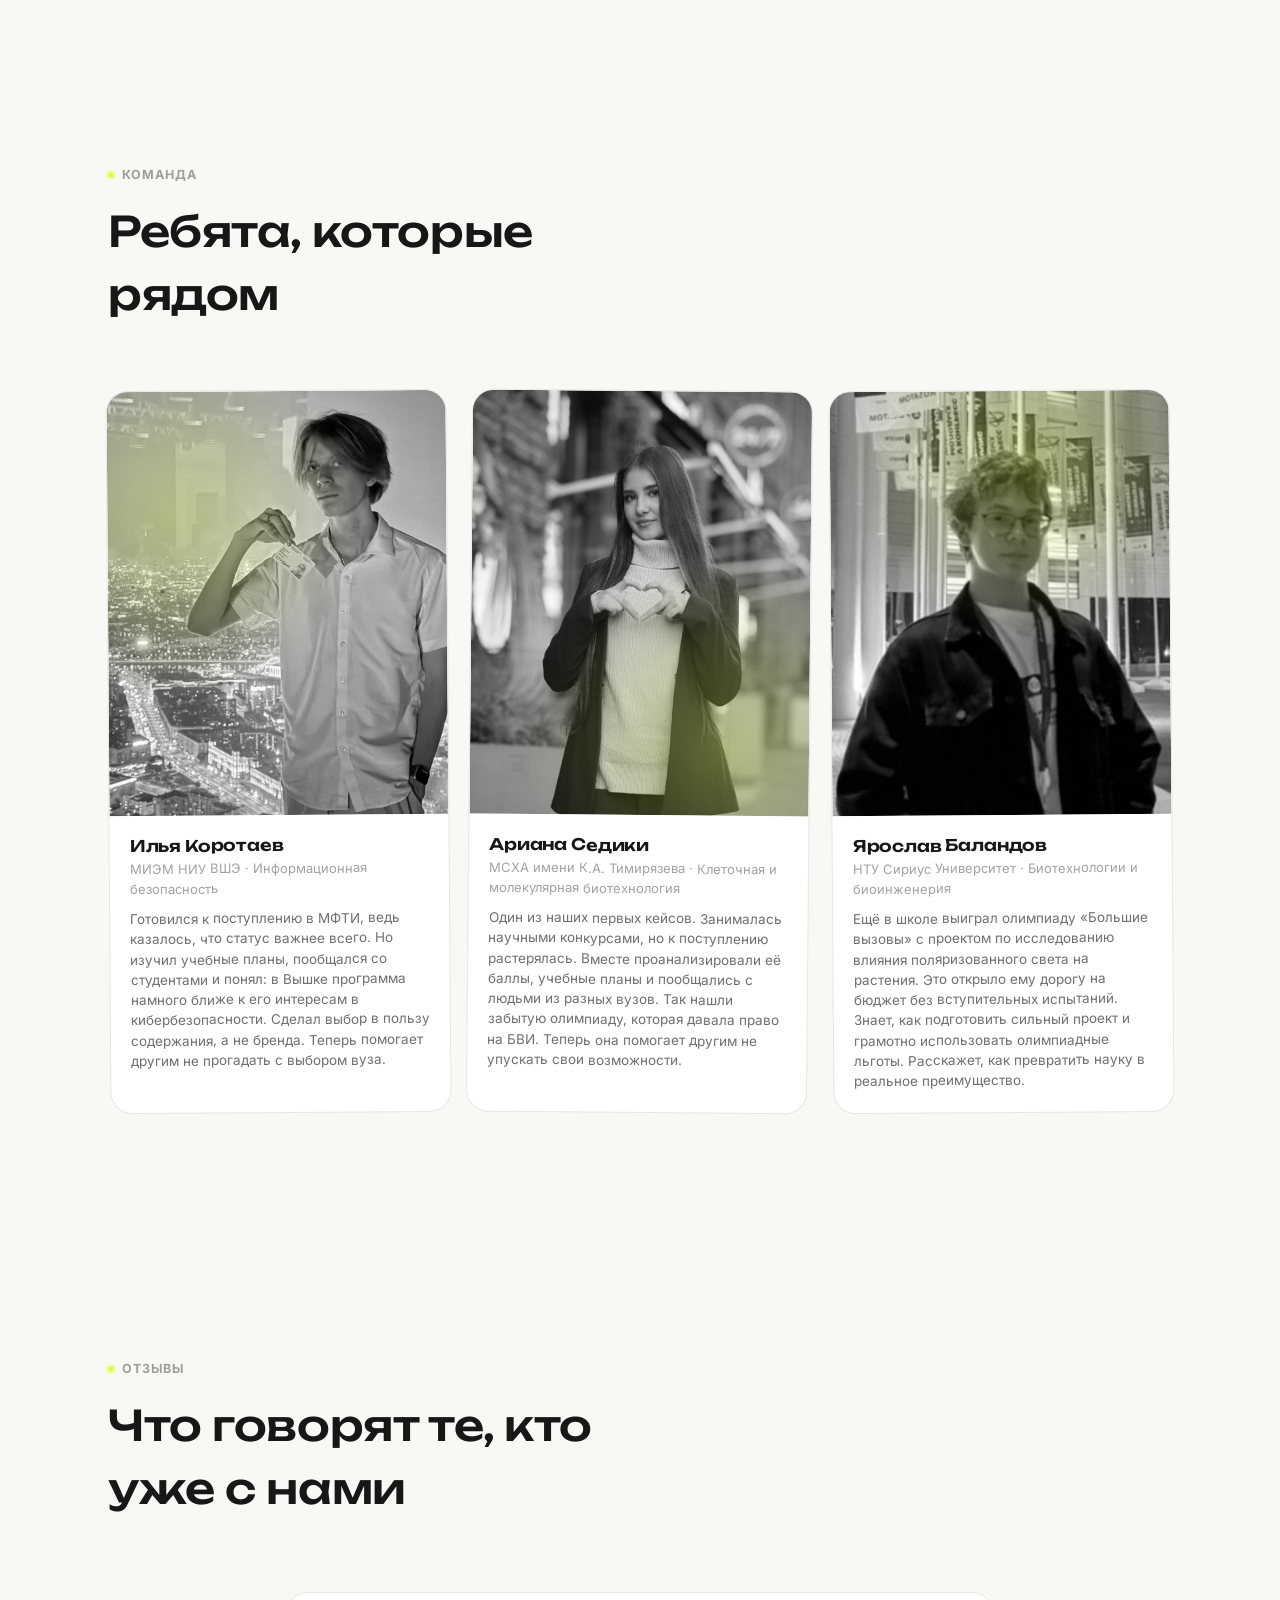
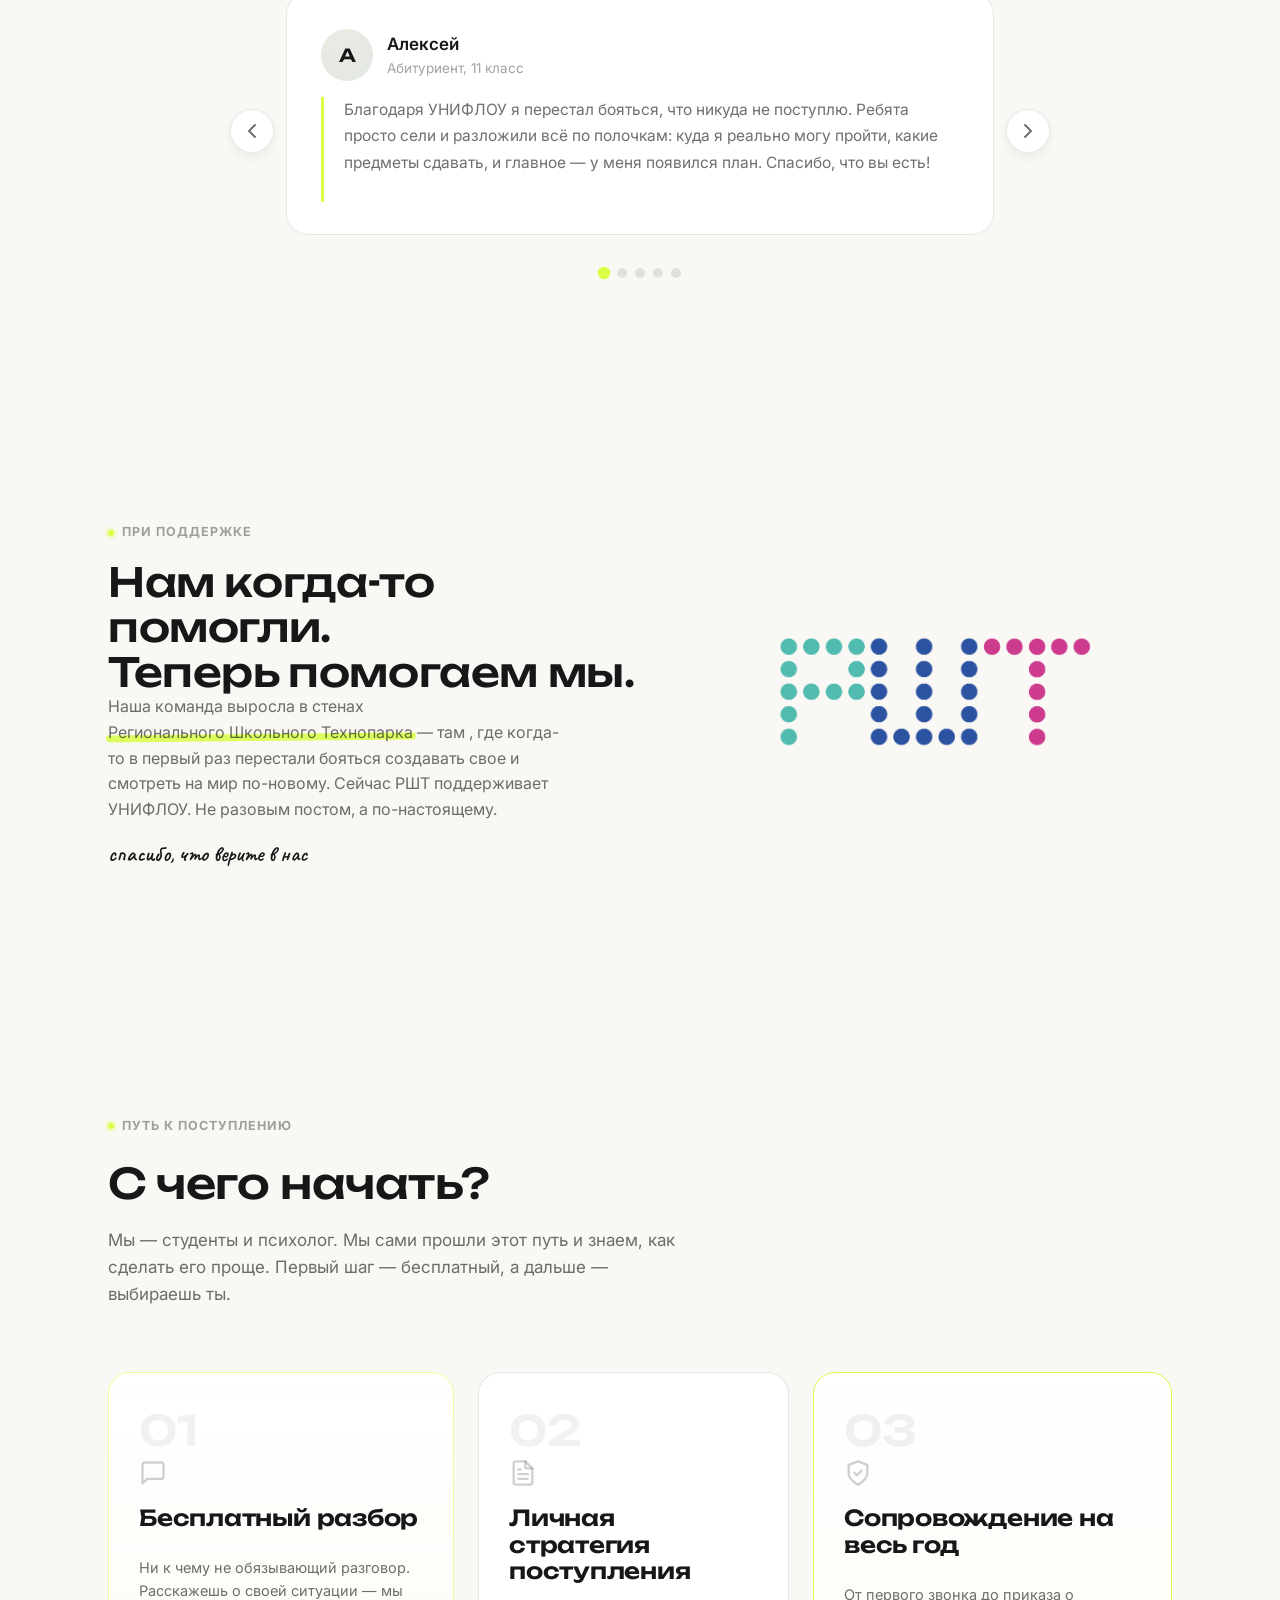
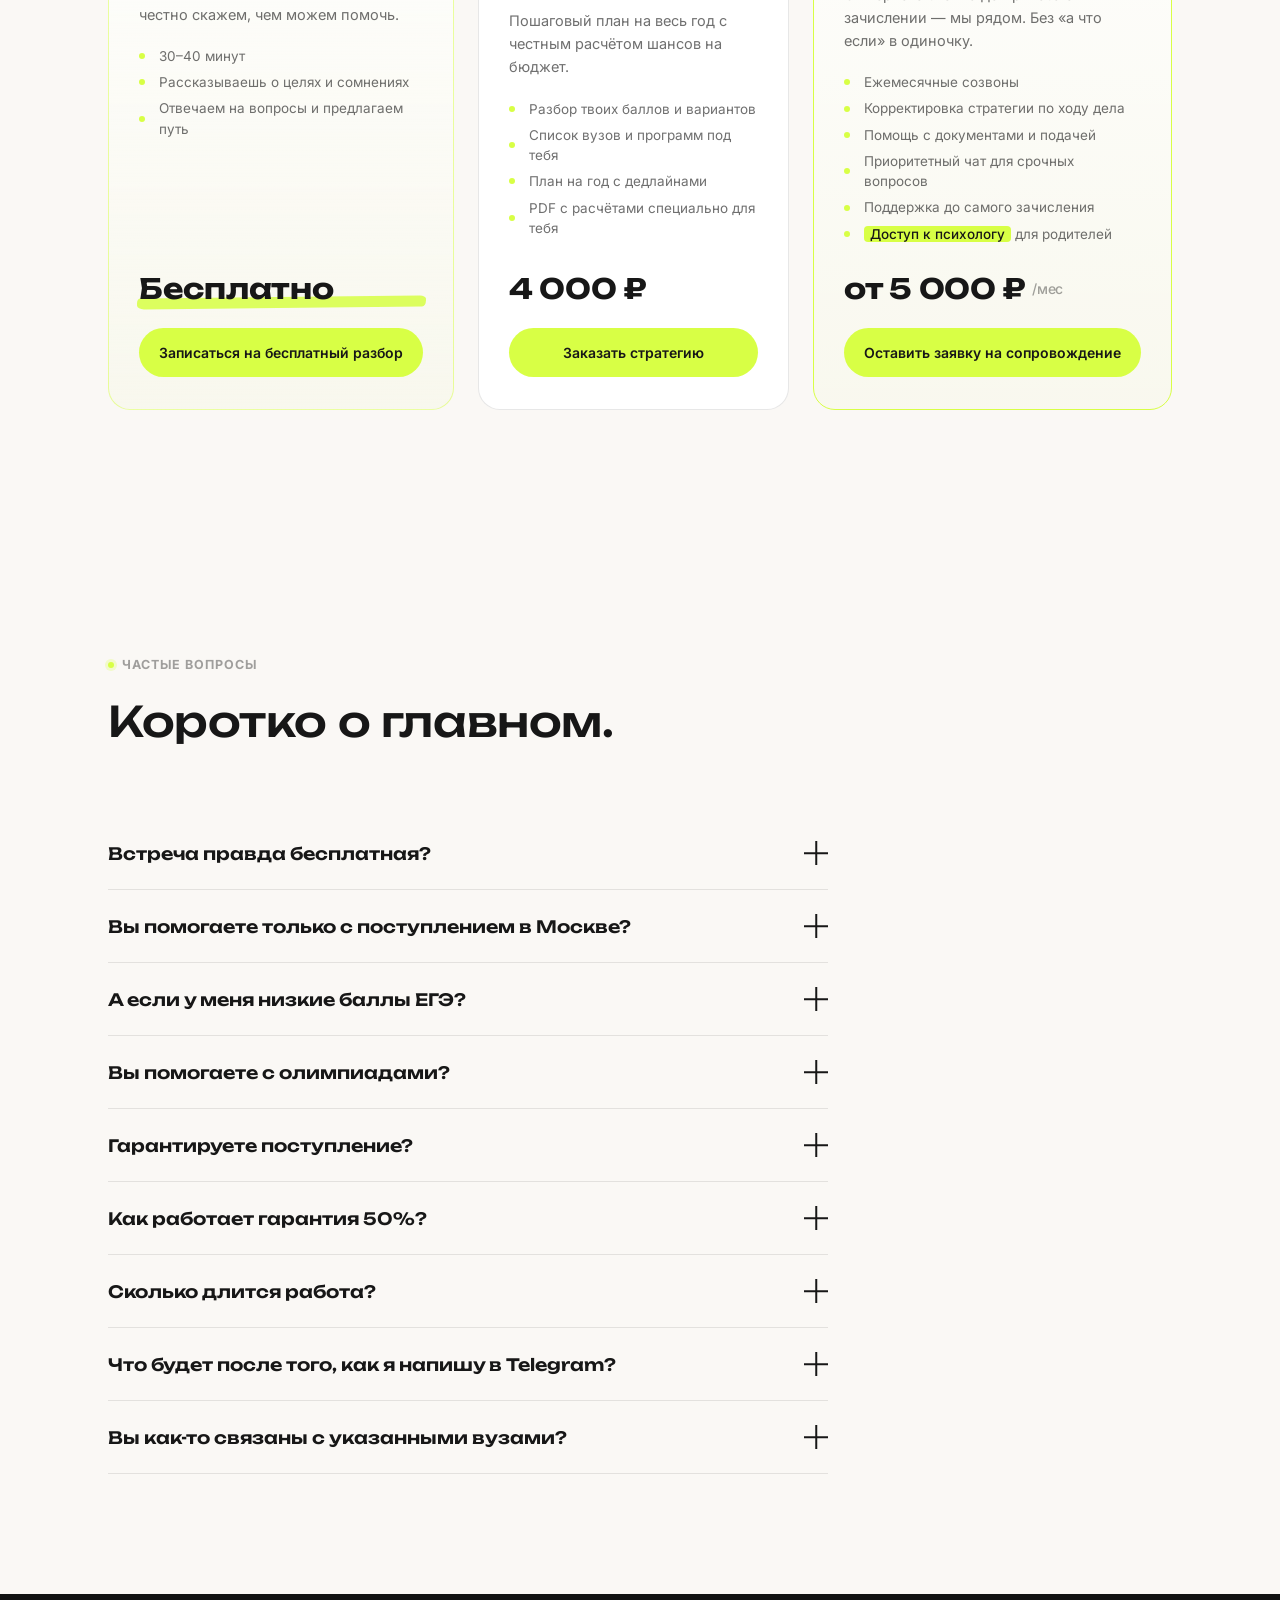
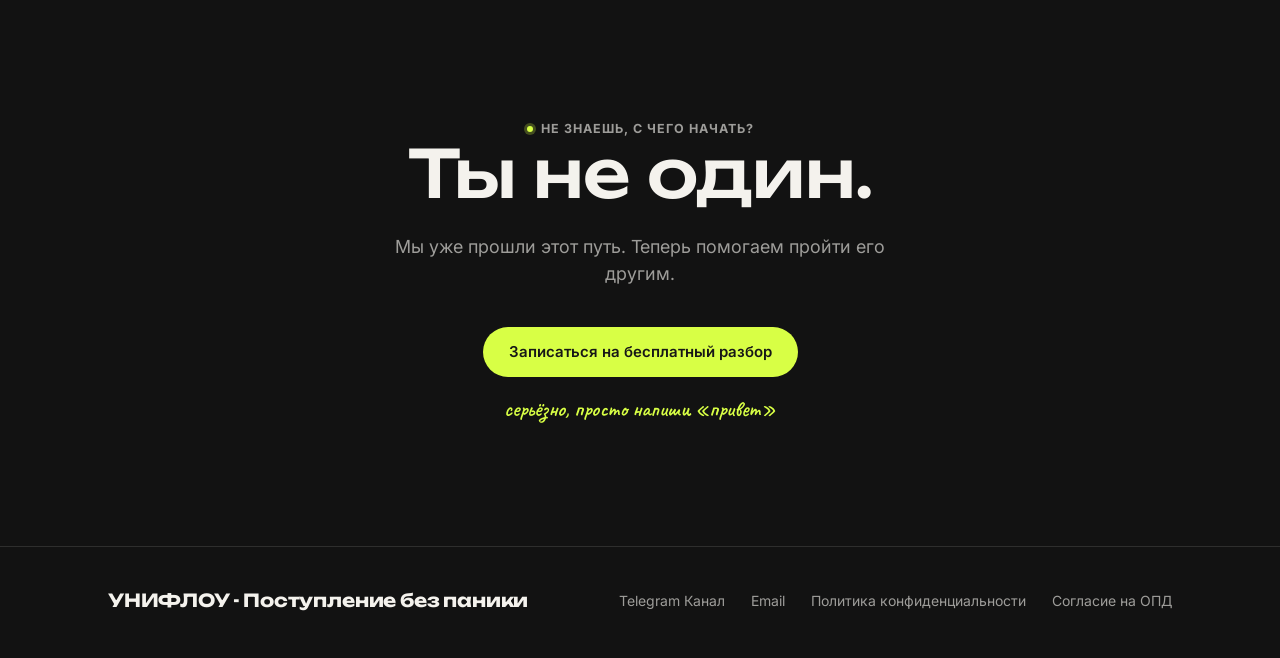
==== commit 5476f91c: "docs" ====
--- a/index.html
+++ b/index.html
@@ -2,8 +2,8 @@
 <html lang="ru">
   <head>
     <meta charset="UTF-8" />
-    <meta name="viewport" content="width=device-width, initial-scale=1.0" />
-    <title>УНИФЛОУ — Поступление в РФ без паники</title>
+    <meta name="viewport" content="width=device-width, initial-scale=1.0 maximum-scale=1.0" />
+    <title>УНИФЛОУ - Поступление без паники</title>
     <meta
       name="description"
       content="Сообщество студентов и выпускников российских вузов, помогаем разобраться с ЕГЭ, выбором вуза и поступлением. Ты не один."
@@ -812,12 +812,12 @@
 
     <footer>
       <div class="wrap footer-row">
-        <a href="#top" class="logo">УНИФЛОУ</a>
+        <a href="#top" class="logo">УНИФЛОУ - Поступление без паники</a>
         <div class="footer-links">
-          <a href="https://t.me/uniflou" target="_blank" rel="noopener">Telegram</a>
-          <a href="#" target="_blank" rel="noopener">ВКонтакте</a>
-          <a href="mailto:hello@uniflow.example">Email</a>
-          <a href="#">Политика конфиденциальности</a>
+          <a href="https://t.me/uniflou" target="_blank" rel="noopener">Telegram Канал</a>
+          <a href="mailto:korotaevILV@yandex.ru">Email</a>
+          <a href="docs/privacy.pdf">Политика конфиденциальности</a>
+          <a href="docs/agreement.pdf">Согласие на ОПД</a>
         </div>
       </div>
     </footer>
